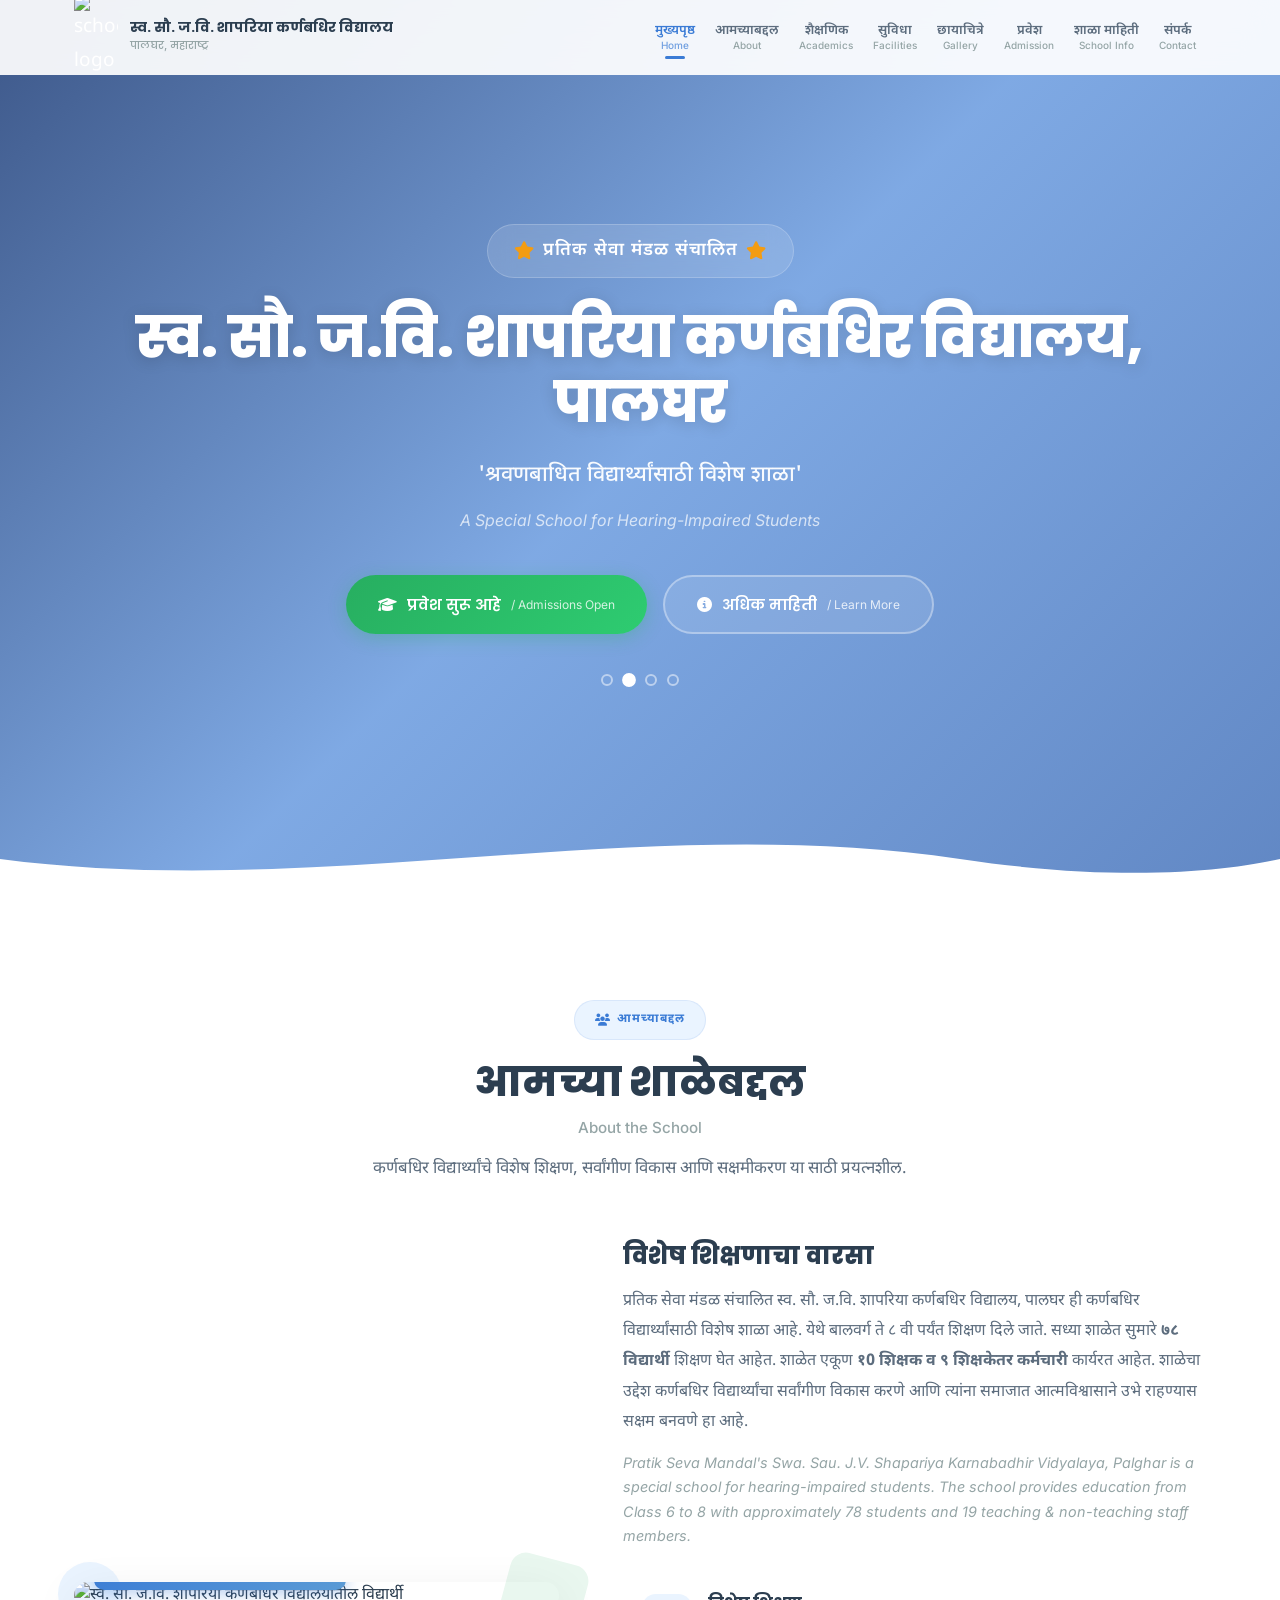
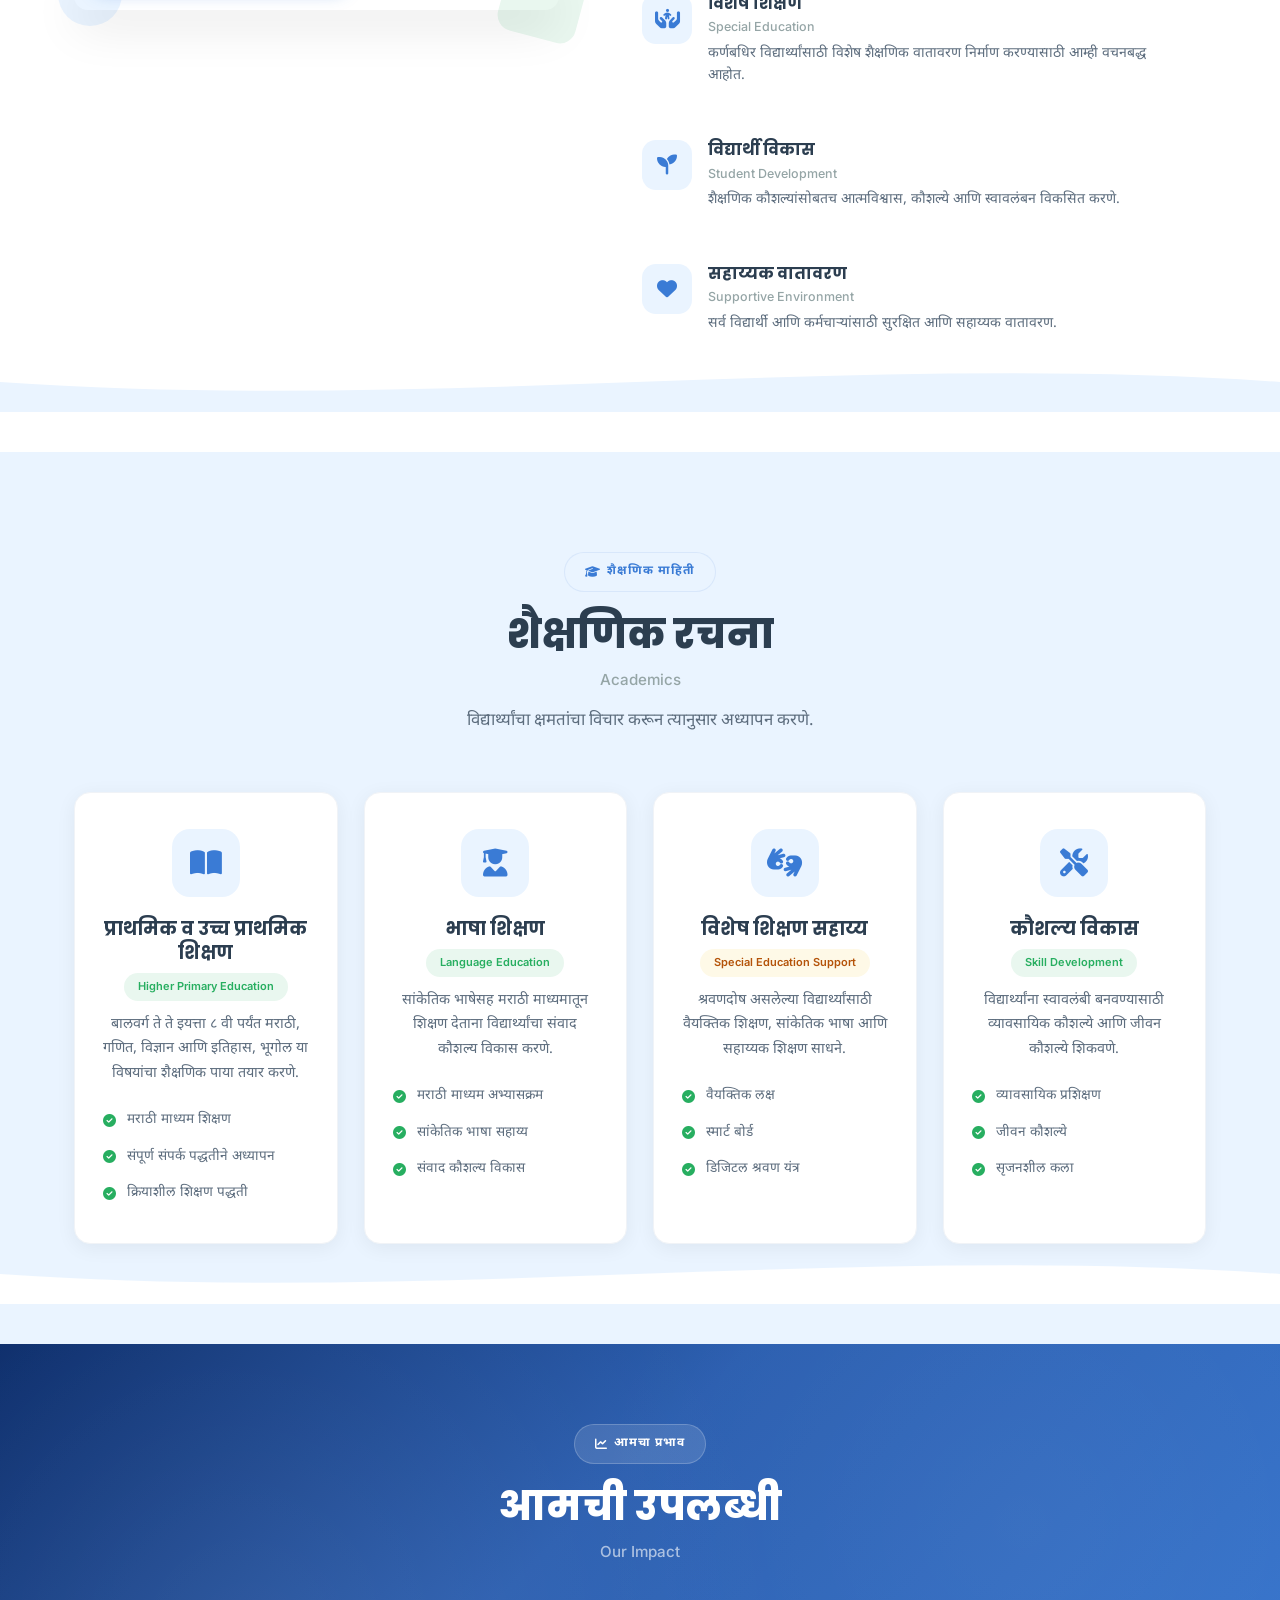
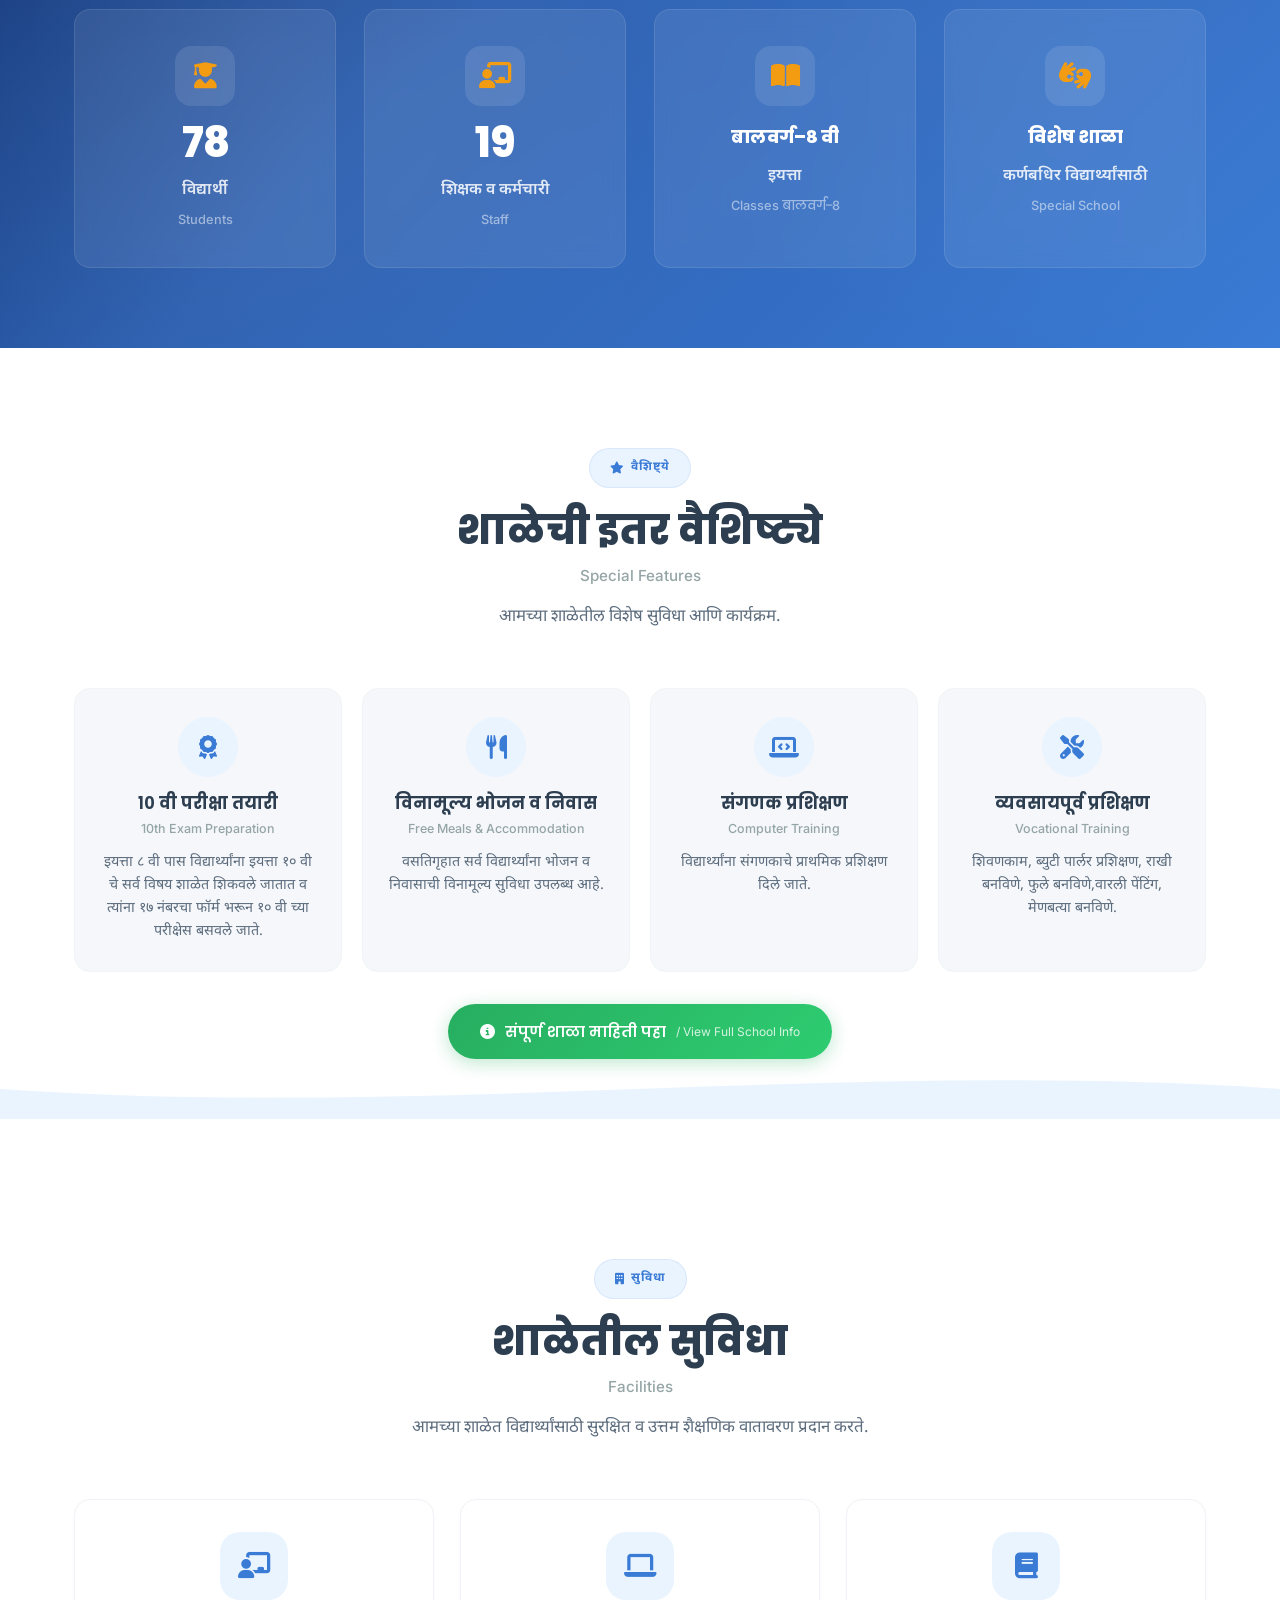
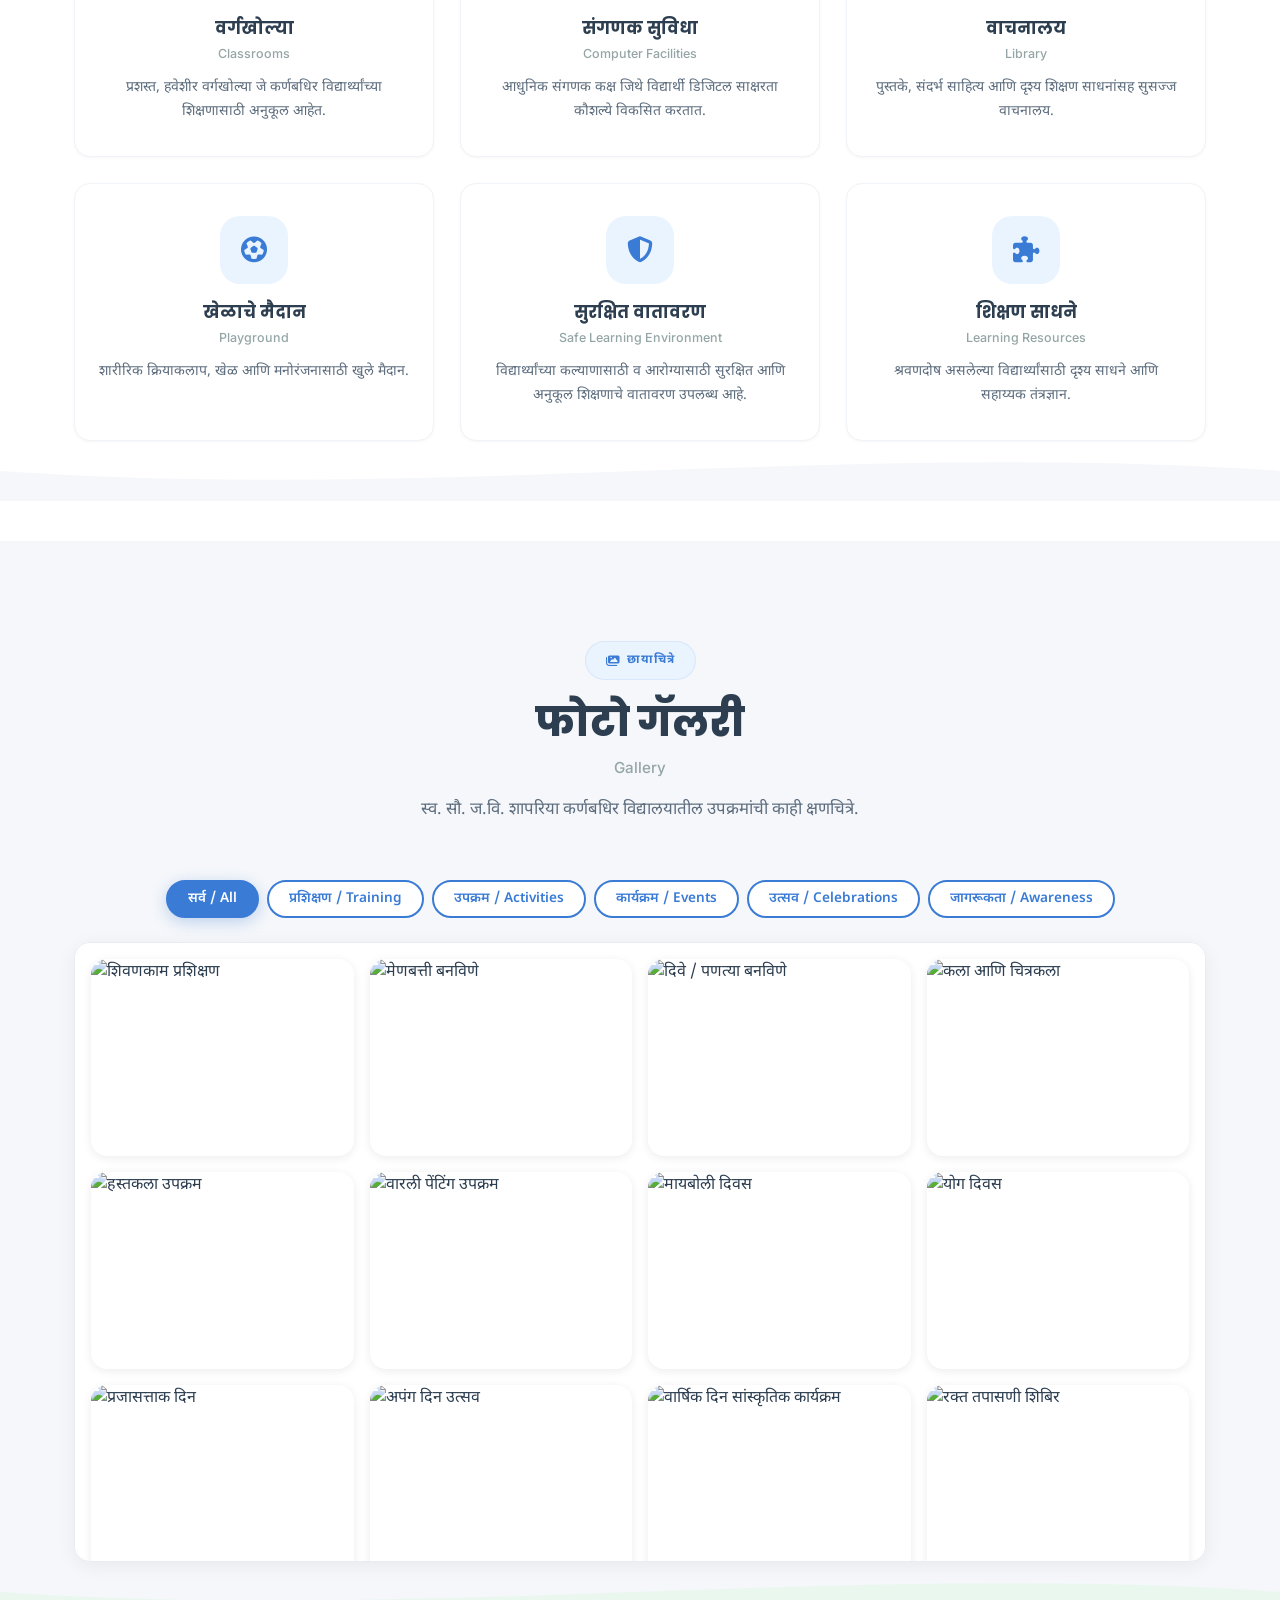
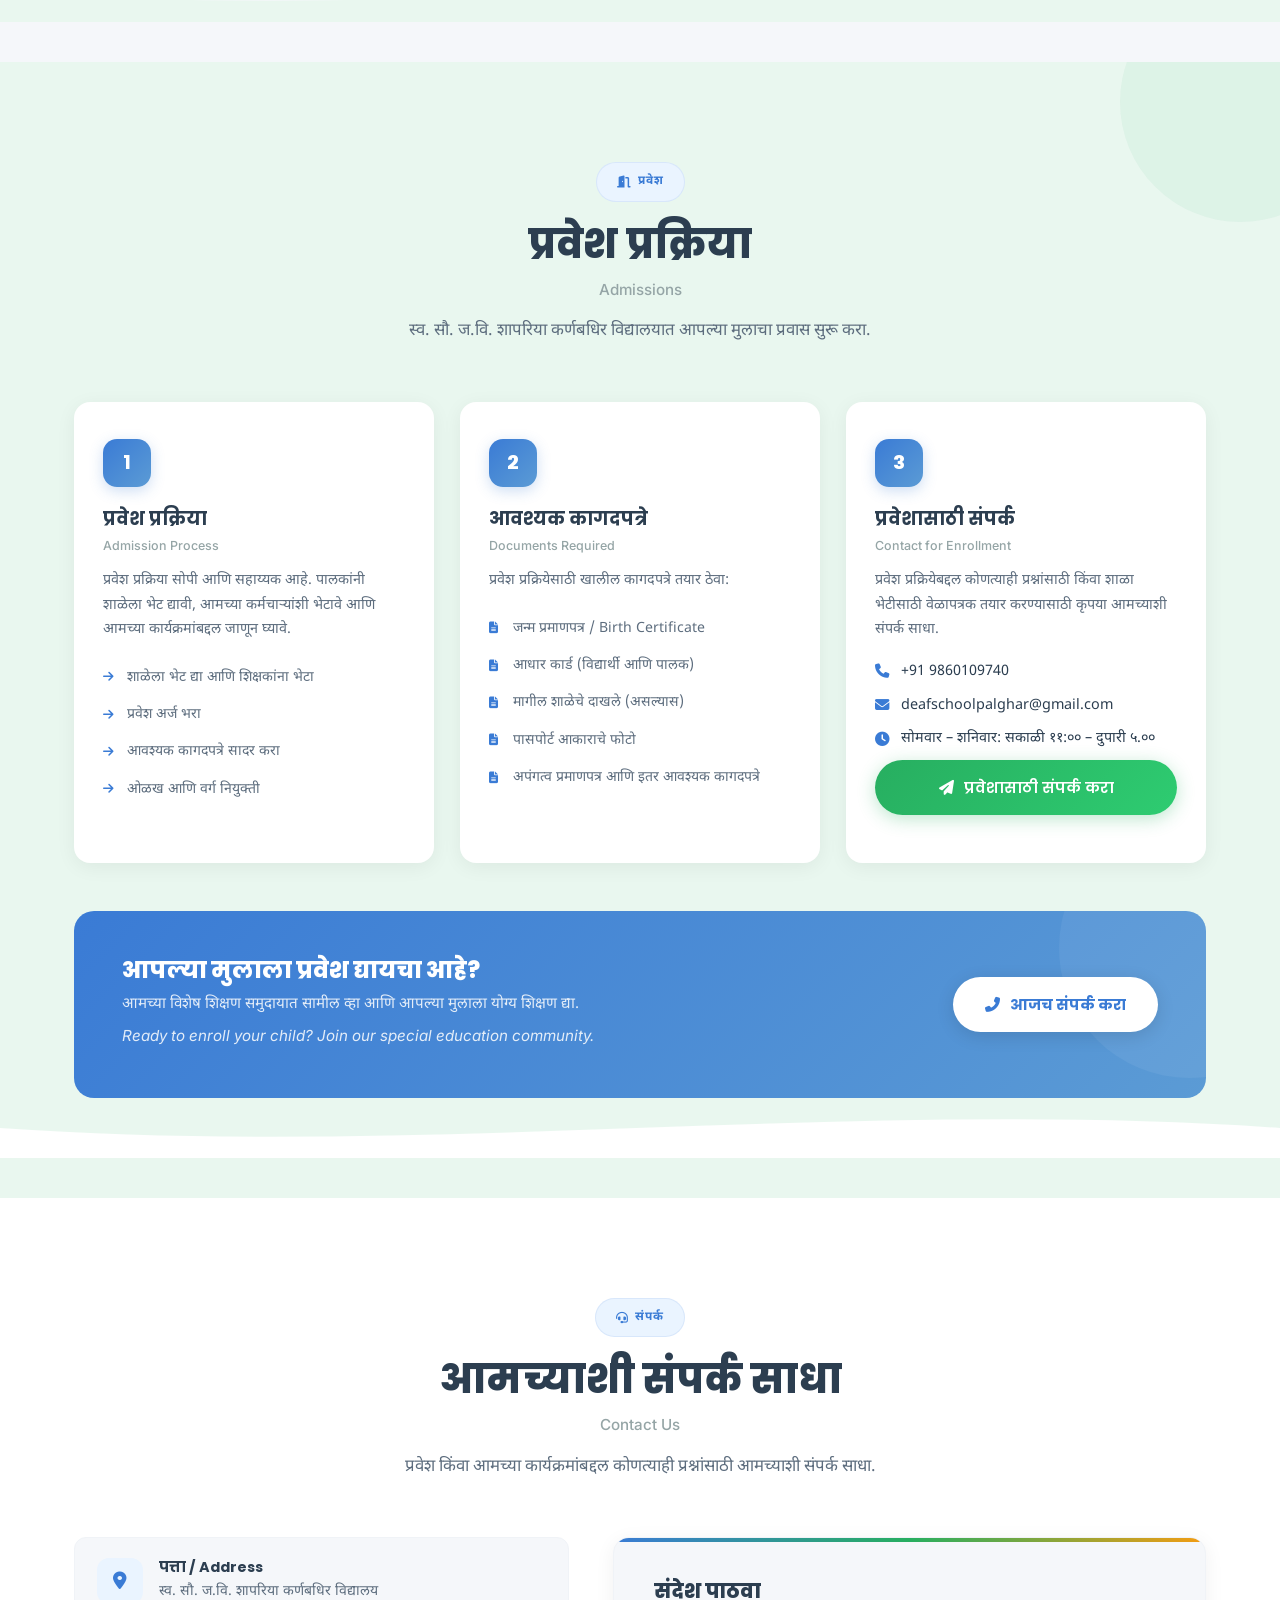
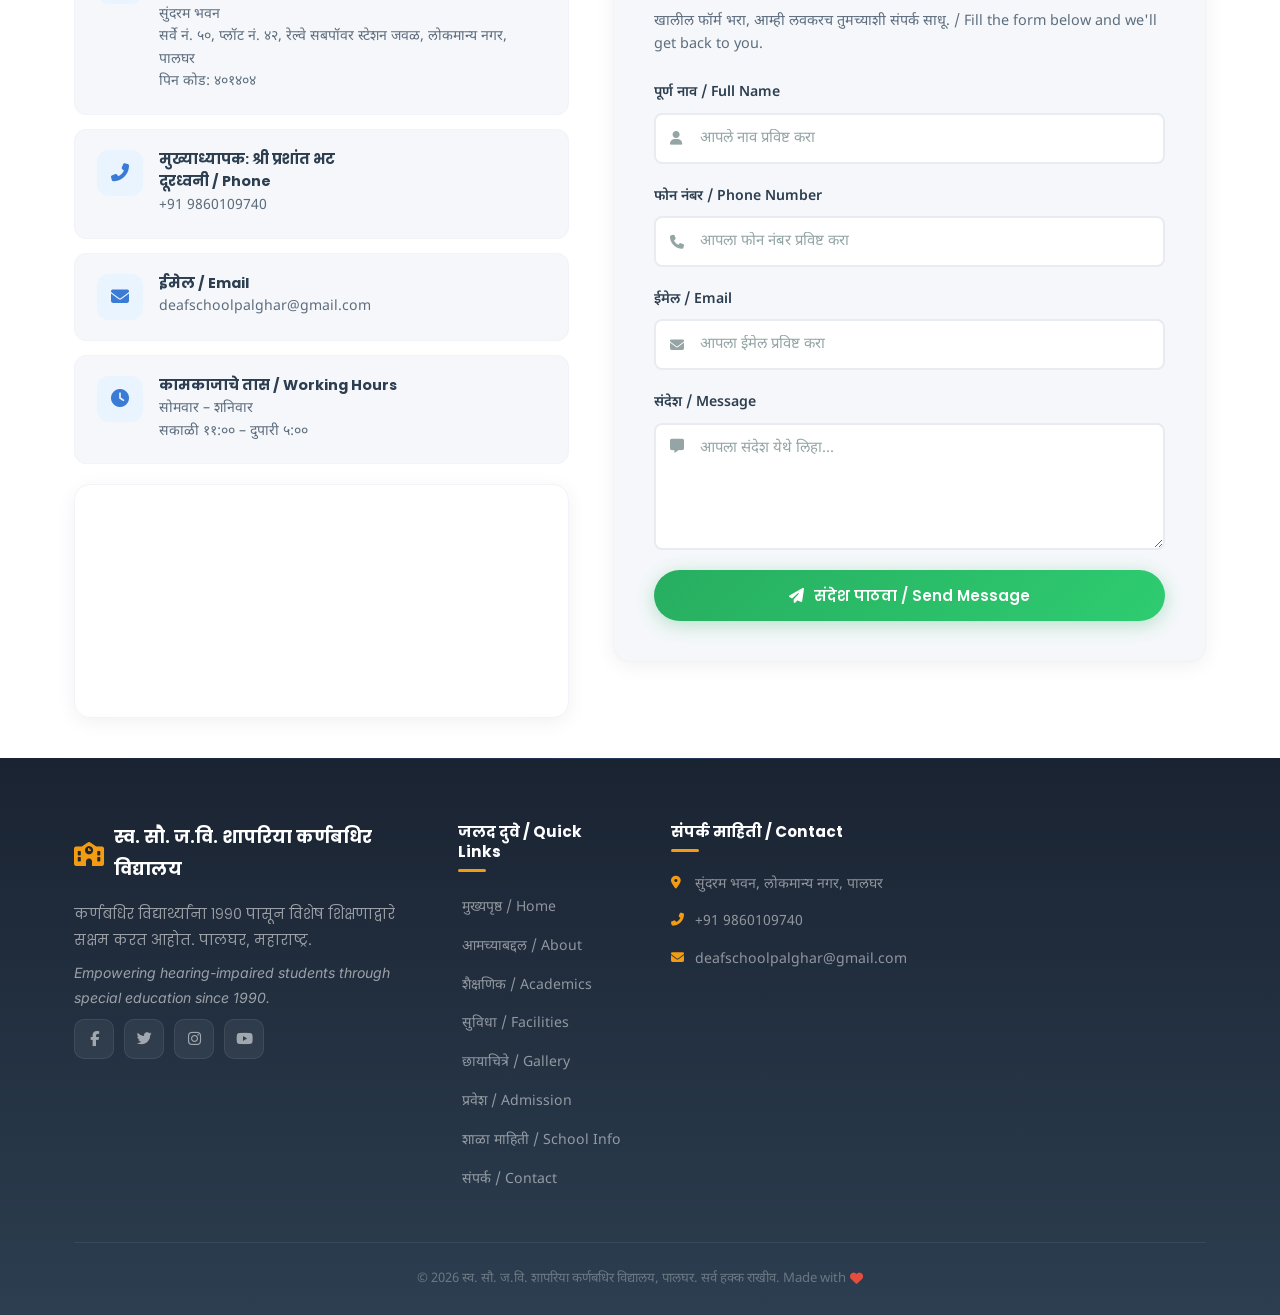
==== index.html @ 36a260b4 "photos updated" ====
<!DOCTYPE html>
<html lang="mr">
<head>
    <meta charset="UTF-8">
    <meta name="viewport" content="width=device-width, initial-scale=1.0">
    <meta name="description" content="प्रतिक सेवा मंडळ संचालित स्व. सौ. ज.वि. शापरिया कर्णबधिर विद्यालय, पालघर – श्रवणबधिर विद्यार्थ्यांसाठी विशेष शिक्षण. A special school for hearing-impaired students in Palghar since 1990.">
    <meta name="keywords" content="SSJVS Karnabadhir Vidyalaya, शापरिया कर्णबधिर विद्यालय, Palghar school, hearing impaired education, special education Maharashtra, deaf school Palghar">
    <meta name="author" content="Swa. Sau. J.V. Shapariya Karnabadhir Vidyalaya">
    <meta name="robots" content="index, follow">
    <meta property="og:title" content="स्व. सौ. ज.वि. शापरिया कर्णबधिर विद्यालय, पालघर">
    <meta property="og:description" content="श्रवणबधिर विद्यार्थ्यांसाठी विशेष शिक्षण. A special school for hearing-impaired students in Palghar since 1990.">
    <meta property="og:type" content="website">
    <title>स्व. सौ. ज.वि. शापरिया कर्णबधिर विद्यालय, पालघर | SSJVS Karnabadhir Vidyalaya</title>
    <link rel="preconnect" href="https://fonts.googleapis.com">
    <link rel="preconnect" href="https://fonts.gstatic.com" crossorigin>
    <link href="https://fonts.googleapis.com/css2?family=Inter:wght@300;400;500;600;700;800&family=Noto+Sans+Devanagari:wght@300;400;500;600;700;800;900&family=Poppins:wght@300;400;500;600;700;800&display=swap" rel="stylesheet">
    <link rel="stylesheet" href="https://cdnjs.cloudflare.com/ajax/libs/font-awesome/6.5.1/css/all.min.css" integrity="sha512-DTOQO9RWCH3ppGqcWaEA1BIZOC6xxalwEsw9c2QQeAIftl+Vegovlnee1c9QX4TctnWMn13TZye+giMm8e2LwA==" crossorigin="anonymous" referrerpolicy="no-referrer">
    <link rel="stylesheet" href="style.css">
</head>
<body>

    <!-- ========== NAVIGATION ========== -->
    <nav class="navbar" id="navbar" role="navigation" aria-label="Main navigation">
        <div class="container nav-container">
            <a href="#home" class="nav-logo" aria-label="स्व. सौ. ज.वि. शापरिया कर्णबधिर विद्यालय मुख्यपृष्ठ">
                <div class="logo-icon"><img src="https://cdn.phototourl.com/uploads/2026-03-07-4a843abe-8712-4425-b025-aacff829c2f0.png" alt="school logo"></div>
                <div class="logo-text">
                    <span class="logo-main">स्व. सौ. ज.वि. शापरिया कर्णबधिर विद्यालय</span>
                    <span class="logo-sub">पालघर, महाराष्ट्र</span>
                </div>
            </a>
            <button class="nav-toggle" id="navToggle" aria-label="Toggle navigation menu" aria-expanded="false">
                <span class="hamburger"></span>
            </button>
            <ul class="nav-menu" id="navMenu">
                <li><a href="#home" class="nav-link active"><span class="nav-mr">मुख्यपृष्ठ</span><span class="nav-en">Home</span></a></li>
                <li><a href="#about" class="nav-link"><span class="nav-mr">आमच्याबद्दल</span><span class="nav-en">About</span></a></li>
                <li><a href="#academics" class="nav-link"><span class="nav-mr">शैक्षणिक</span><span class="nav-en">Academics</span></a></li>
                <li><a href="#facilities" class="nav-link"><span class="nav-mr">सुविधा</span><span class="nav-en">Facilities</span></a></li>
                <li><a href="#gallery" class="nav-link"><span class="nav-mr">छायाचित्रे</span><span class="nav-en">Gallery</span></a></li>
                <li><a href="#admissions" class="nav-link"><span class="nav-mr">प्रवेश</span><span class="nav-en">Admission</span></a></li>
                <li><a href="school-info.html" class="nav-link"><span class="nav-mr">शाळा माहिती</span><span class="nav-en">School Info</span></a></li>
                <li><a href="#contact" class="nav-link"><span class="nav-mr">संपर्क</span><span class="nav-en">Contact</span></a></li>
            </ul>
        </div>
    </nav>

    <!-- ========== HERO SECTION ========== -->
    <header class="hero" id="home">
        <!-- Hero Slider -->
        <div class="hero-slider" id="heroSlider">
            <div class="slide active" style="background-image: url('https://cdn.phototourl.com/uploads/2026-03-07-deefe616-1c81-46a3-823a-adb2c102151e.jpg')"></div>
            <div class="slide" style="background-image: url('https://images.unsplash.com/photo-1503676260728-1c00da094a0b?w=1400&h=800&fit=crop')"></div>
            <div class="slide" style="background-image: url('https://images.unsplash.com/photo-1577896851231-70ef18881754?w=1400&h=800&fit=crop')"></div>
            <div class="slide" style="background-image: url('https://images.unsplash.com/photo-1509062522246-3755977927d7?w=1400&h=800&fit=crop')"></div>
        </div>
        <div class="hero-overlay"></div>
        <div class="container hero-content">
            <span class="hero-badge"><i class="fas fa-star"></i> प्रतिक सेवा मंडळ संचालित <i class="fas fa-star"></i></span>
            <h1 class="hero-title">स्व. सौ. ज.वि. शापरिया कर्णबधिर विद्यालय, पालघर</h1>
            <p class="hero-subtitle-mr">'श्रवणबाधित विद्यार्थ्यांसाठी विशेष शाळा'</p>
            <p class="hero-subtitle-en">A Special School for Hearing-Impaired Students</p>
            <div class="hero-buttons">
                <a href="#admissions" class="btn btn-primary">
                    <i class="fas fa-graduation-cap"></i> प्रवेश सुरू आहे <span class="btn-en">/ Admissions Open</span>
                </a>
                <a href="#about" class="btn btn-outline">
                    <i class="fas fa-info-circle"></i> अधिक माहिती <span class="btn-en">/ Learn More</span>
                </a>
            </div>
            <!-- Slider dots -->
            <div class="slider-dots" id="sliderDots">
                <button class="dot active" data-slide="0" aria-label="Slide 1"></button>
                <button class="dot" data-slide="1" aria-label="Slide 2"></button>
                <button class="dot" data-slide="2" aria-label="Slide 3"></button>
                <button class="dot" data-slide="3" aria-label="Slide 4"></button>
            </div>
        </div>
        <div class="hero-wave">
            <svg viewBox="0 0 1440 120" preserveAspectRatio="none" aria-hidden="true">
                <path d="M0,64 C360,120 720,0 1080,64 C1260,96 1380,80 1440,64 L1440,120 L0,120 Z" fill="#ffffff"/>
            </svg>
        </div>
    </header>

    <!-- ========== ABOUT SECTION ========== -->
    <section class="section about" id="about">
        <div class="container">
            <div class="section-header" data-aos>
                <span class="section-tag"><i class="fas fa-users"></i> आमच्याबद्दल</span>
                <h2 class="section-title">आमच्या शाळेबद्दल</h2>
                <p class="section-title-en">About the School</p>
                <p class="section-desc">कर्णबधिर विद्यार्थ्यांचे विशेष शिक्षण, सर्वांगीण विकास आणि सक्षमीकरण या साठी प्रयत्नशील.</p>
            </div>
            <div class="about-grid">
                <div class="about-image" data-aos>
                    <div class="about-img-wrapper">
                        <img src="https://cdn.phototourl.com/uploads/2026-03-07-deefe616-1c81-46a3-823a-adb2c102151e.jpg" alt="स्व. सौ. ज.वि. शापरिया कर्णबधिर विद्यालयातील विद्यार्थी" loading="lazy">
                        <div class="about-img-badge">
                            <span>स्थापना २ जुलै १९९० / Est. 2 July 1990</span>
                        </div>
                    </div>
                </div>
                <div class="about-content" data-aos>
                    <h3>विशेष शिक्षणाचा वारसा</h3>
                    <p class="about-mr">प्रतिक सेवा मंडळ संचालित स्व. सौ. ज.वि. शापरिया कर्णबधिर विद्यालय, पालघर ही कर्णबधिर विद्यार्थ्यांसाठी विशेष शाळा आहे. येथे बालवर्ग ते ८ वी पर्यंत शिक्षण दिले जाते. सध्या शाळेत सुमारे <strong>७८ विद्यार्थी</strong> शिक्षण घेत आहेत. शाळेत एकूण <strong>१0 शिक्षक व ९ शिक्षकेतर कर्मचारी</strong> कार्यरत आहेत. शाळेचा उद्देश कर्णबधिर विद्यार्थ्यांचा सर्वांगीण विकास करणे आणि त्यांना समाजात आत्मविश्वासाने उभे राहण्यास सक्षम बनवणे हा आहे.</p>
                    <p class="about-en">Pratik Seva Mandal's Swa. Sau. J.V. Shapariya Karnabadhir Vidyalaya, Palghar is a special school for hearing-impaired students. The school provides education from Class 6 to 8 with approximately 78 students and 19 teaching & non-teaching staff members.</p>
                    <div class="about-features">
                        <div class="about-feature">
                            <div class="feature-icon"><i class="fas fa-hands-holding-child"></i></div>
                            <div>
                                <h4>विशेष शिक्षण</h4>
                                <p class="feature-en">Special Education</p>
                                <p>कर्णबधिर विद्यार्थ्यांसाठी विशेष शैक्षणिक वातावरण निर्माण करण्यासाठी आम्ही वचनबद्ध आहोत.</p>
                            </div>
                        </div>
                        <div class="about-feature">
                            <div class="feature-icon"><i class="fas fa-seedling"></i></div>
                            <div>
                                <h4>विद्यार्थी विकास</h4>
                                <p class="feature-en">Student Development</p>
                                <p>शैक्षणिक कौशल्यांसोबतच आत्मविश्वास, कौशल्ये आणि स्वावलंबन विकसित करणे.</p>
                            </div>
                        </div>
                        <div class="about-feature">
                            <div class="feature-icon"><i class="fas fa-heart"></i></div>
                            <div>
                                <h4>सहाय्यक वातावरण</h4>
                                <p class="feature-en">Supportive Environment</p>
                                <p>सर्व विद्यार्थी आणि कर्मचाऱ्यांसाठी सुरक्षित आणि सहाय्यक वातावरण.</p>
                            </div>
                        </div>
                    </div>
                </div>
            </div>
        </div>
        <!-- Wave separator -->
        <div class="section-wave">
            <svg viewBox="0 0 1440 60" preserveAspectRatio="none" aria-hidden="true">
                <path d="M0,30 C480,60 960,0 1440,30 L1440,60 L0,60 Z" fill="#eaf4ff"/>
            </svg>
        </div>
    </section>

    <!-- ========== ACADEMICS SECTION ========== -->
    <section class="section academics" id="academics">
        <div class="container">
            <div class="section-header" data-aos>
                <span class="section-tag"><i class="fas fa-graduation-cap"></i> शैक्षणिक माहिती</span>
                <h2 class="section-title">शैक्षणिक रचना</h2>
                <p class="section-title-en">Academics</p>
                <p class="section-desc">विद्यार्थ्यांचा क्षमतांचा विचार करून त्यानुसार अध्यापन करणे.</p>
            </div>
            <div class="academics-grid">
                <div class="academic-card" data-aos>
                    <div class="academic-icon"><i class="fas fa-book-open"></i></div>
                    <h3>प्राथमिक व उच्च प्राथमिक शिक्षण</h3>
                    <span class="academic-badge">Higher Primary Education</span>
                    <p>बालवर्ग ते ते इयत्ता ८ वी पर्यंत मराठी, गणित, विज्ञान आणि इतिहास, भूगोल या विषयांचा शैक्षणिक पाया तयार करणे.</p>
                    <ul class="academic-list">
                        <li><i class="fas fa-check-circle"></i> मराठी माध्यम शिक्षण</li>
                        <li><i class="fas fa-check-circle"></i> संपूर्ण संपर्क पद्धतीने अध्यापन</li>
                        <li><i class="fas fa-check-circle"></i> क्रियाशील शिक्षण पद्धती</li>
                    </ul>
                </div>
                <div class="academic-card" data-aos>
                    <div class="academic-icon"><i class="fas fa-user-graduate"></i></div>
                    <h3>भाषा शिक्षण</h3>
                    <span class="academic-badge">Language Education</span>
                    <p>सांकेतिक भाषेसह मराठी माध्यमातून शिक्षण देताना विद्यार्थ्यांचा संवाद कौशल्य विकास करणे.</p>
                    <ul class="academic-list">
                        <li><i class="fas fa-check-circle"></i> मराठी माध्यम अभ्यासक्रम</li>
                        <li><i class="fas fa-check-circle"></i> सांकेतिक भाषा सहाय्य</li>
                        <li><i class="fas fa-check-circle"></i> संवाद कौशल्य विकास</li>
                    </ul>
                </div>
                <div class="academic-card" data-aos>
                    <div class="academic-icon"><i class="fas fa-hands-asl-interpreting"></i></div>
                    <h3>विशेष शिक्षण सहाय्य</h3>
                    <span class="academic-badge special">Special Education Support</span>
                    <p>श्रवणदोष असलेल्या विद्यार्थ्यांसाठी वैयक्तिक शिक्षण, सांकेतिक भाषा आणि सहाय्यक शिक्षण साधने.</p>
                    <ul class="academic-list">
                        <li><i class="fas fa-check-circle"></i> वैयक्तिक लक्ष</li>
                        <li><i class="fas fa-check-circle"></i> स्मार्ट बोर्ड</li>
                        <li><i class="fas fa-check-circle"></i> डिजिटल श्रवण यंत्र</li>
                    </ul>
                </div>
                <div class="academic-card" data-aos>
                    <div class="academic-icon"><i class="fas fa-tools"></i></div>
                    <h3>कौशल्य विकास</h3>
                    <span class="academic-badge">Skill Development</span>
                    <p>विद्यार्थ्यांना स्वावलंबी बनवण्यासाठी व्यावसायिक कौशल्ये आणि जीवन कौशल्ये शिकवणे.</p>
                    <ul class="academic-list">
                        <li><i class="fas fa-check-circle"></i> व्यावसायिक प्रशिक्षण</li>
                        <li><i class="fas fa-check-circle"></i> जीवन कौशल्ये</li>
                        <li><i class="fas fa-check-circle"></i> सृजनशील कला</li>
                    </ul>
                </div>
            </div>
        </div>
        <!-- Wave separator -->
        <div class="section-wave">
            <svg viewBox="0 0 1440 60" preserveAspectRatio="none" aria-hidden="true">
                <path d="M0,30 C480,60 960,0 1440,30 L1440,60 L0,60 Z" fill="#ffffff"/>
            </svg>
        </div>
    </section>

    <!-- ========== STATISTICS SECTION ========== -->
    <section class="stats-section">
        <div class="container">
            <div class="section-header" data-aos>
                <span class="section-tag"><i class="fas fa-chart-line"></i> आमचा प्रभाव</span>
                <h2 class="section-title">आमची उपलब्धी</h2>
                <p class="section-title-en">Our Impact</p>
            </div>
            <div class="stats-grid">
                <div class="stats-card" data-aos>
                    <div class="stats-card-icon"><i class="fas fa-user-graduate"></i></div>
                    <div class="stats-card-value">
                        <span class="stats-card-number" data-target="78">0</span>
                    </div>
                    <p class="stats-card-label-mr">विद्यार्थी</p>
                    <p class="stats-card-label-en">Students</p>
                </div>
                <div class="stats-card" data-aos>
                    <div class="stats-card-icon"><i class="fas fa-chalkboard-teacher"></i></div>
                    <div class="stats-card-value">
                        <span class="stats-card-number" data-target="19">0</span>
                    </div>
                    <p class="stats-card-label-mr">शिक्षक व कर्मचारी</p>
                    <p class="stats-card-label-en">Staff</p>
                </div>
                <div class="stats-card" data-aos>
                    <div class="stats-card-icon"><i class="fas fa-book-open"></i></div>
                    <div class="stats-card-value">
                        <span class="stats-card-label-mr" style="font-size:1.1rem;font-weight:800;color:#fff;font-family:var(--font-heading)">बालवर्ग–८ वी</span>
                    </div>
                    <p class="stats-card-label-mr">इयत्ता</p>
                    <p class="stats-card-label-en">Classes बालवर्ग–8</p>
                </div>
                <div class="stats-card" data-aos>
                    <div class="stats-card-icon"><i class="fas fa-hands-asl-interpreting"></i></div>
                    <div class="stats-card-value">
                        <span class="stats-card-label-mr" style="font-size:1.1rem;font-weight:800;color:#fff;font-family:var(--font-heading)">विशेष शाळा</span>
                    </div>
                    <p class="stats-card-label-mr">कर्णबधिर विद्यार्थ्यांसाठी</p>
                    <p class="stats-card-label-en">Special School</p>
                </div>
            </div>
        </div>
    </section>

    <!-- ========== SPECIAL FEATURES SECTION ========== -->
    <section class="section special-features-home" id="special-features">
        <div class="container">
            <div class="section-header" data-aos>
                <span class="section-tag"><i class="fas fa-star"></i> वैशिष्ट्ये</span>
                <h2 class="section-title">शाळेची इतर वैशिष्ट्ये</h2>
                <p class="section-title-en">Special Features</p>
                <p class="section-desc">आमच्या शाळेतील विशेष सुविधा आणि कार्यक्रम.</p>
            </div>
            <div class="special-features-home-grid">
                <div class="sf-home-card" data-aos>
                    <div class="sf-home-icon"><i class="fas fa-award"></i></div>
                    <h3>१० वी परीक्षा तयारी</h3>
                    <p class="sf-home-en">10th Exam Preparation</p>
                    <p>इयत्ता ८ वी पास विद्यार्थ्यांना इयत्ता १० वी चे सर्व विषय शाळेत शिकवले जातात व त्यांना १७ नंबरचा फॉर्म भरून १० वी च्या परीक्षेस बसवले जाते.</p>
                </div>
                <div class="sf-home-card" data-aos>
                    <div class="sf-home-icon"><i class="fas fa-utensils"></i></div>
                    <h3>विनामूल्य भोजन व निवास</h3>
                    <p class="sf-home-en">Free Meals &amp; Accommodation</p>
                    <p>वसतिगृहात सर्व विद्यार्थ्यांना भोजन व निवासाची विनामूल्य सुविधा उपलब्ध आहे.</p>
                </div>
                <div class="sf-home-card" data-aos>
                    <div class="sf-home-icon"><i class="fas fa-laptop-code"></i></div>
                    <h3>संगणक प्रशिक्षण</h3>
                    <p class="sf-home-en">Computer Training</p>
                    <p>विद्यार्थ्यांना संगणकाचे प्राथमिक प्रशिक्षण दिले जाते.</p>
                </div>
                <div class="sf-home-card" data-aos>
                    <div class="sf-home-icon"><i class="fas fa-tools"></i></div>
                    <h3>व्यवसायपूर्व प्रशिक्षण</h3>
                    <p class="sf-home-en">Vocational Training</p>
                    <p>शिवणकाम, ब्युटी पार्लर प्रशिक्षण, राखी बनविणे, फुले बनविणे,वारली पेंटिंग, मेणबत्या बनविणे.</p>
                </div>
            </div>
            <div class="sf-home-cta" data-aos>
                <a href="school-info.html" class="btn btn-primary">
                    <i class="fas fa-info-circle"></i> संपूर्ण शाळा माहिती पहा <span class="btn-en">/ View Full School Info</span>
                </a>
            </div>
        </div>
        <!-- Wave separator -->
        <div class="section-wave">
            <svg viewBox="0 0 1440 60" preserveAspectRatio="none" aria-hidden="true">
                <path d="M0,30 C480,60 960,0 1440,30 L1440,60 L0,60 Z" fill="#eaf4ff"/>
            </svg>
        </div>
    </section>

    <!-- ========== FACILITIES SECTION ========== -->
    <section class="section facilities" id="facilities">
        <div class="container">
            <div class="section-header" data-aos>
                <span class="section-tag"><i class="fas fa-building"></i> सुविधा</span>
                <h2 class="section-title">शाळेतील सुविधा</h2>
                <p class="section-title-en">Facilities</p>
                <p class="section-desc">आमच्या शाळेत विद्यार्थ्यांसाठी सुरक्षित व उत्तम शैक्षणिक वातावरण प्रदान करते.</p>
            </div>
            <div class="facilities-grid">
                <div class="facility-card" data-aos>
                    <div class="facility-icon"><i class="fas fa-chalkboard-teacher"></i></div>
                    <h3>वर्गखोल्या</h3>
                    <p class="facility-en">Classrooms</p>
                    <p>प्रशस्त, हवेशीर वर्गखोल्या जे कर्णबधिर विद्यार्थ्यांच्या शिक्षणासाठी अनुकूल आहेत.</p>
                </div>
                <div class="facility-card" data-aos>
                    <div class="facility-icon"><i class="fas fa-laptop"></i></div>
                    <h3>संगणक सुविधा</h3>
                    <p class="facility-en">Computer Facilities</p>
                    <p>आधुनिक संगणक कक्ष जिथे विद्यार्थी डिजिटल साक्षरता कौशल्ये विकसित करतात.</p>
                </div>
                <div class="facility-card" data-aos>
                    <div class="facility-icon"><i class="fas fa-book"></i></div>
                    <h3>वाचनालय</h3>
                    <p class="facility-en">Library</p>
                    <p>पुस्तके, संदर्भ साहित्य आणि दृश्य शिक्षण साधनांसह सुसज्ज वाचनालय.</p>
                </div>
                <div class="facility-card" data-aos>
                    <div class="facility-icon"><i class="fas fa-futbol"></i></div>
                    <h3>खेळाचे मैदान</h3>
                    <p class="facility-en">Playground</p>
                    <p>शारीरिक क्रियाकलाप, खेळ आणि मनोरंजनासाठी खुले मैदान.</p>
                </div>
                <div class="facility-card" data-aos>
                    <div class="facility-icon"><i class="fas fa-shield-alt"></i></div>
                    <h3>सुरक्षित वातावरण</h3>
                    <p class="facility-en">Safe Learning Environment</p>
                    <p>विद्यार्थ्यांच्या कल्याणासाठी व आरोग्यासाठी सुरक्षित आणि अनुकूल शिक्षणाचे वातावरण उपलब्ध आहे.</p>
                </div>
                <div class="facility-card" data-aos>
                    <div class="facility-icon"><i class="fas fa-puzzle-piece"></i></div>
                    <h3>शिक्षण साधने</h3>
                    <p class="facility-en">Learning Resources</p>
                    <p>श्रवणदोष असलेल्या विद्यार्थ्यांसाठी दृश्य साधने आणि सहाय्यक तंत्रज्ञान.</p>
                </div>
            </div>
        </div>
        <!-- Wave separator -->
        <div class="section-wave">
            <svg viewBox="0 0 1440 60" preserveAspectRatio="none" aria-hidden="true">
                <path d="M0,30 C480,60 960,0 1440,30 L1440,60 L0,60 Z" fill="#f5f7fa"/>
            </svg>
        </div>
    </section>

    <!-- ========== GALLERY SECTION ========== -->
    <section class="section gallery" id="gallery">
        <div class="container">
            <div class="section-header" data-aos>
                <span class="section-tag"><i class="fas fa-images"></i> छायाचित्रे</span>
                <h2 class="section-title">फोटो गॅलरी</h2>
                <p class="section-title-en">Gallery</p>
                <p class="section-desc">स्व. सौ. ज.वि. शापरिया कर्णबधिर विद्यालयातील उपक्रमांची काही क्षणचित्रे.</p>
            </div>
            <div class="gallery-filter">
                <button class="filter-btn active" data-filter="all">सर्व / All</button>
                <button class="filter-btn" data-filter="training">प्रशिक्षण / Training</button>
                <button class="filter-btn" data-filter="activities">उपक्रम / Activities</button>
                <button class="filter-btn" data-filter="events">कार्यक्रम / Events</button>
                <button class="filter-btn" data-filter="celebrations">उत्सव / Celebrations</button>
                <button class="filter-btn" data-filter="awareness">जागरूकता / Awareness</button>
            </div>
            <div class="gallery-scroll-container" id="galleryScrollContainer">
                <div class="gallery-grid">
                    <!-- Training -->
                    <div class="gallery-item" data-category="training" data-aos>
                        <img src="https://cdn.phototourl.com/uploads/2026-03-08-ab5344d2-2821-4c85-b76d-ea79074226d0.jpg" alt="शिवणकाम प्रशिक्षण" loading="lazy">
                        <div class="gallery-overlay">
                            <div class="gallery-zoom"><i class="fas fa-search-plus"></i></div>
                            <h4>शिवणकाम प्रशिक्षण</h4>
                            <p>Students participating in tailoring training</p>
                        </div>
                    </div>
                    <div class="gallery-item" data-category="training" data-aos>
                        <img src="https://images.unsplash.com/photo-1513364776144-60967b0f800f?w=400&h=300&fit=crop" alt="मेणबत्ती बनविणे" loading="lazy">
                        <div class="gallery-overlay">
                            <div class="gallery-zoom"><i class="fas fa-search-plus"></i></div>
                            <h4>मेणबत्ती बनविणे</h4>
                            <p>Candle making training session</p>
                        </div>
                    </div>
                    <div class="gallery-item" data-category="training" data-aos>
                        <img src="https://cdn.phototourl.com/uploads/2026-03-08-fa589d9d-7923-482c-a774-c483cb4a9dca.jpg" alt="दिवे / पणत्या बनविणे" loading="lazy">
                        <div class="gallery-overlay">
                            <div class="gallery-zoom"><i class="fas fa-search-plus"></i></div>
                            <h4>दिवे / पणत्या बनविणे</h4>
                            <p>Diya and Panti making by students</p>
                        </div>
                    </div>
                    <!-- Activities -->
                    <div class="gallery-item" data-category="activities" data-aos>
                        <img src="https://cdn.phototourl.com/uploads/2026-03-08-fdb452f9-97e7-4a24-a193-66de10134b3e.jpg" alt="कला आणि चित्रकला" loading="lazy">
                        <div class="gallery-overlay">
                            <div class="gallery-zoom"><i class="fas fa-search-plus"></i></div>
                            <h4>कला आणि चित्रकला</h4>
                            <p>Art and drawing activities by students</p>
                        </div>
                    </div>
                    <div class="gallery-item" data-category="activities" data-aos>
                        <img src="https://images.unsplash.com/photo-1571260899304-425eee4c7efc?w=400&h=300&fit=crop" alt="हस्तकला उपक्रम" loading="lazy">
                        <div class="gallery-overlay">
                            <div class="gallery-zoom"><i class="fas fa-search-plus"></i></div>
                            <h4>हस्तकला उपक्रम</h4>
                            <p>Craft activities conducted by students</p>
                        </div>
                    </div>
                    <div class="gallery-item" data-category="activities" data-aos>
                        <img src="https://cdn.phototourl.com/uploads/2026-03-08-594a82e4-0c9a-415b-b3b7-86ed7d1e7f89.jpg" alt="वारली पेंटिंग उपक्रम" loading="lazy">
                        <div class="gallery-overlay">
                            <div class="gallery-zoom"><i class="fas fa-search-plus"></i></div>
                            <h4>वारली पेंटिंग उपक्रम</h4>
                            <p>Warli painting activity by students</p>
                        </div>
                    </div>
                    <!-- Events -->
                    <div class="gallery-item" data-category="events" data-aos>
                        <img src="https://cdn.phototourl.com/uploads/2026-03-08-aa2f7783-2f34-4f65-a42d-29e87a43042c.jpg" alt="मायबोली दिवस" loading="lazy">
                        <div class="gallery-overlay">
                            <div class="gallery-zoom"><i class="fas fa-search-plus"></i></div>
                            <h4>मायबोली दिवस</h4>
                            <p>Mayboli Divas celebration at school</p>
                        </div>
                    </div>
                    <div class="gallery-item" data-category="events" data-aos>
                        <img src="https://cdn.phototourl.com/uploads/2026-03-08-61fab401-6978-474c-8709-1f026a1f58be.jpg" alt="योग दिवस" loading="lazy">
                        <div class="gallery-overlay">
                            <div class="gallery-zoom"><i class="fas fa-search-plus"></i></div>
                            <h4>योग दिवस</h4>
                            <p>Yoga Day celebrated with students</p>
                        </div>
                    </div>
                    <!-- Celebrations -->
                    <div class="gallery-item" data-category="celebrations" data-aos>
                        <img src="https://cdn.phototourl.com/uploads/2026-03-08-d47dce78-70d7-49e4-baed-fcdb01b8fe6e.jpg" alt="प्रजासत्ताक दिन" loading="lazy">
                        <div class="gallery-overlay">
                            <div class="gallery-zoom"><i class="fas fa-search-plus"></i></div>
                            <h4>प्रजासत्ताक दिन</h4>
                            <p>Republic Day celebration at the school</p>
                        </div>
                    </div>
                    <div class="gallery-item" data-category="celebrations" data-aos>
                        <img src="https://cdn.phototourl.com/uploads/2026-03-08-3377903d-acee-430b-adec-acc31a11a072.jpg" alt="अपंग दिन उत्सव" loading="lazy">
                        <div class="gallery-overlay">
                            <div class="gallery-zoom"><i class="fas fa-search-plus"></i></div>
                            <h4>अपंग दिन उत्सव</h4>
                            <p>Handicapped Day celebration with students</p>
                        </div>
                    </div>
                    <div class="gallery-item" data-category="celebrations" data-aos>
                        <img src="https://images.unsplash.com/photo-1516979187457-637abb4f9353?w=400&h=300&fit=crop" alt="वार्षिक दिन सांस्कृतिक कार्यक्रम" loading="lazy">
                        <div class="gallery-overlay">
                            <div class="gallery-zoom"><i class="fas fa-search-plus"></i></div>
                            <h4>वार्षिक दिन सांस्कृतिक कार्यक्रम</h4>
                            <p>Annual Day cultural program</p>
                        </div>
                    </div>
                    <!-- Awareness -->
                    <div class="gallery-item" data-category="awareness" data-aos>
                        <img src="https://cdn.phototourl.com/uploads/2026-03-08-b0d8a75c-2d6a-4119-a18a-64cdb92da498.jpg" alt="रक्त तपासणी शिबिर" loading="lazy">
                        <div class="gallery-overlay">
                            <div class="gallery-zoom"><i class="fas fa-search-plus"></i></div>
                            <h4>रक्त तपासणी शिबिर</h4>
                            <p>Blood checkup camp organized for students</p>
                        </div>
                    </div>
                    <div class="gallery-item" data-category="awareness" data-aos>
                        <img src="https://cdn.phototourl.com/uploads/2026-03-08-e7b3a839-8afc-4b36-b978-1feeb3caf4d6.jpg" alt="नशा मुक्ती अभियान जागरूकता" loading="lazy">
                        <div class="gallery-overlay">
                            <div class="gallery-zoom"><i class="fas fa-search-plus"></i></div>
                            <h4>नशा मुक्ती अभियान</h4>
                            <p>Nasha Mukta Abhiyan awareness program</p>
                        </div>
                    </div>
                    <div class="gallery-item" data-category="awareness" data-aos>
                        <img src="https://cdn.phototourl.com/uploads/2026-03-08-ba7e16da-2a3d-402b-8d78-869b7b9b11a0.jpg" alt="आरोग्य जागरूकता कार्यक्रम" loading="lazy">
                        <div class="gallery-overlay">
                            <div class="gallery-zoom"><i class="fas fa-search-plus"></i></div>
                            <h4>आरोग्य जागरूकता</h4>
                            <p>Health awareness program for students</p>
                        </div>
                    </div>
                </div>
            </div>
        </div>

        <!-- Lightbox Modal -->
        <div class="lightbox" id="lightbox" role="dialog" aria-modal="true" aria-label="Image lightbox">
            <button class="lightbox-close" aria-label="बंद करा"><i class="fas fa-times"></i></button>
            <button class="lightbox-nav lightbox-prev" aria-label="मागील"><i class="fas fa-chevron-left"></i></button>
            <button class="lightbox-nav lightbox-next" aria-label="पुढील"><i class="fas fa-chevron-right"></i></button>
            <div class="lightbox-content">
                <img src="" alt="गॅलरी फोटो">
                <p class="lightbox-caption"></p>
            </div>
        </div>

        <!-- Wave separator -->
        <div class="section-wave">
            <svg viewBox="0 0 1440 60" preserveAspectRatio="none" aria-hidden="true">
                <path d="M0,30 C480,60 960,0 1440,30 L1440,60 L0,60 Z" fill="#e9f7ef"/>
            </svg>
        </div>
    </section>

    <!-- ========== ADMISSIONS SECTION ========== -->
    <section class="section admissions" id="admissions">
        <div class="container">
            <div class="section-header" data-aos>
                <span class="section-tag"><i class="fas fa-door-open"></i> प्रवेश</span>
                <h2 class="section-title">प्रवेश प्रक्रिया</h2>
                <p class="section-title-en">Admissions</p>
                <p class="section-desc">स्व. सौ. ज.वि. शापरिया कर्णबधिर विद्यालयात आपल्या मुलाचा प्रवास सुरू करा.</p>
            </div>
            <div class="admissions-grid">
                <div class="admission-card" data-aos>
                    <div class="admission-step">१</div>
                    <h3>प्रवेश प्रक्रिया</h3>
                    <p class="admission-en">Admission Process</p>
                    <p>प्रवेश प्रक्रिया सोपी आणि सहाय्यक आहे. पालकांनी शाळेला भेट द्यावी, आमच्या कर्मचाऱ्यांशी भेटावे आणि आमच्या कार्यक्रमांबद्दल जाणून घ्यावे.</p>
                    <ul>
                        <li><i class="fas fa-arrow-right"></i> शाळेला भेट द्या आणि शिक्षकांना भेटा</li>
                        <li><i class="fas fa-arrow-right"></i> प्रवेश अर्ज भरा</li>
                        <li><i class="fas fa-arrow-right"></i> आवश्यक कागदपत्रे सादर करा</li>
                        <li><i class="fas fa-arrow-right"></i> ओळख आणि वर्ग नियुक्ती</li>
                    </ul>
                </div>
                <div class="admission-card" data-aos>
                    <div class="admission-step">२</div>
                    <h3>आवश्यक कागदपत्रे</h3>
                    <p class="admission-en">Documents Required</p>
                    <p>प्रवेश प्रक्रियेसाठी खालील कागदपत्रे तयार ठेवा:</p>
                    <ul>
                        <li><i class="fas fa-file-alt"></i> जन्म प्रमाणपत्र / Birth Certificate</li>
                        <li><i class="fas fa-file-alt"></i> आधार कार्ड (विद्यार्थी आणि पालक)</li>
                        <li><i class="fas fa-file-alt"></i> मागील शाळेचे दाखले (असल्यास)</li>
                        <li><i class="fas fa-file-alt"></i> पासपोर्ट आकाराचे फोटो</li>
                        <li><i class="fas fa-file-alt"></i> अपंगत्व प्रमाणपत्र आणि इतर आवश्यक कागदपत्रे</li>
                    </ul>
                </div>
                <div class="admission-card" data-aos>
                    <div class="admission-step">३</div>
                    <h3>प्रवेशासाठी संपर्क</h3>
                    <p class="admission-en">Contact for Enrollment</p>
                    <p>प्रवेश प्रक्रियेबद्दल कोणत्याही प्रश्नांसाठी किंवा शाळा भेटीसाठी वेळापत्रक तयार करण्यासाठी कृपया आमच्याशी संपर्क साधा.</p>
                    <div class="admission-contact">
                        <p><i class="fas fa-phone"></i> +91 9860109740</p>
                        <p><i class="fas fa-envelope"></i> deafschoolpalghar@gmail.com</p>
                        <p><i class="fas fa-clock"></i> सोमवार – शनिवार: सकाळी ११:०० – दुपारी ५.०० </p>
                    </div>
                    <a href="#contact" class="btn btn-primary btn-full">
                        <i class="fas fa-paper-plane"></i> प्रवेशासाठी संपर्क करा
                    </a>
                </div>
            </div>

            <!-- Admission CTA Banner -->
            <div class="admission-cta-banner" data-aos>
                <div class="admission-cta-content">
                    <h3>आपल्या मुलाला प्रवेश द्यायचा आहे?</h3>
                    <p>आमच्या विशेष शिक्षण समुदायात सामील व्हा आणि आपल्या मुलाला योग्य शिक्षण द्या.</p>
                    <p class="cta-en">Ready to enroll your child? Join our special education community.</p>
                </div>
                <a href="#contact" class="btn">
                    <i class="fas fa-phone-alt"></i> आजच संपर्क करा
                </a>
            </div>
        </div>
        <!-- Wave separator -->
        <div class="section-wave">
            <svg viewBox="0 0 1440 60" preserveAspectRatio="none" aria-hidden="true">
                <path d="M0,30 C480,60 960,0 1440,30 L1440,60 L0,60 Z" fill="#ffffff"/>
            </svg>
        </div>
    </section>

    <!-- ========== CONTACT SECTION ========== -->
    <section class="section contact" id="contact">
        <div class="container">
            <div class="section-header" data-aos>
                <span class="section-tag"><i class="fas fa-headset"></i> संपर्क</span>
                <h2 class="section-title">आमच्याशी संपर्क साधा</h2>
                <p class="section-title-en">Contact Us</p>
                <p class="section-desc">प्रवेश किंवा आमच्या कार्यक्रमांबद्दल कोणत्याही प्रश्नांसाठी आमच्याशी संपर्क साधा.</p>
            </div>
            <div class="contact-grid">
                <div class="contact-info">
                    <div class="contact-card" data-aos>
                        <div class="contact-icon"><i class="fas fa-map-marker-alt"></i></div>
                        <div>
                            <h4>पत्ता / Address</h4>
                            <p>स्व. सौ. ज.वि. शापरिया कर्णबधिर विद्यालय<br>सुंदरम भवन<br>सर्वे नं. ५०, प्लॉट नं. ४२, रेल्वे सबपॉवर स्टेशन जवळ, लोकमान्य नगर, पालघर<br>पिन कोड: ४०१४०४</p>
                        </div>
                    </div>
                    <div class="contact-card" data-aos>
                        <div class="contact-icon"><i class="fas fa-phone-alt"></i></div>
                        <div>
                            <h4>मुख्याध्यापक: श्री प्रशांत भट</h4>
                            <h4>दूरध्वनी / Phone</h4>
                            <p>+91 9860109740</p>
                        </div>
                    </div>
                    <div class="contact-card" data-aos>
                        <div class="contact-icon"><i class="fas fa-envelope"></i></div>
                        <div>
                            <h4>ईमेल / Email</h4>
                            <p>deafschoolpalghar@gmail.com</p>
                        </div>
                    </div>
                    <div class="contact-card" data-aos>
                        <div class="contact-icon"><i class="fas fa-clock"></i></div>
                        <div>
                            <h4>कामकाजाचे तास / Working Hours</h4>
                            <p>सोमवार – शनिवार<br>सकाळी ११:०० – दुपारी ५:००</p>
                        </div>
                    </div>
                    <div class="contact-map" data-aos>
                        <iframe
                            title="स्व. सौ. ज.वि. शापरिया कर्णबधिर विद्यालय स्थान"
                            src="https://www.google.com/maps/embed?pb=!1m18!1m12!1m3!1d60108.54043073498!2d72.71973!3d19.6967!2m3!1f0!2f0!3f0!3m2!1i1024!2i768!4f13.1!3m3!1m2!1s0x3be71c08b16fb7d5%3A0x68ef13a7b0fe3655!2sPalghar%2C%20Maharashtra!5e0!3m2!1sen!2sin!4v1700000000000!5m2!1sen!2sin"
                            width="100%" height="220" style="border:0; border-radius: 12px;" allowfullscreen="" loading="lazy"
                            referrerpolicy="no-referrer-when-downgrade">
                        </iframe>
                    </div>
                </div>
                <div class="contact-form-wrapper" data-aos>
                    <h3>संदेश पाठवा</h3>
                    <p class="contact-form-subtitle">खालील फॉर्म भरा, आम्ही लवकरच तुमच्याशी संपर्क साधू. / Fill the form below and we'll get back to you.</p>
                    <form class="contact-form" id="contactForm" name="contact" method="POST" data-netlify="true">
                        <input type="hidden" name="form-name" value="contact">
                        <div class="form-group">
                            <label for="name">पूर्ण नाव / Full Name</label>
                            <div class="input-wrapper">
                                <i class="fas fa-user"></i>
                                <input type="text" id="name" name="name" placeholder="आपले नाव प्रविष्ट करा" required autocomplete="name" maxlength="100">
                            </div>
                        </div>
                        <div class="form-group">
                            <label for="phone">फोन नंबर / Phone Number</label>
                            <div class="input-wrapper">
                                <i class="fas fa-phone"></i>
                                <input type="tel" name="phone" placeholder="आपला फोन नंबर प्रविष्ट करा" required>
                            </div>
                        </div>
                        <div class="form-group">
                            <label for="email">ईमेल / Email</label>
                            <div class="input-wrapper">
                                <i class="fas fa-envelope"></i>
                                <input type="email" id="email" name="email" placeholder="आपला ईमेल प्रविष्ट करा" required autocomplete="email" maxlength="200">
                            </div>
                        </div>
                        <div class="form-group">
                            <label for="message">संदेश / Message</label>
                            <div class="input-wrapper textarea-wrapper">
                                <i class="fas fa-comment-alt"></i>
                                <textarea id="message" name="message" rows="5" placeholder="आपला संदेश येथे लिहा..." required maxlength="2000"></textarea>
                            </div>
                        </div>
                        <button type="submit" class="btn btn-primary btn-full">
                            <i class="fas fa-paper-plane"></i> संदेश पाठवा / Send Message
                        </button>
                    </form>
                </div>
            </div>
        </div>
    </section>

    <!-- ========== FOOTER ========== -->
    <footer class="footer">
        <div class="container">
            <div class="footer-grid">
                <div class="footer-about">
                    <div class="footer-logo">
                        <i class="fas fa-school"></i>
                        <span>स्व. सौ. ज.वि. शापरिया कर्णबधिर विद्यालय</span>
                    </div>
                    <p class="footer-mrtxt">कर्णबधिर विद्यार्थ्यांना १९९० पासून विशेष शिक्षणाद्वारे सक्षम करत आहोत. पालघर, महाराष्ट्र.</p>
                    <p class="footer-en">Empowering hearing-impaired students through special education since 1990.</p>
                    <div class="footer-social">
                        <a href="#" aria-label="Facebook" class="social-link"><i class="fab fa-facebook-f"></i></a>
                        <a href="#" aria-label="Twitter" class="social-link"><i class="fab fa-twitter"></i></a>
                        <a href="#" aria-label="Instagram" class="social-link"><i class="fab fa-instagram"></i></a>
                        <a href="#" aria-label="YouTube" class="social-link"><i class="fab fa-youtube"></i></a>
                    </div>
                </div>
                <div class="footer-links">
                    <h4>जलद दुवे / Quick Links</h4>
                    <ul>
                        <li><a href="#home">मुख्यपृष्ठ / Home</a></li>
                        <li><a href="#about">आमच्याबद्दल / About</a></li>
                        <li><a href="#academics">शैक्षणिक / Academics</a></li>
                        <li><a href="#facilities">सुविधा / Facilities</a></li>
                        <li><a href="#gallery">छायाचित्रे / Gallery</a></li>
                        <li><a href="#admissions">प्रवेश / Admission</a></li>
                        <li><a href="school-info.html">शाळा माहिती / School Info</a></li>
                        <li><a href="#contact">संपर्क / Contact</a></li>
                    </ul>
                </div>
                <div class="footer-contact">
                    <h4>संपर्क माहिती / Contact</h4>
                    <ul>
                        <li><i class="fas fa-map-marker-alt"></i>सुंदरम भवन, लोकमान्य नगर, पालघर</li>
                        <li><i class="fas fa-phone-alt"></i> +91 9860109740</li>
                        <li><i class="fas fa-envelope"></i> deafschoolpalghar@gmail.com</li>
                    </ul>
                </div>
            </div>
            <div class="footer-bottom">
                <p>&copy; 2026 स्व. सौ. ज.वि. शापरिया कर्णबधिर विद्यालय, पालघर. सर्व हक्क राखीव. Made with <i class="fas fa-heart heart"></i></p>
            </div>
        </div>
    </footer>

    <!-- Back to Top -->
    <button class="back-to-top" id="backToTop" aria-label="वर जा">
        <i class="fas fa-arrow-up"></i>
    </button>

    <!-- Success Toast Popup -->
    <div class="toast-popup" id="toastPopup">
        <div class="toast-icon"><i class="fas fa-check-circle"></i></div>
        <div class="toast-text">
            <p class="toast-mr">धन्यवाद! तुमचा संदेश यशस्वीरित्या पाठवला गेला आहे.</p>
            <p class="toast-en">Thank you! Your message has been sent successfully.</p>
        </div>
    </div>

    <script src="script.js"></script>
</body>
</html>
---- style.css ----
/* ========== CSS RESET & BASE ========== */
*,
*::before,
*::after {
    margin: 0;
    padding: 0;
    box-sizing: border-box;
}

:root {
    --primary: #3a7bd5;
    --primary-dark: #2c5fb0;
    --primary-light: #eaf4ff;
    --secondary: #27ae60;
    --secondary-light: #e9f7ef;
    --accent: #f39c12;
    --accent-light: #fef9e7;
    --text: #2c3e50;
    --text-secondary: #5d6d7e;
    --text-light: #95a5a6;
    --bg: #ffffff;
    --bg-alt: #f5f7fa;
    --bg-blue: #eaf4ff;
    --bg-green: #e9f7ef;
    --border: #e8ecf1;
    --border-light: #f0f3f7;
    --shadow-xs: 0 1px 3px rgba(0, 0, 0, 0.04);
    --shadow: 0 4px 20px rgba(0, 0, 0, 0.06);
    --shadow-md: 0 8px 30px rgba(0, 0, 0, 0.08);
    --shadow-lg: 0 16px 48px rgba(0, 0, 0, 0.1);
    --radius: 16px;
    --radius-md: 12px;
    --radius-sm: 8px;
    --transition: 0.3s ease;
    --transition-slow: 0.5s ease;
    --font-heading: 'Poppins', 'Noto Sans Devanagari', sans-serif;
    --font-body: 'Noto Sans Devanagari', 'Inter', sans-serif;
    --font-en: 'Inter', 'Poppins', sans-serif;
}

html {
    scroll-behavior: smooth;
    scroll-padding-top: 80px;
}

body {
    font-family: var(--font-body);
    font-size: 16px;
    line-height: 1.8;
    color: var(--text);
    background: var(--bg);
    overflow-x: hidden;
    -webkit-font-smoothing: antialiased;
}

h1, h2, h3, h4, h5, h6 {
    font-family: var(--font-heading);
    line-height: 1.3;
}

img {
    max-width: 100%;
    height: auto;
    display: block;
}

a {
    text-decoration: none;
    color: inherit;
}

ul {
    list-style: none;
}

.container {
    max-width: 1180px;
    margin: 0 auto;
    padding: 0 24px;
}

/* ========== NAVBAR ========== */
.navbar {
    position: fixed;
    top: 0;
    left: 0;
    width: 100%;
    z-index: 1000;
    background: rgba(255, 255, 255, 0.92);
    backdrop-filter: blur(16px);
    -webkit-backdrop-filter: blur(16px);
    border-bottom: 1px solid transparent;
    transition: all 0.35s ease;
}

.navbar.scrolled {
    background: rgba(255, 255, 255, 0.97);
    border-bottom-color: var(--border);
    box-shadow: 0 2px 20px rgba(0, 0, 0, 0.06);
}

.nav-container {
    display: flex;
    align-items: center;
    justify-content: space-between;
    height: 74px;
}

.nav-logo {
    display: flex;
    align-items: center;
    gap: 12px;
    z-index: 1001;
}

.logo-icon {
    width: 44px;
    height: 44px;
    border-radius: 12px;
    display: flex;
    align-items: center;
    justify-content: center;
    color: #fff;
    font-size: 19px;
    transition: var(--transition);
}

.nav-logo:hover .logo-icon {
    transform: rotate(-360deg) scale(1.05);
}

.logo-text {
    display: flex;
    flex-direction: column;
}

.logo-main {
    font-family: var(--font-heading);
    font-size: 14px;
    font-weight: 700;
    color: var(--text);
    line-height: 1.2;
}

.logo-sub {
    font-size: 11px;
    color: var(--text-light);
    font-weight: 500;
    font-family: "Roboto", var(--font-en), sans-serif;
}

.nav-menu {
    display: flex;
    align-items: center;
    gap: 0;
}

.nav-link {
    padding: 8px 10px;
    font-size: 13px;
    font-weight: 600;
    color: var(--text-secondary);
    border-radius: var(--radius-sm);
    transition: var(--transition);
    position: relative;
    display: flex;
    flex-direction: column;
    align-items: center;
    gap: 0;
    line-height: 1.2;
}

.nav-mr {
    font-family: var(--font-body);
    font-size: 13px;
}

.nav-en {
    font-family: var(--font-en);
    font-size: 10px;
    color: var(--text-light);
    font-weight: 500;
}

.nav-link::after {
    content: '';
    position: absolute;
    bottom: 0;
    left: 50%;
    transform: translateX(-50%) scaleX(0);
    width: 20px;
    height: 2.5px;
    background: var(--primary);
    border-radius: 2px;
    transition: transform 0.3s ease;
}

.nav-link:hover,
.nav-link.active {
    color: var(--primary);
}

.nav-link:hover .nav-en,
.nav-link.active .nav-en {
    color: var(--primary);
    opacity: 0.7;
}

.nav-link:hover::after,
.nav-link.active::after {
    transform: translateX(-50%) scaleX(1);
}

.nav-toggle {
    display: none;
    background: none;
    border: none;
    cursor: pointer;
    width: 44px;
    height: 44px;
    position: relative;
    z-index: 1001;
    border-radius: var(--radius-sm);
    transition: var(--transition);
}

.nav-toggle:hover {
    background: var(--bg-alt);
}

.hamburger,
.hamburger::before,
.hamburger::after {
    width: 22px;
    height: 2px;
    background: var(--text);
    border-radius: 2px;
    transition: all 0.3s ease;
    display: block;
}

.hamburger::before,
.hamburger::after {
    content: '';
    position: absolute;
}

.hamburger::before { top: calc(50% - 7px); left: 11px; }
.hamburger::after { top: calc(50% + 5px); left: 11px; }

.nav-toggle.active .hamburger { background: transparent; }
.nav-toggle.active .hamburger::before { top: 50%; transform: translateY(-50%) rotate(45deg); }
.nav-toggle.active .hamburger::after { top: 50%; transform: translateY(-50%) rotate(-45deg); }

/* ========== HERO SECTION ========== */
.hero {
    position: relative;
    min-height: 100vh;
    display: flex;
    align-items: center;
    justify-content: center;
    overflow: hidden;
}

.hero-slider {
    position: absolute;
    inset: 0;
    z-index: 0;
}

.hero-slider .slide {
    position: absolute;
    inset: 0;
    background-size: cover;
    background-position: center;
    opacity: 0;
    transition: opacity 1.2s ease;
}

.hero-slider .slide.active {
    opacity: 1;
}

.hero-overlay {
    position: absolute;
    inset: 0;
    background: linear-gradient(135deg, rgba(12, 45, 107, 0.8) 0%, rgba(58, 123, 213, 0.65) 50%, rgba(44, 95, 176, 0.75) 100%);
    z-index: 1;
}

.hero-content {
    position: relative;
    text-align: center;
    color: #fff;
    padding: 130px 0 120px;
    z-index: 2;
}

.hero-badge {
    display: inline-flex;
    align-items: center;
    gap: 8px;
    background: rgba(255, 255, 255, 0.12);
    backdrop-filter: blur(12px);
    border: 1px solid rgba(255, 255, 255, 0.2);
    padding: 10px 26px;
    border-radius: 50px;
    font-size: 18px;
    font-weight: 600;
    margin-bottom: 28px;
    letter-spacing: 1px;
    opacity: 0;
    animation: fadeInUp 0.8s ease forwards;
}

.hero-badge i {
    font-size: 18px;
    color: var(--accent);
}

.hero-title {
    font-size: clamp(2rem, 5vw, 3.5rem);
    font-weight: 800;
    line-height: 1.15;
    margin-bottom: 22px;
    text-shadow: 0 3px 16px rgba(0, 0, 0, 0.15);
    letter-spacing: -0.5px;
    opacity: 0;
    animation: fadeInUp 0.8s ease 0.15s forwards;
}

.hero-subtitle-mr {
    font-size: clamp(1rem, 2.2vw, 1.35rem);
    font-weight: 500;
    margin-bottom: 10px;
    max-width: 700px;
    margin-left: auto;
    margin-right: auto;
    color: rgba(255, 255, 255, 0.95);
    opacity: 0;
    animation: fadeInUp 0.8s ease 0.3s forwards;
}

.hero-subtitle-en {
    font-family: var(--font-en);
    font-size: clamp(0.85rem, 1.5vw, 1rem);
    font-weight: 400;
    margin-bottom: 40px;
    max-width: 600px;
    margin-left: auto;
    margin-right: auto;
    color: rgba(255, 255, 255, 0.7);
    font-style: italic;
    opacity: 0;
    animation: fadeInUp 0.8s ease 0.4s forwards;
}

.hero-buttons {
    display: flex;
    gap: 16px;
    justify-content: center;
    flex-wrap: wrap;
    margin-bottom: 40px;
    opacity: 0;
    animation: fadeInUp 0.8s ease 0.5s forwards;
}

/* Slider dots */
.slider-dots {
    display: flex;
    gap: 10px;
    justify-content: center;
    opacity: 0;
    animation: fadeInUp 0.8s ease 0.6s forwards;
}

.dot {
    width: 12px;
    height: 12px;
    border-radius: 50%;
    border: 2px solid rgba(255, 255, 255, 0.5);
    background: transparent;
    cursor: pointer;
    transition: var(--transition);
    padding: 0;
}

.dot.active {
    background: #fff;
    border-color: #fff;
    transform: scale(1.15);
}

.dot:hover {
    border-color: #fff;
}

@keyframes fadeInUp {
    from { opacity: 0; transform: translateY(28px); }
    to { opacity: 1; transform: translateY(0); }
}

.hero-wave {
    position: absolute;
    bottom: -1px;
    left: 0;
    width: 100%;
    line-height: 0;
    z-index: 3;
}

.hero-wave svg {
    width: 100%;
    height: 90px;
}

/* ========== BUTTONS ========== */
.btn {
    display: inline-flex;
    align-items: center;
    gap: 10px;
    padding: 14px 32px;
    border-radius: 50px;
    font-family: var(--font-heading);
    font-size: 15px;
    font-weight: 600;
    cursor: pointer;
    border: none;
    transition: all 0.3s ease;
    position: relative;
    overflow: hidden;
}

.btn-en {
    font-family: var(--font-en);
    font-size: 12px;
    font-weight: 400;
    opacity: 0.8;
}

.btn-primary {
    background: linear-gradient(135deg, var(--secondary) 0%, #2ecc71 100%);
    color: #fff;
    box-shadow: 0 4px 18px rgba(39, 174, 96, 0.3);
}

.btn-primary:hover {
    transform: translateY(-2px);
    box-shadow: 0 8px 28px rgba(39, 174, 96, 0.4);
}

.btn-secondary {
    background: linear-gradient(135deg, var(--primary) 0%, #5b9bd5 100%);
    color: #fff;
    box-shadow: 0 4px 18px rgba(58, 123, 213, 0.3);
}

.btn-secondary:hover {
    transform: translateY(-2px);
    box-shadow: 0 8px 28px rgba(58, 123, 213, 0.4);
}

.btn-outline {
    background: rgba(255, 255, 255, 0.1);
    color: #fff;
    border: 2px solid rgba(255, 255, 255, 0.35);
    backdrop-filter: blur(8px);
}

.btn-outline:hover {
    background: rgba(255, 255, 255, 0.2);
    border-color: rgba(255, 255, 255, 0.6);
    transform: translateY(-2px);
}

.btn-full {
    width: 100%;
    justify-content: center;
}

.btn i {
    font-size: 15px;
    transition: transform 0.3s ease;
}

.btn:hover i { transform: translateX(2px); }

/* ========== SECTION STYLES ========== */
.section-wave {
    line-height: 0;
    overflow: hidden;
}

.section-wave svg {
    width: 100%;
    height: 60px;
    display: block;
}

.section {
    padding: 100px 0 40px;
    position: relative;
}

.section-header {
    text-align: center;
    margin-bottom: 56px;
}

.section-tag {
    display: inline-flex;
    align-items: center;
    gap: 6px;
    background: var(--primary-light);
    color: var(--primary);
    padding: 8px 20px;
    border-radius: 50px;
    font-size: 12px;
    font-weight: 700;
    letter-spacing: 1px;
    margin-bottom: 16px;
    border: 1px solid rgba(58, 123, 213, 0.1);
}

.section-tag i { font-size: 12px; }

.section-title {
    font-size: clamp(1.7rem, 3.2vw, 2.5rem);
    font-weight: 800;
    color: var(--text);
    margin-bottom: 6px;
    letter-spacing: -0.3px;
}

.section-title-en {
    font-family: var(--font-en);
    font-size: 0.95rem;
    color: var(--text-light);
    font-weight: 500;
    margin-bottom: 14px;
}

.section-desc {
    font-size: 1.05rem;
    color: var(--text-secondary);
    max-width: 600px;
    margin: 0 auto;
    line-height: 1.7;
}

/* ========== ABOUT ========== */
.about {
    background: var(--bg);
    overflow: hidden;
}

.about-grid {
    display: grid;
    grid-template-columns: 1fr 1.2fr;
    gap: 64px;
    align-items: center;
}

.about-image { position: relative; }

.about-img-wrapper {
    position: relative;
    border-radius: 20px;
    overflow: hidden;
    box-shadow: var(--shadow-lg);
}

.about-img-wrapper img {
    width: 100%;
    height: 100%;
    object-fit: cover;
    transition: transform 0.6s ease;
}

.about-img-wrapper:hover img { transform: scale(1.03); }

.about-img-badge {
    position: absolute;
    bottom: 20px;
    left: 20px;
    background: linear-gradient(135deg, var(--primary) 0%, #5b9bd5 100%);
    color: #fff;
    padding: 10px 24px;
    border-radius: 10px;
    font-weight: 700;
    font-size: 13px;
    box-shadow: 0 4px 16px rgba(58, 123, 213, 0.35);
}

.about-image::before {
    content: '';
    position: absolute;
    top: -24px;
    right: -24px;
    width: 80px;
    height: 80px;
    border-radius: 16px;
    background: var(--secondary-light);
    transform: rotate(15deg);
    z-index: -1;
}

.about-image::after {
    content: '';
    position: absolute;
    bottom: -16px;
    left: -16px;
    width: 64px;
    height: 64px;
    border-radius: 50%;
    background: var(--primary-light);
    z-index: -1;
}

.about-content h3 {
    font-size: 1.5rem;
    font-weight: 800;
    margin-bottom: 16px;
    color: var(--text);
}

.about-mr {
    font-size: 1rem;
    color: var(--text-secondary);
    margin-bottom: 12px;
    line-height: 1.9;
}

.about-en {
    font-family: var(--font-en);
    font-size: 0.9rem;
    color: var(--text-light);
    margin-bottom: 16px;
    font-style: italic;
    line-height: 1.7;
}

.about-features {
    margin-top: 28px;
    display: flex;
    flex-direction: column;
    gap: 18px;
}

.about-feature {
    display: flex;
    gap: 16px;
    align-items: flex-start;
    padding: 16px 18px;
    border-radius: var(--radius-md);
    transition: var(--transition);
    border: 1px solid transparent;
}

.about-feature:hover {
    background: var(--bg-alt);
    border-color: var(--border);
}

.feature-icon {
    width: 50px;
    height: 50px;
    min-width: 50px;
    background: var(--primary-light);
    color: var(--primary);
    border-radius: 14px;
    display: flex;
    align-items: center;
    justify-content: center;
    font-size: 20px;
    transition: var(--transition);
}

.about-feature:hover .feature-icon {
    background: var(--primary);
    color: #fff;
    transform: scale(1.05);
}

.about-feature h4 {
    font-size: 1rem;
    font-weight: 700;
    margin-bottom: 2px;
    color: var(--text);
}

.feature-en {
    font-family: var(--font-en);
    font-size: 0.78rem;
    color: var(--text-light);
    margin-bottom: 4px;
    font-weight: 500;
}

.about-feature > div > p:last-child {
    font-size: 0.88rem;
    color: var(--text-secondary);
    line-height: 1.6;
}

/* ========== ACADEMICS ========== */
.academics {
    background: var(--bg-blue);
}

.academics-grid {
    display: grid;
    grid-template-columns: repeat(auto-fit, minmax(260px, 1fr));
    gap: 26px;
}

.academic-card {
    background: var(--bg);
    border-radius: var(--radius);
    padding: 36px 28px 32px;
    text-align: center;
    box-shadow: var(--shadow);
    transition: all 0.35s ease;
    border: 1px solid var(--border-light);
    position: relative;
    overflow: hidden;
}

.academic-card::before {
    content: '';
    position: absolute;
    top: 0;
    left: 0;
    right: 0;
    height: 4px;
    background: linear-gradient(90deg, var(--primary), var(--secondary));
    transform: scaleX(0);
    transform-origin: left;
    transition: transform 0.5s ease;
}

.academic-card:hover {
    transform: translateY(-6px);
    box-shadow: var(--shadow-lg);
}

.academic-card:hover::before { transform: scaleX(1); }

.academic-icon {
    width: 68px;
    height: 68px;
    margin: 0 auto 20px;
    background: var(--primary-light);
    color: var(--primary);
    border-radius: 18px;
    display: flex;
    align-items: center;
    justify-content: center;
    font-size: 28px;
    transition: var(--transition);
}

.academic-card:hover .academic-icon {
    transform: scale(1.08) rotate(-3deg);
}

.academic-card h3 {
    font-size: 1.15rem;
    font-weight: 700;
    margin-bottom: 8px;
    color: var(--text);
}

.academic-badge {
    display: inline-block;
    background: var(--secondary-light);
    color: var(--secondary);
    padding: 4px 14px;
    border-radius: 50px;
    font-family: var(--font-en);
    font-size: 11px;
    font-weight: 600;
    margin-bottom: 12px;
}

.academic-badge.special {
    background: var(--accent-light);
    color: #b45309;
}

.academic-card > p {
    font-size: 0.9rem;
    color: var(--text-secondary);
    margin-bottom: 16px;
    line-height: 1.7;
}

.academic-list {
    text-align: left;
}

.academic-list li {
    font-size: 0.85rem;
    color: var(--text-secondary);
    padding: 6px 0;
    display: flex;
    align-items: center;
    gap: 10px;
}

.academic-list li i {
    color: var(--secondary);
    font-size: 13px;
    min-width: 14px;
}

/* ========== STATISTICS ========== */
.stats-section {
    background: linear-gradient(135deg, #0c2d6b 0%, #2c5fb0 40%, #3a7bd5 100%);
    padding: 80px 0;
    position: relative;
    overflow: hidden;
}

.stats-section::before {
    content: '';
    position: absolute;
    inset: 0;
    background-image: radial-gradient(circle at 20% 50%, rgba(255,255,255,0.06) 0%, transparent 50%),
        radial-gradient(circle at 80% 30%, rgba(255,255,255,0.04) 0%, transparent 40%);
}

.stats-section .section-header { margin-bottom: 44px; }

.stats-section .section-tag {
    background: rgba(255, 255, 255, 0.12);
    color: #fff;
    border-color: rgba(255, 255, 255, 0.2);
}

.stats-section .section-title { color: #fff; }
.stats-section .section-title-en { color: rgba(255, 255, 255, 0.6); }

.stats-grid {
    display: grid;
    grid-template-columns: repeat(4, 1fr);
    gap: 28px;
    position: relative;
    z-index: 1;
}

.stats-card {
    text-align: center;
    padding: 36px 20px;
    background: rgba(255, 255, 255, 0.08);
    backdrop-filter: blur(10px);
    border: 1px solid rgba(255, 255, 255, 0.1);
    border-radius: var(--radius);
    transition: all 0.35s ease;
}

.stats-card:hover {
    background: rgba(255, 255, 255, 0.14);
    transform: translateY(-4px);
}

.stats-card-icon {
    width: 60px;
    height: 60px;
    margin: 0 auto 16px;
    background: rgba(255, 255, 255, 0.1);
    border-radius: 16px;
    display: flex;
    align-items: center;
    justify-content: center;
    font-size: 26px;
    color: var(--accent);
    transition: var(--transition);
}

.stats-card:hover .stats-card-icon {
    transform: scale(1.08) rotate(-5deg);
}

.stats-card-value {
    margin-bottom: 8px;
}

.stats-card-number {
    font-family: var(--font-heading);
    font-size: 2.6rem;
    font-weight: 800;
    color: #fff;
    line-height: 1;
    letter-spacing: -1px;
}

.stats-card-suffix {
    font-family: var(--font-heading);
    font-size: 1.8rem;
    font-weight: 700;
    color: var(--accent);
}

.stats-card-label-mr {
    font-size: 1rem;
    color: rgba(255, 255, 255, 0.85);
    font-weight: 600;
    margin-bottom: 2px;
}

.stats-card-label-en {
    font-family: var(--font-en);
    font-size: 0.8rem;
    color: rgba(255, 255, 255, 0.5);
    font-weight: 500;
}

/* ========== FACILITIES ========== */
.facilities {
    background: var(--bg);
}

.facilities-grid {
    display: grid;
    grid-template-columns: repeat(3, 1fr);
    gap: 26px;
}

.facility-card {
    background: var(--bg);
    border: 1px solid var(--border-light);
    border-radius: var(--radius);
    padding: 32px 24px;
    text-align: center;
    transition: all 0.35s ease;
    box-shadow: var(--shadow-xs);
}

.facility-card::before {
    content: '';
    position: absolute;
    bottom: 0;
    left: 0;
    right: 0;
    height: 3px;
    background: linear-gradient(90deg, var(--primary), var(--secondary));
    transform: scaleX(0);
    transition: transform 0.4s ease;
}

.facility-card {
    position: relative;
    overflow: hidden;
}

.facility-card:hover {
    transform: translateY(-6px);
    box-shadow: var(--shadow-md);
    border-color: rgba(58, 123, 213, 0.15);
}

.facility-card:hover::before { transform: scaleX(1); }

.facility-icon {
    width: 68px;
    height: 68px;
    margin: 0 auto 18px;
    background: var(--primary-light);
    color: var(--primary);
    border-radius: 20px;
    display: flex;
    align-items: center;
    justify-content: center;
    font-size: 26px;
    transition: all 0.35s ease;
}

.facility-card:hover .facility-icon {
    background: var(--primary);
    color: #fff;
    transform: scale(1.08) rotate(-5deg);
    box-shadow: 0 6px 20px rgba(58, 123, 213, 0.3);
}

.facility-card h3 {
    font-size: 1.05rem;
    font-weight: 700;
    margin-bottom: 4px;
    color: var(--text);
}

.facility-en {
    font-family: var(--font-en);
    font-size: 0.78rem;
    color: var(--text-light);
    font-weight: 500;
    margin-bottom: 10px;
}

.facility-card > p:last-child {
    font-size: 0.88rem;
    color: var(--text-secondary);
    line-height: 1.7;
}

/* ========== GALLERY ========== */
.gallery {
    background: var(--bg-alt);
}

.gallery-filter {
    display: flex;
    justify-content: center;
    gap: 0.5rem;
    margin-bottom: 1.5rem;
    flex-wrap: wrap;
    padding: 0 1rem;
}

.filter-btn {
    background: var(--bg);
    border: 2px solid var(--primary);
    padding: 0.5rem 1.25rem;
    border-radius: 50px;
    font-family: var(--font-body);
    font-size: 0.85rem;
    font-weight: 600;
    color: var(--primary);
    cursor: pointer;
    transition: all 0.3s ease;
    white-space: nowrap;
}

.filter-btn:hover {
    background: var(--primary);
    color: #fff;
    transform: translateY(-2px);
    box-shadow: 0 4px 15px rgba(58, 123, 213, 0.3);
}

.filter-btn.active {
    background: var(--primary);
    color: #fff;
    border-color: var(--primary);
    box-shadow: 0 4px 15px rgba(58, 123, 213, 0.3);
}

/* Scrollable Gallery Container */
.gallery-scroll-container {
    max-height: 620px;
    overflow-y: auto;
    overflow-x: hidden;
    scroll-behavior: smooth;
    border-radius: var(--radius);
    padding: 0.5rem;
    background: var(--bg);
    box-shadow: var(--shadow);
    border: 1px solid var(--border);
}

.gallery-scroll-container::-webkit-scrollbar {
    width: 8px;
}

.gallery-scroll-container::-webkit-scrollbar-track {
    background: #f0f0f0;
    border-radius: 10px;
}

.gallery-scroll-container::-webkit-scrollbar-thumb {
    background: var(--primary);
    border-radius: 10px;
    border: 2px solid #f0f0f0;
}

.gallery-scroll-container::-webkit-scrollbar-thumb:hover {
    background: var(--secondary);
}

.gallery-grid {
    display: grid;
    grid-template-columns: repeat(4, 1fr);
    gap: 1rem;
    padding: 0.5rem;
}

.gallery-item {
    position: relative;
    border-radius: var(--radius);
    overflow: hidden;
    cursor: pointer;
    aspect-ratio: 4 / 3;
    box-shadow: 0 2px 10px rgba(0, 0, 0, 0.08);
    transition: all 0.4s cubic-bezier(0.25, 0.46, 0.45, 0.94);
}

.gallery-item.gallery-hidden { display: none; }

.gallery-item.gallery-visible {
    display: block;
    animation: galleryFadeIn 0.4s ease forwards;
}

@keyframes galleryFadeIn {
    from { opacity: 0; transform: scale(0.9) translateY(10px); }
    to { opacity: 1; transform: scale(1) translateY(0); }
}

.gallery-item img {
    width: 100%;
    height: 100%;
    object-fit: cover;
    transition: transform 0.5s cubic-bezier(0.25, 0.46, 0.45, 0.94);
}

.gallery-item:hover {
    box-shadow: 0 8px 30px rgba(0, 0, 0, 0.18);
    transform: translateY(-4px);
}

.gallery-item:hover img { transform: scale(1.1); }

.gallery-overlay {
    position: absolute;
    inset: 0;
    background: linear-gradient(to top, rgba(0, 0, 0, 0.85) 0%, rgba(0, 0, 0, 0.4) 50%, rgba(0, 0, 0, 0.05) 100%);
    display: flex;
    flex-direction: column;
    justify-content: flex-end;
    align-items: center;
    padding: 1rem 0.75rem;
    opacity: 0;
    transition: opacity 0.4s ease;
}

.gallery-item:hover .gallery-overlay { opacity: 1; }

.gallery-overlay h4 {
    color: #fff;
    font-size: 0.95rem;
    font-weight: 700;
    margin-bottom: 0.2rem;
    text-align: center;
    text-shadow: 0 1px 3px rgba(0, 0, 0, 0.4);
}

.gallery-overlay > p {
    font-family: var(--font-en);
    color: rgba(255, 255, 255, 0.85);
    font-size: 0.78rem;
    text-align: center;
    line-height: 1.3;
}

.gallery-zoom {
    position: absolute;
    top: 50%;
    left: 50%;
    transform: translate(-50%, -50%) scale(0.5);
    width: 48px;
    height: 48px;
    background: rgba(255, 255, 255, 0.95);
    border-radius: 50%;
    display: flex;
    align-items: center;
    justify-content: center;
    color: var(--primary);
    font-size: 1.1rem;
    opacity: 0;
    transition: all 0.3s ease;
    box-shadow: 0 4px 15px rgba(0, 0, 0, 0.2);
}

.gallery-item:hover .gallery-zoom {
    opacity: 1;
    transform: translate(-50%, -50%) scale(1);
}

/* ========== LIGHTBOX ========== */
.lightbox {
    position: fixed;
    inset: 0;
    z-index: 9999;
    background: rgba(0, 0, 0, 0.92);
    backdrop-filter: blur(8px);
    -webkit-backdrop-filter: blur(8px);
    display: none;
    align-items: center;
    justify-content: center;
    cursor: zoom-out;
}

.lightbox.active {
    display: flex;
}

.lightbox-content {
    text-align: center;
    max-width: 85vw;
    max-height: 85vh;
}

.lightbox-content img {
    max-width: 100%;
    max-height: 75vh;
    object-fit: contain;
    border-radius: var(--radius);
    box-shadow: 0 10px 40px rgba(0, 0, 0, 0.5);
}

.lightbox-caption {
    color: #fff;
    margin-top: 1rem;
    font-size: 1rem;
    font-weight: 500;
    text-shadow: 0 1px 3px rgba(0, 0, 0, 0.5);
    padding: 0.5rem 1.5rem;
    background: rgba(255, 255, 255, 0.1);
    border-radius: 8px;
    display: inline-block;
}

.lightbox-close {
    position: absolute;
    top: 1.25rem;
    right: 1.5rem;
    width: 48px;
    height: 48px;
    background: rgba(255, 255, 255, 0.15);
    border: none;
    border-radius: 50%;
    color: #fff;
    font-size: 1.5rem;
    cursor: pointer;
    display: flex;
    align-items: center;
    justify-content: center;
    transition: all 0.3s ease;
    z-index: 10000;
}

.lightbox-close:hover {
    background: rgba(255, 255, 255, 0.3);
    transform: rotate(90deg);
}

.lightbox-nav {
    position: absolute;
    top: 50%;
    transform: translateY(-50%);
    width: 48px;
    height: 48px;
    background: rgba(255, 255, 255, 0.15);
    border: none;
    border-radius: 50%;
    color: #fff;
    font-size: 1.3rem;
    cursor: pointer;
    display: flex;
    align-items: center;
    justify-content: center;
    transition: all 0.3s ease;
    z-index: 10000;
}

.lightbox-nav:hover { background: rgba(255, 255, 255, 0.3); }

.lightbox-prev { left: 1.25rem; }
.lightbox-next { right: 1.25rem; }

/* ========== ADMISSIONS ========== */
.admissions {
    background: var(--bg-green);
    position: relative;
    overflow: hidden;
}

.admissions::before {
    content: '';
    position: absolute;
    top: -80px;
    right: -80px;
    width: 240px;
    height: 240px;
    border-radius: 50%;
    background: rgba(39, 174, 96, 0.06);
}

.admissions-grid {
    display: grid;
    grid-template-columns: repeat(3, 1fr);
    gap: 26px;
    position: relative;
    z-index: 1;
}

.admission-card {
    background: var(--bg);
    border: 1px solid rgba(255, 255, 255, 0.8);
    border-radius: var(--radius);
    padding: 36px 28px;
    box-shadow: var(--shadow);
    transition: all 0.35s ease;
    position: relative;
    overflow: hidden;
}

.admission-card::after {
    content: '';
    position: absolute;
    top: 0;
    left: 0;
    right: 0;
    height: 4px;
    background: linear-gradient(90deg, var(--primary), var(--secondary));
    opacity: 0;
    transition: opacity 0.3s ease;
}

.admission-card:hover {
    transform: translateY(-6px);
    box-shadow: var(--shadow-lg);
}

.admission-card:hover::after { opacity: 1; }

.admission-step {
    width: 48px;
    height: 48px;
    background: linear-gradient(135deg, var(--primary), #5b9bd5);
    color: #fff;
    border-radius: 14px;
    display: flex;
    align-items: center;
    justify-content: center;
    font-family: var(--font-heading);
    font-size: 1.2rem;
    font-weight: 800;
    margin-bottom: 20px;
    box-shadow: 0 4px 14px rgba(58, 123, 213, 0.25);
    transition: var(--transition);
}

.admission-card:hover .admission-step {
    transform: rotate(-5deg) scale(1.05);
}

.admission-card h3 {
    font-size: 1.15rem;
    font-weight: 700;
    margin-bottom: 4px;
    color: var(--text);
}

.admission-en {
    font-family: var(--font-en);
    font-size: 0.78rem;
    color: var(--text-light);
    font-weight: 500;
    margin-bottom: 12px;
}

.admission-card > p:not(.admission-en) {
    font-size: 0.9rem;
    color: var(--text-secondary);
    margin-bottom: 16px;
    line-height: 1.7;
}

.admission-card ul { margin-bottom: 18px; }

.admission-card ul li {
    font-size: 0.88rem;
    color: var(--text-secondary);
    padding: 6px 0;
    display: flex;
    align-items: center;
    gap: 10px;
}

.admission-card ul li i {
    color: var(--primary);
    font-size: 12px;
    min-width: 14px;
}

.admission-contact p {
    display: flex;
    align-items: center;
    gap: 10px;
    margin-bottom: 8px;
    font-size: 0.9rem;
}

.admission-contact i {
    color: var(--primary);
    min-width: 16px;
}

/* Admission CTA Banner */
.admission-cta-banner {
    margin-top: 48px;
    background: linear-gradient(135deg, var(--primary) 0%, #5b9bd5 100%);
    border-radius: 20px;
    padding: 44px 48px;
    display: flex;
    align-items: center;
    justify-content: space-between;
    gap: 28px;
    color: #fff;
    position: relative;
    overflow: hidden;
    z-index: 1;
}

.admission-cta-banner::before {
    content: '';
    position: absolute;
    top: -50%;
    right: -10%;
    width: 260px;
    height: 260px;
    border-radius: 50%;
    background: rgba(255, 255, 255, 0.06);
}

.admission-cta-content { position: relative; z-index: 1; }

.admission-cta-content h3 {
    font-size: 1.45rem;
    font-weight: 800;
    margin-bottom: 6px;
}

.admission-cta-content p {
    font-size: 0.95rem;
    opacity: 0.85;
    margin: 0 0 4px;
}

.cta-en {
    font-family: var(--font-en);
    font-size: 0.82rem;
    opacity: 0.65;
    font-style: italic;
}

.admission-cta-banner > .btn {
    white-space: nowrap;
    position: relative;
    z-index: 1;
    background: #fff;
    color: var(--primary);
    font-weight: 700;
    box-shadow: 0 4px 18px rgba(0, 0, 0, 0.12);
}

.admission-cta-banner > .btn:hover {
    transform: translateY(-2px);
    box-shadow: 0 8px 28px rgba(0, 0, 0, 0.18);
}

/* ========== CONTACT ========== */
.contact {
    background: var(--bg);
}

.contact-grid {
    display: grid;
    grid-template-columns: 1fr 1.2fr;
    gap: 44px;
    align-items: start;
}

.contact-info {
    display: flex;
    flex-direction: column;
    gap: 14px;
}

.contact-card {
    display: flex;
    gap: 16px;
    align-items: flex-start;
    padding: 20px 22px;
    background: var(--bg-alt);
    border-radius: var(--radius-md);
    border: 1px solid var(--border-light);
    transition: var(--transition);
}

.contact-card:hover {
    border-color: rgba(58, 123, 213, 0.15);
    box-shadow: var(--shadow);
    transform: translateX(4px);
}

.contact-icon {
    width: 46px;
    height: 46px;
    min-width: 46px;
    background: var(--primary-light);
    color: var(--primary);
    border-radius: 12px;
    display: flex;
    align-items: center;
    justify-content: center;
    font-size: 18px;
    transition: var(--transition);
}

.contact-card:hover .contact-icon {
    background: var(--primary);
    color: #fff;
}

.contact-card h4 {
    font-size: 0.9rem;
    font-weight: 700;
    margin-bottom: 4px;
    color: var(--text);
}

.contact-card p {
    font-size: 0.88rem;
    color: var(--text-secondary);
    line-height: 1.6;
}

.contact-map {
    margin-top: 6px;
    border-radius: var(--radius);
    overflow: hidden;
    box-shadow: var(--shadow);
    border: 1px solid var(--border-light);
}

.contact-form-wrapper {
    background: var(--bg-alt);
    padding: 40px;
    border-radius: var(--radius);
    box-shadow: var(--shadow);
    border: 1px solid var(--border-light);
    position: relative;
    overflow: hidden;
}

.contact-form-wrapper::before {
    content: '';
    position: absolute;
    top: 0;
    left: 0;
    right: 0;
    height: 4px;
    background: linear-gradient(90deg, var(--primary), var(--secondary), var(--accent));
}

.contact-form-wrapper h3 {
    font-size: 1.25rem;
    font-weight: 800;
    margin-bottom: 6px;
    color: var(--text);
}

.contact-form-subtitle {
    color: var(--text-secondary);
    font-size: 0.9rem;
    margin-bottom: 24px;
    line-height: 1.6;
}

.form-group { margin-bottom: 20px; }

.form-group label {
    display: block;
    font-size: 0.88rem;
    font-weight: 600;
    margin-bottom: 7px;
    color: var(--text);
}

.input-wrapper {
    position: relative;
    display: flex;
    align-items: center;
}

.input-wrapper i {
    position: absolute;
    left: 16px;
    color: var(--text-light);
    font-size: 14px;
    z-index: 1;
    transition: color 0.3s ease;
}

.input-wrapper input,
.input-wrapper textarea {
    width: 100%;
    padding: 14px 16px 14px 44px;
    border: 2px solid var(--border);
    border-radius: var(--radius-sm);
    font-family: var(--font-body);
    font-size: 0.93rem;
    color: var(--text);
    background: var(--bg);
    transition: all 0.3s ease;
    outline: none;
}

.input-wrapper input::placeholder,
.input-wrapper textarea::placeholder { color: var(--text-light); }

.input-wrapper input:focus,
.input-wrapper textarea:focus {
    border-color: var(--primary);
    box-shadow: 0 0 0 4px rgba(58, 123, 213, 0.1);
}

.input-wrapper:focus-within i { color: var(--primary); }

.textarea-wrapper { align-items: flex-start; }
.textarea-wrapper i { top: 16px; }

.textarea-wrapper textarea {
    resize: vertical;
    min-height: 120px;
}

/* ========== FOOTER ========== */
.footer {
    background: linear-gradient(180deg, #1a2332 0%, #2c3e50 100%);
    color: rgba(255, 255, 255, 0.8);
    padding: 64px 0 0;
    position: relative;
}

.footer::before {
    content: '';
    position: absolute;
    top: 0;
    left: 0;
    right: 0;
    height: 1px;
    background: linear-gradient(90deg, transparent, rgba(58, 123, 213, 0.25), transparent);
}

.footer-grid {
    display: grid;
    grid-template-columns: 2fr 1fr 1fr 1.5fr;
    gap: 44px;
    padding-bottom: 40px;
    border-bottom: 1px solid rgba(255, 255, 255, 0.08);
}

.footer-logo {
    display: flex;
    align-items: center;
    gap: 10px;
    margin-bottom: 16px;
    font-family: var(--font-heading);
    font-size: 1.1rem;
    font-weight: 700;
    color: #fff;
}

.footer-logo i {
    font-size: 24px;
    color: var(--accent);
}

.footer-about p {
    font-size: 0.88rem;
    line-height: 1.8;
    margin-bottom: 8px;
    color: rgba(255, 255, 255, 0.55);
}

.footer-en {
    font-family: var(--font-en);
    font-size: 0.8rem;
    color: rgba(255, 255, 255, 0.4);
    font-style: italic;
    margin-bottom: 20px;
}

.footer-social {
    display: flex;
    gap: 10px;
}

.social-link {
    width: 40px;
    height: 40px;
    background: rgba(255, 255, 255, 0.06);
    border: 1px solid rgba(255, 255, 255, 0.08);
    border-radius: 10px;
    display: flex;
    align-items: center;
    justify-content: center;
    font-size: 15px;
    color: rgba(255, 255, 255, 0.55);
    transition: var(--transition);
}

.social-link:hover {
    background: var(--primary);
    border-color: var(--primary);
    color: #fff;
    transform: translateY(-2px);
}

.footer-links h4,
.footer-contact h4 {
    color: #fff;
    font-size: 0.95rem;
    font-weight: 700;
    margin-bottom: 20px;
    position: relative;
    padding-bottom: 10px;
}

.footer-links h4::after,
.footer-contact h4::after {
    content: '';
    position: absolute;
    bottom: 0;
    left: 0;
    width: 28px;
    height: 2.5px;
    background: var(--accent);
    border-radius: 2px;
}

.footer-links ul li { margin-bottom: 10px; }

.footer-links ul li a {
    font-size: 0.88rem;
    color: rgba(255, 255, 255, 0.5);
    transition: var(--transition);
    display: inline-flex;
    align-items: center;
    gap: 4px;
}

.footer-links ul li a::before {
    content: '';
    width: 0;
    height: 2px;
    background: var(--accent);
    transition: width 0.3s ease;
    border-radius: 1px;
}

.footer-links ul li a:hover { color: var(--accent); }
.footer-links ul li a:hover::before { width: 10px; }

.footer-contact ul li {
    display: flex;
    gap: 10px;
    align-items: flex-start;
    margin-bottom: 12px;
    font-size: 0.88rem;
    color: rgba(255, 255, 255, 0.5);
}

.footer-contact ul li i {
    color: var(--accent);
    margin-top: 4px;
    min-width: 14px;
    font-size: 13px;
}

.footer-bottom {
    text-align: center;
    padding: 24px 0;
    font-size: 0.82rem;
    color: rgba(255, 255, 255, 0.3);
}

.footer-bottom p {
    display: flex;
    align-items: center;
    justify-content: center;
    gap: 4px;
    flex-wrap: wrap;
}

.heart {
    color: #e74c3c;
    animation: heartbeat 1.5s ease infinite;
}

@keyframes heartbeat {
    0%, 100% { transform: scale(1); }
    50% { transform: scale(1.15); }
}

/* ========== BACK TO TOP ========== */
.back-to-top {
    position: fixed;
    bottom: 28px;
    right: 28px;
    width: 48px;
    height: 48px;
    background: linear-gradient(135deg, var(--primary), #5b9bd5);
    color: #fff;
    border: none;
    border-radius: 14px;
    font-size: 17px;
    cursor: pointer;
    box-shadow: 0 6px 20px rgba(58, 123, 213, 0.3);
    transition: all 0.35s ease;
    opacity: 0;
    visibility: hidden;
    transform: translateY(16px);
    z-index: 999;
}

.back-to-top.visible {
    opacity: 1;
    visibility: visible;
    transform: translateY(0);
}

.back-to-top:hover {
    transform: translateY(-3px);
    box-shadow: 0 10px 28px rgba(58, 123, 213, 0.4);
}

/* ========== SCROLL ANIMATIONS (AOS) ========== */
[data-aos] {
    opacity: 0;
    transform: translateY(30px);
    transition: opacity 0.6s ease, transform 0.6s ease;
}

[data-aos].animated {
    opacity: 1;
    transform: translateY(0);
}

/* ========== SPECIAL FEATURES HOME SECTION ========== */
.special-features-home {
    background: var(--bg);
}

.special-features-home-grid {
    display: grid;
    grid-template-columns: repeat(4, 1fr);
    gap: 20px;
}

.sf-home-card {
    background: var(--bg-alt);
    border: 1px solid var(--border-light);
    border-radius: var(--radius);
    padding: 28px 24px;
    text-align: center;
    transition: var(--transition);
}

.sf-home-card:hover {
    transform: translateY(-4px);
    box-shadow: var(--shadow-md);
    border-color: var(--primary);
}

.sf-home-icon {
    width: 60px;
    height: 60px;
    background: var(--primary-light);
    color: var(--primary);
    border-radius: 50%;
    display: flex;
    align-items: center;
    justify-content: center;
    font-size: 24px;
    margin: 0 auto 16px;
    transition: var(--transition);
}

.sf-home-card:hover .sf-home-icon {
    background: var(--primary);
    color: #fff;
}

.sf-home-card h3 {
    font-size: 1.05rem;
    font-weight: 700;
    margin-bottom: 4px;
    color: var(--text);
}

.sf-home-en {
    font-family: var(--font-en);
    font-size: 0.78rem;
    color: var(--text-light);
    font-weight: 500;
    margin-bottom: 10px;
}

.sf-home-card > p:last-child {
    font-size: 0.9rem;
    color: var(--text-secondary);
    line-height: 1.6;
}

.sf-home-cta {
    text-align: center;
    margin-top: 32px;
}

/* ========== RESPONSIVE ========== */

@media (max-width: 1024px) {
    .nav-link { padding: 8px 6px; }
    .nav-mr { font-size: 12px; }
    .nav-en { font-size: 9px; }

    .about-grid {
        grid-template-columns: 1fr;
        gap: 40px;
    }

    .about-img-wrapper img { max-height: 360px; }

    .gallery-grid {
        grid-template-columns: repeat(3, 1fr);
    }

    .gallery-scroll-container {
        max-height: 550px;
    }

    .contact-grid { grid-template-columns: 1fr; }

    .footer-grid {
        grid-template-columns: 1fr 1fr;
        gap: 32px;
    }

    .stats-grid { grid-template-columns: repeat(2, 1fr); }

    .facilities-grid { grid-template-columns: repeat(2, 1fr); }

    .admissions-grid { grid-template-columns: 1fr; }

    .admission-cta-banner {
        flex-direction: column;
        text-align: center;
        padding: 36px 28px;
    }

    .special-features-home-grid { grid-template-columns: repeat(2, 1fr); }
}

@media (max-width: 768px) {
    .nav-toggle {
        display: flex;
        align-items: center;
        justify-content: center;
    }

    .nav-menu {
        position: fixed;
        top: 0;
        right: -100%;
        width: 280px;
        height: 100vh;
        height: 100dvh;
        background: var(--bg);
        flex-direction: column;
        align-items: flex-start;
        padding: 90px 24px 28px;
        gap: 0;
        box-shadow: -12px 0 40px rgba(0, 0, 0, 0.08);
        transition: right 0.35s ease;
        overflow-y: auto;
    }

    .nav-menu.open { right: 0; }

    .nav-link {
        width: 100%;
        padding: 14px 16px;
        flex-direction: row;
        gap: 8px;
        border-bottom: 1px solid var(--border-light);
        border-radius: 0;
    }

    .nav-link::after { display: none; }

    .nav-link.active,
    .nav-link:hover { background: var(--primary-light); }

    .gallery-grid {
        grid-template-columns: repeat(2, 1fr);
        gap: 0.75rem;
    }

    .gallery-scroll-container {
        max-height: 500px;
        border-radius: 12px;
    }

    .gallery-filter {
        gap: 0.4rem;
    }

    .filter-btn {
        padding: 0.4rem 0.9rem;
        font-size: 0.75rem;
    }

    .section { padding: 72px 0 32px; }

    .section-header { margin-bottom: 40px; }

    .hero-content { padding: 100px 0 80px; }

    .facilities-grid { grid-template-columns: 1fr; }

    .special-features-home-grid { grid-template-columns: 1fr 1fr; }

    .footer-grid {
        grid-template-columns: 1fr;
        gap: 28px;
    }

    .contact-form-wrapper { padding: 24px; }

    .stats-grid { gap: 18px; }

    .stats-card { padding: 28px 16px; }

    .stats-card-number { font-size: 2rem; }

    .lightbox-content {
        max-width: 92vw;
    }

    .lightbox-content img {
        max-height: 65vh;
    }

    .lightbox-nav { width: 40px; height: 40px; font-size: 15px; }
    .lightbox-prev { left: 0.5rem; }
    .lightbox-next { right: 0.5rem; }

    .lightbox-close {
        top: 0.75rem;
        right: 0.75rem;
        width: 40px;
        height: 40px;
        font-size: 1.2rem;
    }

    .lightbox-caption {
        font-size: 0.85rem;
        padding: 0.4rem 1rem;
    }
}

@media (max-width: 480px) {
    .container { padding: 0 16px; }

    .nav-container { height: 66px; }

    .logo-main { font-size: 12px; }
    .logo-sub { font-size: 10px; }
    .logo-icon { width: 38px; height: 38px; font-size: 16px; }

    .hero-content { padding: 90px 0 70px; }

    .hero-buttons {
        flex-direction: column;
        align-items: center;
    }

    .btn {
        width: 100%;
        justify-content: center;
        padding: 13px 24px;
    }

    .academics-grid { grid-template-columns: 1fr; }

    .gallery-grid {
        grid-template-columns: repeat(2, 1fr);
        gap: 0.5rem;
        padding: 0.25rem;
    }

    .gallery-scroll-container {
        max-height: 450px;
        padding: 0.25rem;
    }

    .gallery-overlay h4 {
        font-size: 0.8rem;
    }

    .gallery-overlay > p {
        font-size: 0.68rem;
    }

    .gallery-zoom {
        width: 36px;
        height: 36px;
        font-size: 0.9rem;
    }

    .filter-btn { padding: 0.35rem 0.7rem; font-size: 0.7rem; }

    .stats-grid { grid-template-columns: 1fr 1fr; gap: 12px; }
    .stats-card { padding: 22px 12px; }
    .stats-card-number { font-size: 1.7rem; }
    .stats-card-icon { width: 48px; height: 48px; font-size: 20px; }

    .special-features-home-grid { grid-template-columns: 1fr; }

    .back-to-top {
        bottom: 18px;
        right: 18px;
        width: 42px;
        height: 42px;
        border-radius: 12px;
    }

    .section { padding: 56px 0 24px; }

    .admission-cta-banner { padding: 28px 20px; }
    .admission-cta-content h3 { font-size: 1.2rem; }
}

/* ========== ACCESSIBILITY ========== */

@media (prefers-reduced-motion: reduce) {
    *,
    *::before,
    *::after {
        animation-duration: 0.01ms !important;
        animation-iteration-count: 1 !important;
        transition-duration: 0.01ms !important;
    }
    html { scroll-behavior: auto; }
    .hero-slider .slide { transition: none; }
}

:focus-visible {
    outline: 3px solid var(--primary);
    outline-offset: 3px;
    border-radius: 4px;
}

/* ========== TOAST POPUP ========== */
.toast-popup {
    position: fixed;
    bottom: 32px;
    right: 32px;
    display: flex;
    align-items: center;
    gap: 16px;
    background: #fff;
    padding: 20px 28px;
    border-radius: var(--radius);
    box-shadow: 0 12px 40px rgba(0, 0, 0, 0.15);
    border-left: 5px solid var(--secondary);
    z-index: 10000;
    opacity: 0;
    visibility: hidden;
    transform: translateY(20px) scale(0.96);
    transition: opacity 0.4s ease, transform 0.4s ease, visibility 0.4s ease;
    max-width: 420px;
}

.toast-popup.show {
    opacity: 1;
    visibility: visible;
    transform: translateY(0) scale(1);
}

.toast-icon {
    width: 48px;
    height: 48px;
    min-width: 48px;
    background: var(--secondary-light);
    color: var(--secondary);
    border-radius: 50%;
    display: flex;
    align-items: center;
    justify-content: center;
    font-size: 22px;
}

.toast-mr {
    font-family: var(--font-body);
    font-size: 0.95rem;
    font-weight: 600;
    color: var(--text);
    margin-bottom: 3px;
}

.toast-en {
    font-family: var(--font-en);
    font-size: 0.82rem;
    color: var(--text-light);
    font-weight: 500;
}

@media (max-width: 480px) {
    .toast-popup {
        left: 16px;
        right: 16px;
        bottom: 18px;
        max-width: none;
        padding: 16px 20px;
    }
}

/* ========== SCHOOL INFO PAGE ========== */

.info-page-header {
    background: linear-gradient(135deg, var(--primary) 0%, var(--primary-dark) 100%);
    color: #fff;
    padding: 120px 0 48px;
}

.breadcrumb {
    display: flex;
    align-items: center;
    gap: 8px;
    font-size: 0.88rem;
    margin-bottom: 16px;
    opacity: 0.85;
}

.breadcrumb a {
    color: #fff;
    transition: opacity var(--transition);
}

.breadcrumb a:hover { opacity: 0.7; }

.breadcrumb-sep { font-size: 0.7rem; opacity: 0.5; }

.breadcrumb-current { font-weight: 600; }

.info-page-title {
    font-size: 2.2rem;
    font-weight: 800;
    margin-bottom: 4px;
    display: flex;
    align-items: center;
    gap: 12px;
}

.info-page-title i { font-size: 1.6rem; opacity: 0.8; }

.info-page-subtitle {
    font-family: var(--font-en);
    font-size: 1rem;
    opacity: 0.7;
    font-weight: 500;
}

.info-section {
    padding: 48px 0;
}

.info-section.alt-bg {
    background: var(--bg-alt);
}

.info-card {
    background: var(--bg);
    border-radius: var(--radius);
    box-shadow: var(--shadow);
    overflow: hidden;
    border: 1px solid var(--border-light);
}

.info-card-header {
    display: flex;
    align-items: center;
    gap: 16px;
    padding: 28px 32px;
    border-bottom: 1px solid var(--border-light);
    background: var(--bg);
}

.info-card-icon {
    width: 52px;
    height: 52px;
    min-width: 52px;
    background: var(--primary-light);
    color: var(--primary);
    border-radius: var(--radius-md);
    display: flex;
    align-items: center;
    justify-content: center;
    font-size: 22px;
}

.info-card-icon.star {
    background: var(--accent-light);
    color: var(--accent);
}

.info-card-header h2 {
    font-size: 1.35rem;
    font-weight: 700;
    color: var(--text);
    margin: 0;
    line-height: 1.3;
}

.info-card-subtitle {
    font-family: var(--font-en);
    font-size: 0.82rem;
    color: var(--text-light);
    font-weight: 500;
    margin-top: 2px;
}

.info-card-body {
    padding: 28px 32px;
}

/* Detail grid */
.info-detail-grid {
    display: grid;
    gap: 20px;
}

.info-detail {
    display: flex;
    flex-direction: column;
    gap: 4px;
    padding: 16px 20px;
    background: var(--bg-alt);
    border-radius: var(--radius-sm);
    border-left: 4px solid var(--primary);
}

.info-label {
    font-size: 0.82rem;
    font-weight: 600;
    color: var(--text-light);
    text-transform: uppercase;
    letter-spacing: 0.03em;
    display: flex;
    align-items: center;
    gap: 6px;
}

.info-label i {
    color: var(--primary);
    font-size: 0.85rem;
}

.info-value {
    font-size: 1.05rem;
    font-weight: 600;
    color: var(--text);
}

.info-value.highlight {
    color: var(--primary);
    font-size: 1.1rem;
    font-weight: 700;
}

/* Recognition table */
.recognition-table {
    overflow-x: auto;
}

.recognition-table table {
    width: 100%;
    border-collapse: collapse;
    font-size: 0.95rem;
}

.recognition-table th,
.recognition-table td {
    padding: 14px 18px;
    text-align: left;
    border-bottom: 1px solid var(--border-light);
}

.recognition-table th {
    background: var(--primary-light);
    color: var(--primary-dark);
    font-weight: 700;
    font-size: 0.88rem;
    white-space: nowrap;
}

.recognition-table tr:last-child td {
    border-bottom: none;
}

.recognition-table tr:hover td {
    background: var(--bg-alt);
}

.recognition-table td:first-child {
    font-weight: 700;
    color: var(--primary);
    text-align: center;
    width: 60px;
}

/* Info stats row */
.info-stats-row {
    display: grid;
    grid-template-columns: repeat(3, 1fr);
    gap: 20px;
}

.info-stat-box {
    text-align: center;
    padding: 28px 20px;
    background: var(--bg-alt);
    border-radius: var(--radius-md);
    border: 1px solid var(--border-light);
    transition: var(--transition);
}

.info-stat-box:hover {
    transform: translateY(-3px);
    box-shadow: var(--shadow-md);
}

.info-stat-box.accent {
    background: var(--primary-light);
    border-color: var(--primary);
}

.info-stat-icon {
    width: 52px;
    height: 52px;
    background: var(--primary-light);
    color: var(--primary);
    border-radius: 50%;
    display: flex;
    align-items: center;
    justify-content: center;
    font-size: 20px;
    margin: 0 auto 12px;
}

.info-stat-box.accent .info-stat-icon {
    background: var(--primary);
    color: #fff;
}

.info-stat-number {
    font-family: var(--font-heading);
    font-size: 1.8rem;
    font-weight: 800;
    color: var(--primary);
    margin-bottom: 4px;
}

.info-stat-label {
    font-size: 0.88rem;
    color: var(--text-secondary);
    font-weight: 500;
    line-height: 1.4;
}

.info-stat-label small {
    font-family: var(--font-en);
    font-size: 0.76rem;
    color: var(--text-light);
}

/* Staff grid */
.staff-grid {
    display: grid;
    grid-template-columns: repeat(3, 1fr);
    gap: 20px;
}

.staff-block {
    padding: 24px;
    background: var(--bg-alt);
    border-radius: var(--radius-md);
    border: 1px solid var(--border-light);
}

.staff-block.filled {
    background: var(--secondary-light);
    border-color: var(--secondary);
}

.staff-block.vacant {
    background: var(--accent-light);
    border-color: var(--accent);
}

.staff-block h3 {
    font-size: 1rem;
    font-weight: 700;
    margin-bottom: 16px;
    display: flex;
    align-items: center;
    gap: 8px;
    color: var(--text);
}

.staff-block h3 i { color: var(--primary); font-size: 0.95rem; }
.staff-block.filled h3 i { color: var(--secondary); }
.staff-block.vacant h3 i { color: var(--accent); }

.staff-detail-list {
    display: flex;
    flex-direction: column;
    gap: 10px;
}

.staff-detail-item {
    display: flex;
    justify-content: space-between;
    align-items: center;
    padding: 10px 14px;
    background: rgba(255, 255, 255, 0.7);
    border-radius: var(--radius-sm);
    font-size: 0.92rem;
}

.staff-detail-item i {
    color: var(--text-light);
    margin-right: 6px;
    font-size: 0.85rem;
}

.staff-count {
    font-weight: 800;
    font-size: 1.15rem;
    color: var(--primary);
    font-family: var(--font-heading);
}

.staff-count.highlight {
    color: var(--secondary);
    font-size: 1.3rem;
}

/* Facilities info grid */
.facilities-info-grid {
    display: grid;
    grid-template-columns: repeat(3, 1fr);
    gap: 16px;
}

.facility-info-item {
    display: flex;
    align-items: center;
    gap: 14px;
    padding: 18px 20px;
    background: var(--bg-alt);
    border-radius: var(--radius-sm);
    border: 1px solid var(--border-light);
    font-size: 0.95rem;
    font-weight: 500;
    transition: var(--transition);
}

.facility-info-item:hover {
    background: var(--primary-light);
    border-color: var(--primary);
    transform: translateY(-2px);
}

.facility-info-icon {
    width: 42px;
    height: 42px;
    min-width: 42px;
    background: var(--primary-light);
    color: var(--primary);
    border-radius: 10px;
    display: flex;
    align-items: center;
    justify-content: center;
    font-size: 16px;
}

/* Special features list */
.special-features-list {
    list-style: none;
    counter-reset: none;
    display: flex;
    flex-direction: column;
    gap: 20px;
}

.special-features-list > li {
    display: flex;
    gap: 16px;
    padding: 20px 24px;
    background: var(--bg-alt);
    border-radius: var(--radius-md);
    border: 1px solid var(--border-light);
    align-items: flex-start;
}

.feature-number {
    width: 40px;
    height: 40px;
    min-width: 40px;
    background: var(--accent);
    color: #fff;
    font-family: var(--font-heading);
    font-weight: 800;
    font-size: 1.1rem;
    border-radius: 50%;
    display: flex;
    align-items: center;
    justify-content: center;
}

.special-features-list p {
    font-size: 1rem;
    line-height: 1.7;
    color: var(--text);
}

.sub-list {
    margin-top: 10px;
    display: flex;
    flex-wrap: wrap;
    gap: 8px 20px;
}

.sub-list li {
    display: flex;
    align-items: center;
    gap: 6px;
    font-size: 0.92rem;
    color: var(--text-secondary);
}

.sub-list li i {
    color: var(--secondary);
    font-size: 0.8rem;
}

/* Contact info grid */
.contact-info-grid {
    display: grid;
    grid-template-columns: repeat(3, 1fr);
    gap: 20px;
    margin-bottom: 24px;
}

.contact-info-item {
    display: flex;
    align-items: flex-start;
    gap: 14px;
    padding: 24px;
    background: var(--bg-alt);
    border-radius: var(--radius-md);
    border: 1px solid var(--border-light);
}

.contact-info-icon {
    width: 48px;
    height: 48px;
    min-width: 48px;
    background: var(--primary-light);
    color: var(--primary);
    border-radius: 50%;
    display: flex;
    align-items: center;
    justify-content: center;
    font-size: 18px;
}

.contact-info-item h4 {
    font-size: 0.88rem;
    font-weight: 700;
    color: var(--text);
    margin-bottom: 4px;
}

.contact-info-item p {
    font-size: 0.95rem;
    color: var(--text-secondary);
}

.contact-info-item a {
    color: var(--primary);
    font-weight: 600;
    transition: color var(--transition);
}

.contact-info-item a:hover { color: var(--primary-dark); }

.contact-info-cta {
    text-align: center;
    padding-top: 8px;
}

/* Special card (highlighted) */
.info-card.special-card {
    border: 2px solid var(--accent);
}

.info-card.special-card .info-card-header {
    background: var(--accent-light);
}

.footer-mrtxt{
    font-family: var(--font-en);
    font-size: 0.78rem;
    color: rgba(255, 255, 255, 0.4);
}

/* ========== SCHOOL INFO PAGE RESPONSIVE ========== */

@media (max-width: 1024px) {
    .info-stats-row { grid-template-columns: repeat(3, 1fr); }
    .staff-grid { grid-template-columns: 1fr; }
    .facilities-info-grid { grid-template-columns: repeat(2, 1fr); }
    .contact-info-grid { grid-template-columns: 1fr; }
}

@media (max-width: 768px) {
    .info-page-header { padding: 100px 0 36px; }
    .info-page-title { font-size: 1.6rem; }
    .info-section { padding: 32px 0; }
    .info-card-header { padding: 20px 20px; }
    .info-card-body { padding: 20px 20px; }
    .info-stats-row { grid-template-columns: 1fr; }
    .facilities-info-grid { grid-template-columns: 1fr; }
    .recognition-table th,
    .recognition-table td { padding: 10px 12px; font-size: 0.85rem; }
}

@media (max-width: 480px) {
    .info-page-header { padding: 90px 0 28px; }
    .info-page-title { font-size: 1.3rem; gap: 8px; }
    .info-page-title i { font-size: 1.1rem; }
    .info-card-header { flex-direction: column; align-items: flex-start; gap: 10px; padding: 16px; }
    .info-card-body { padding: 16px; }
    .info-card-icon { width: 42px; height: 42px; font-size: 18px; }
    .info-card-header h2 { font-size: 1.1rem; }
    .special-features-list > li { flex-direction: column; gap: 10px; padding: 16px; }
    .feature-number { width: 34px; height: 34px; min-width: 34px; font-size: 0.95rem; }
    .staff-detail-item { flex-direction: column; align-items: flex-start; gap: 4px; }
    .staff-count { align-self: flex-end; }
}
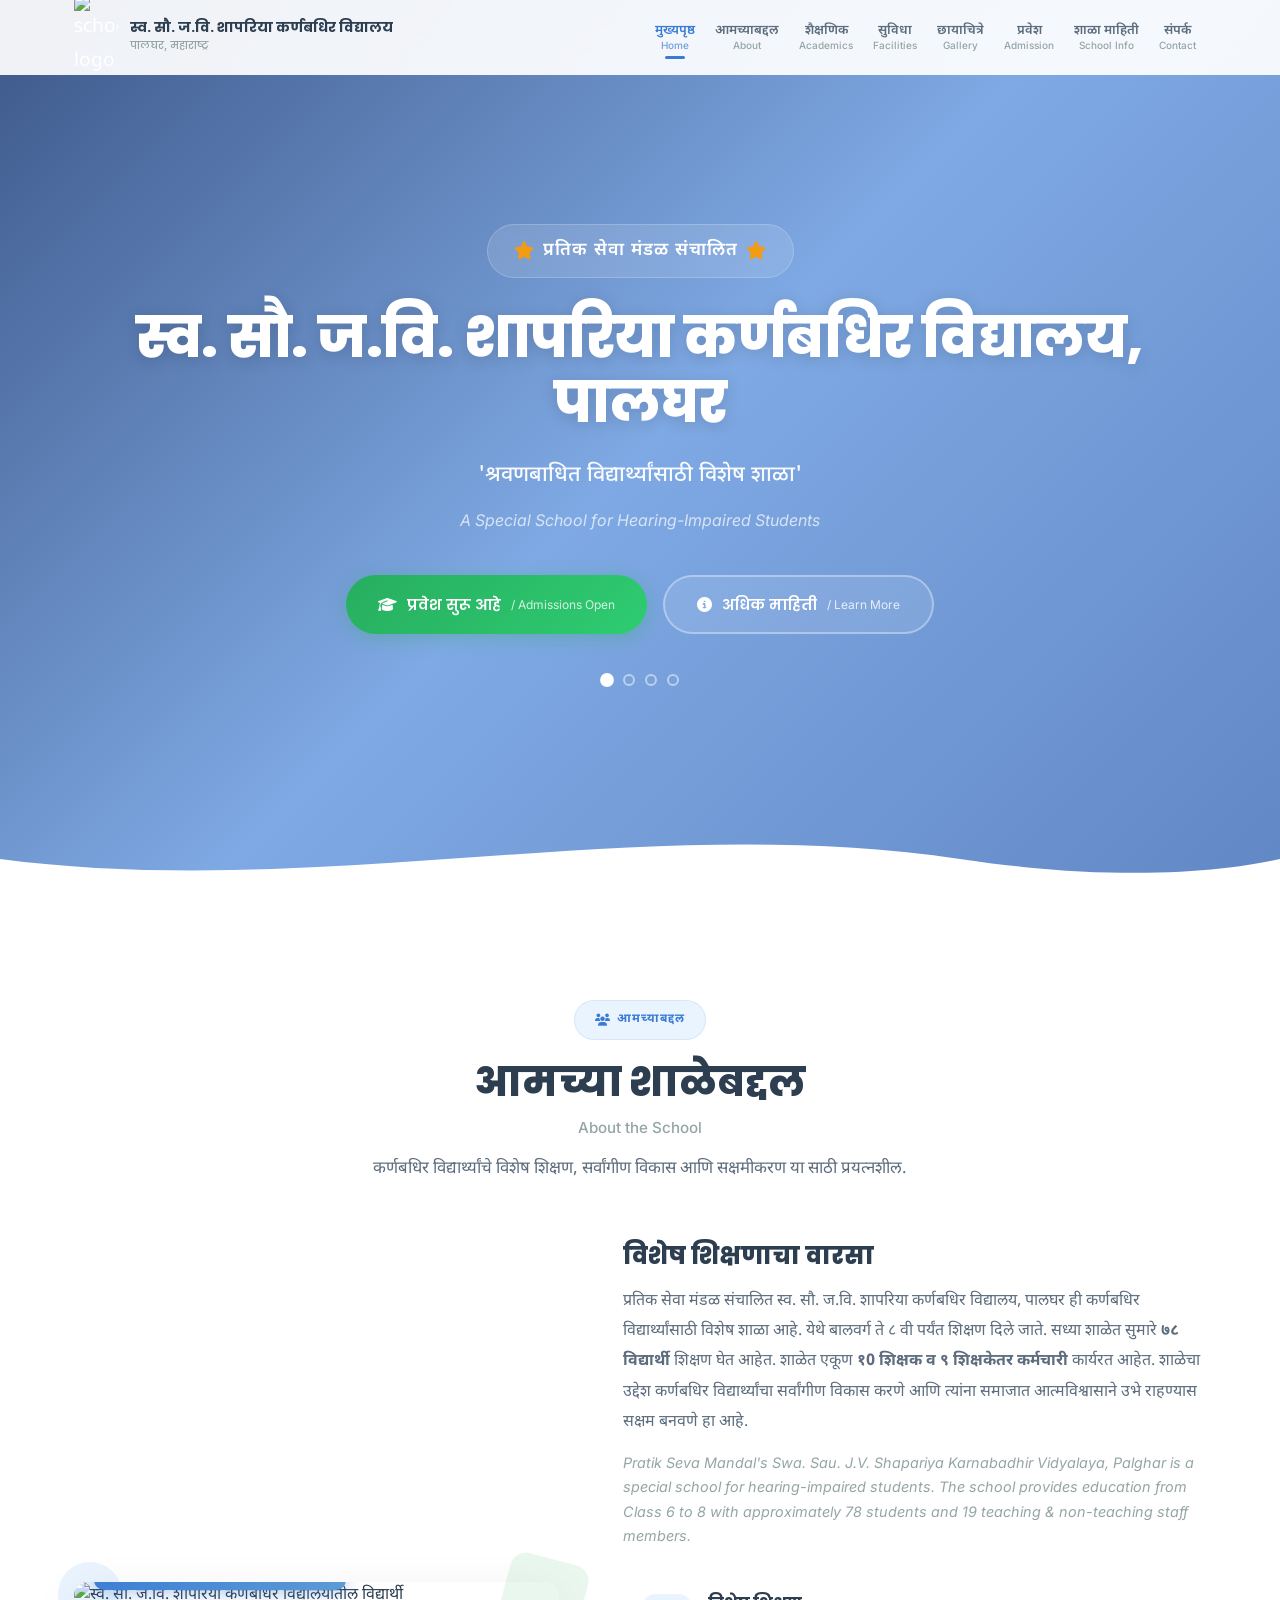
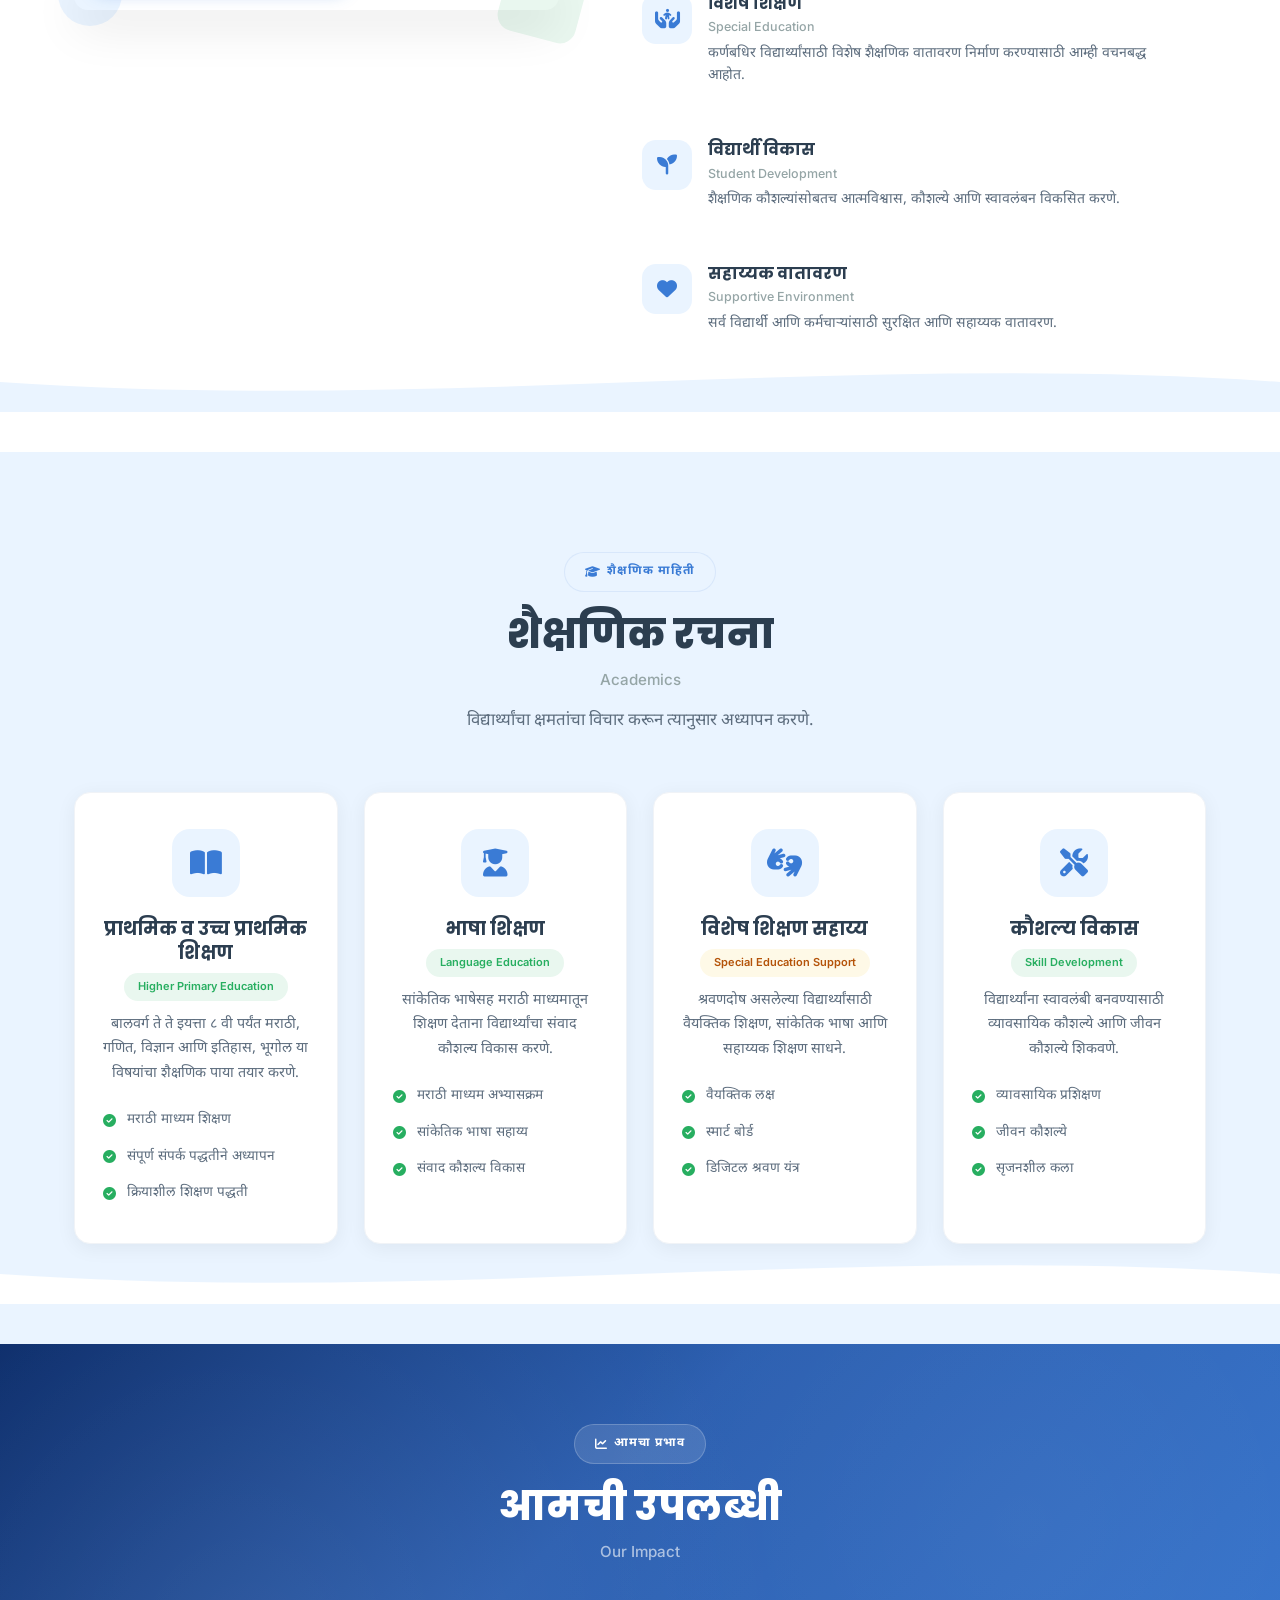
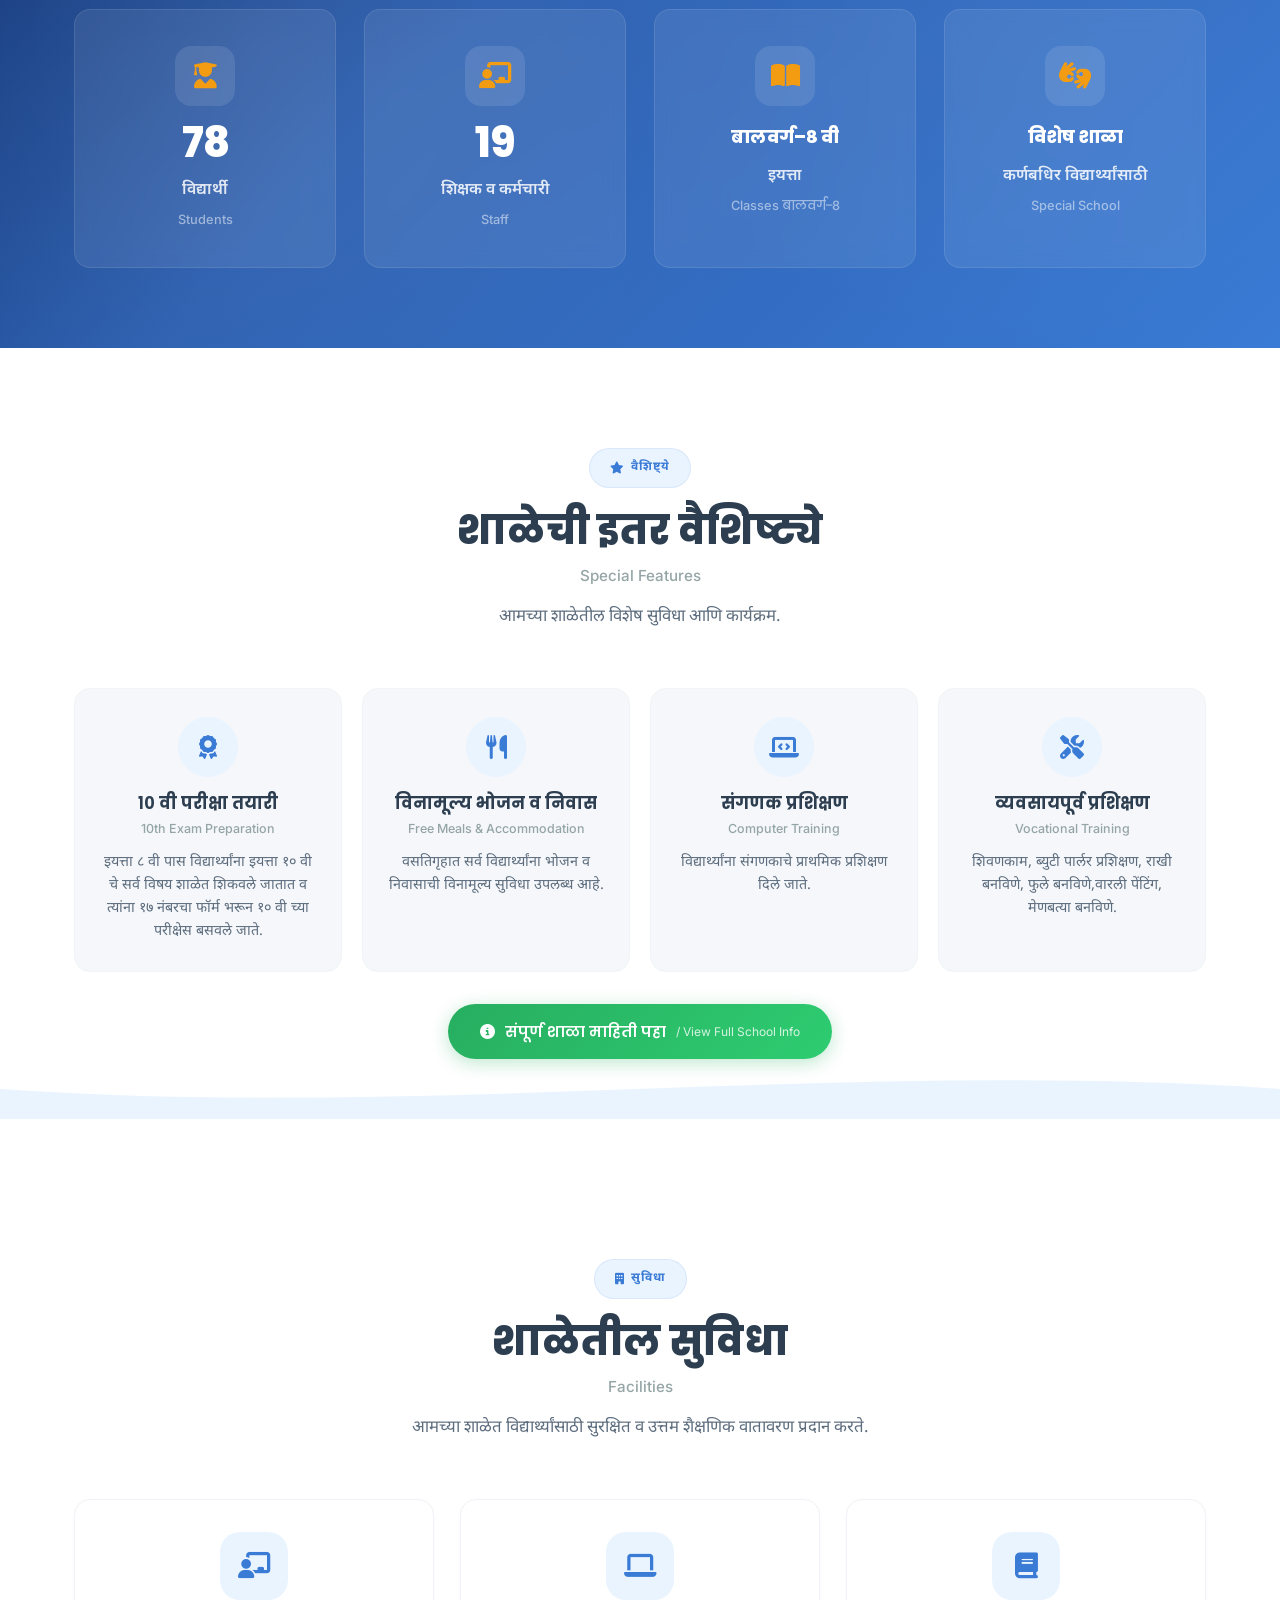
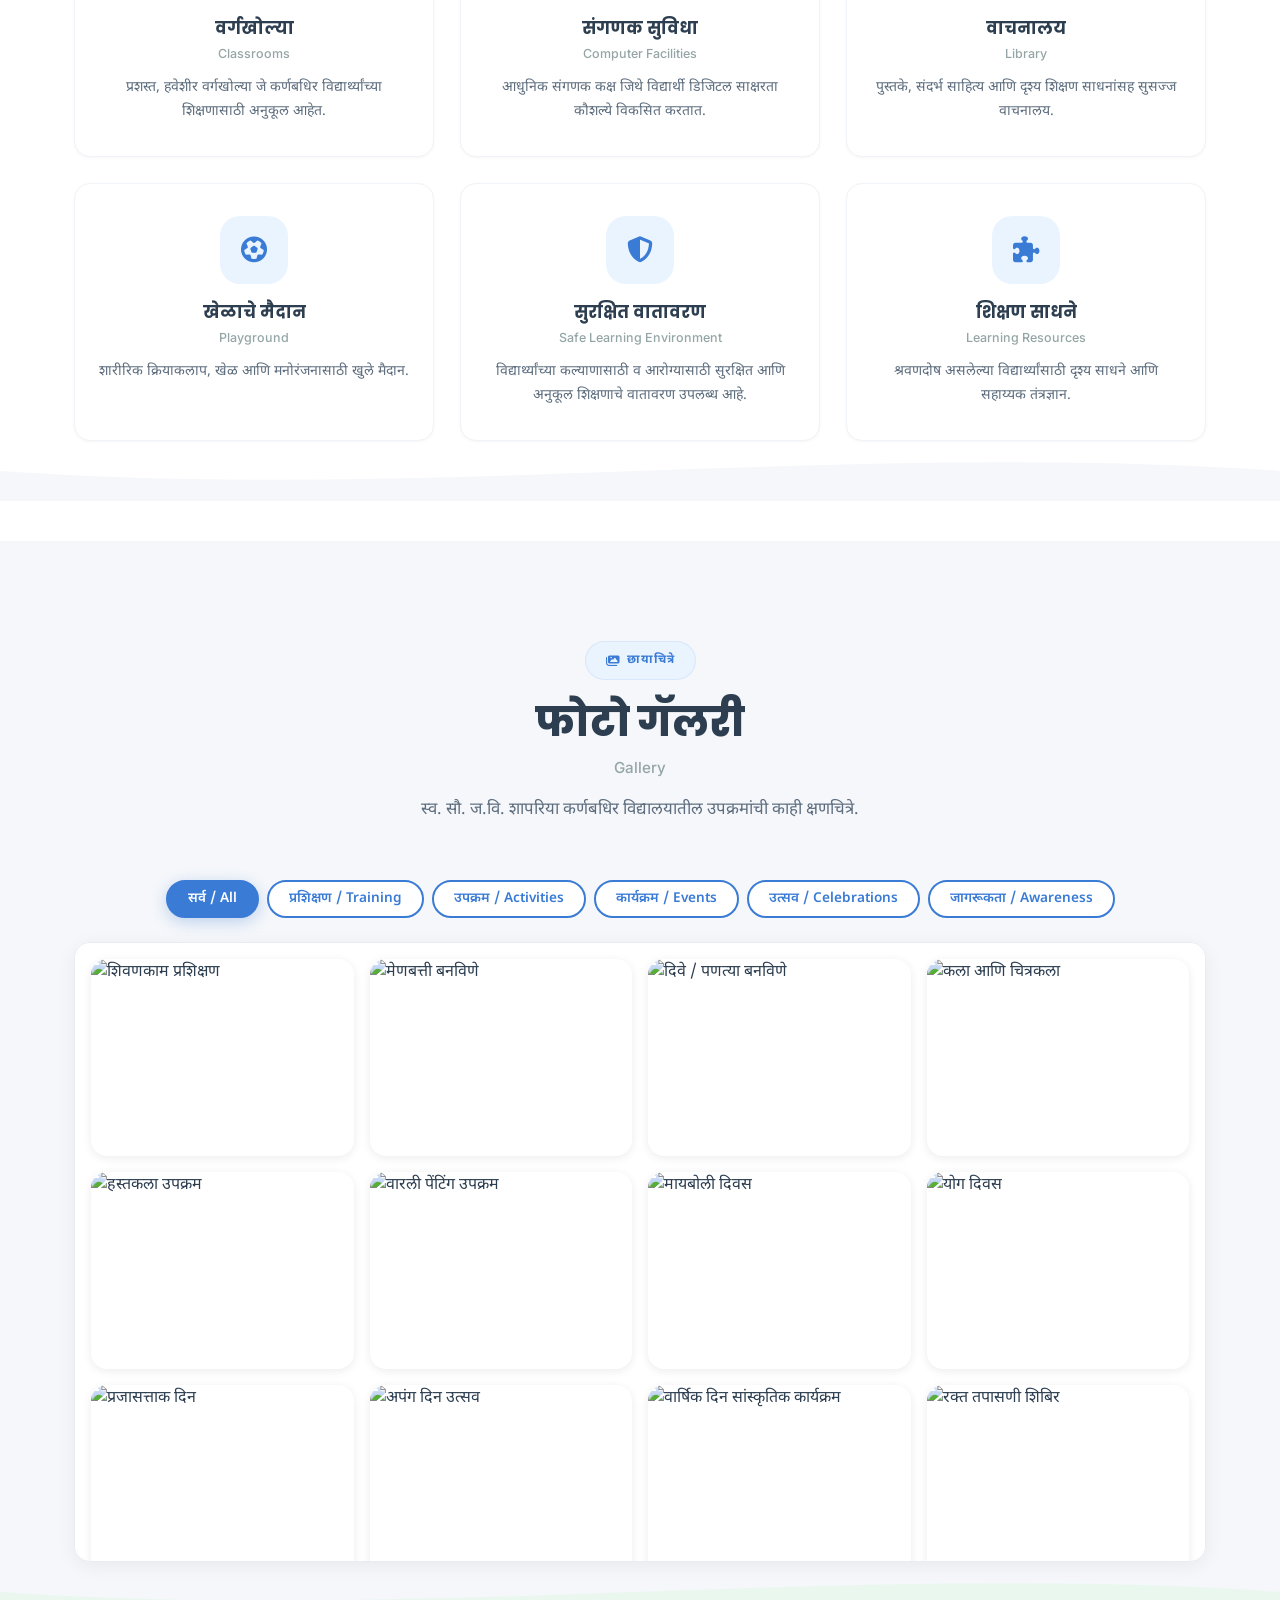
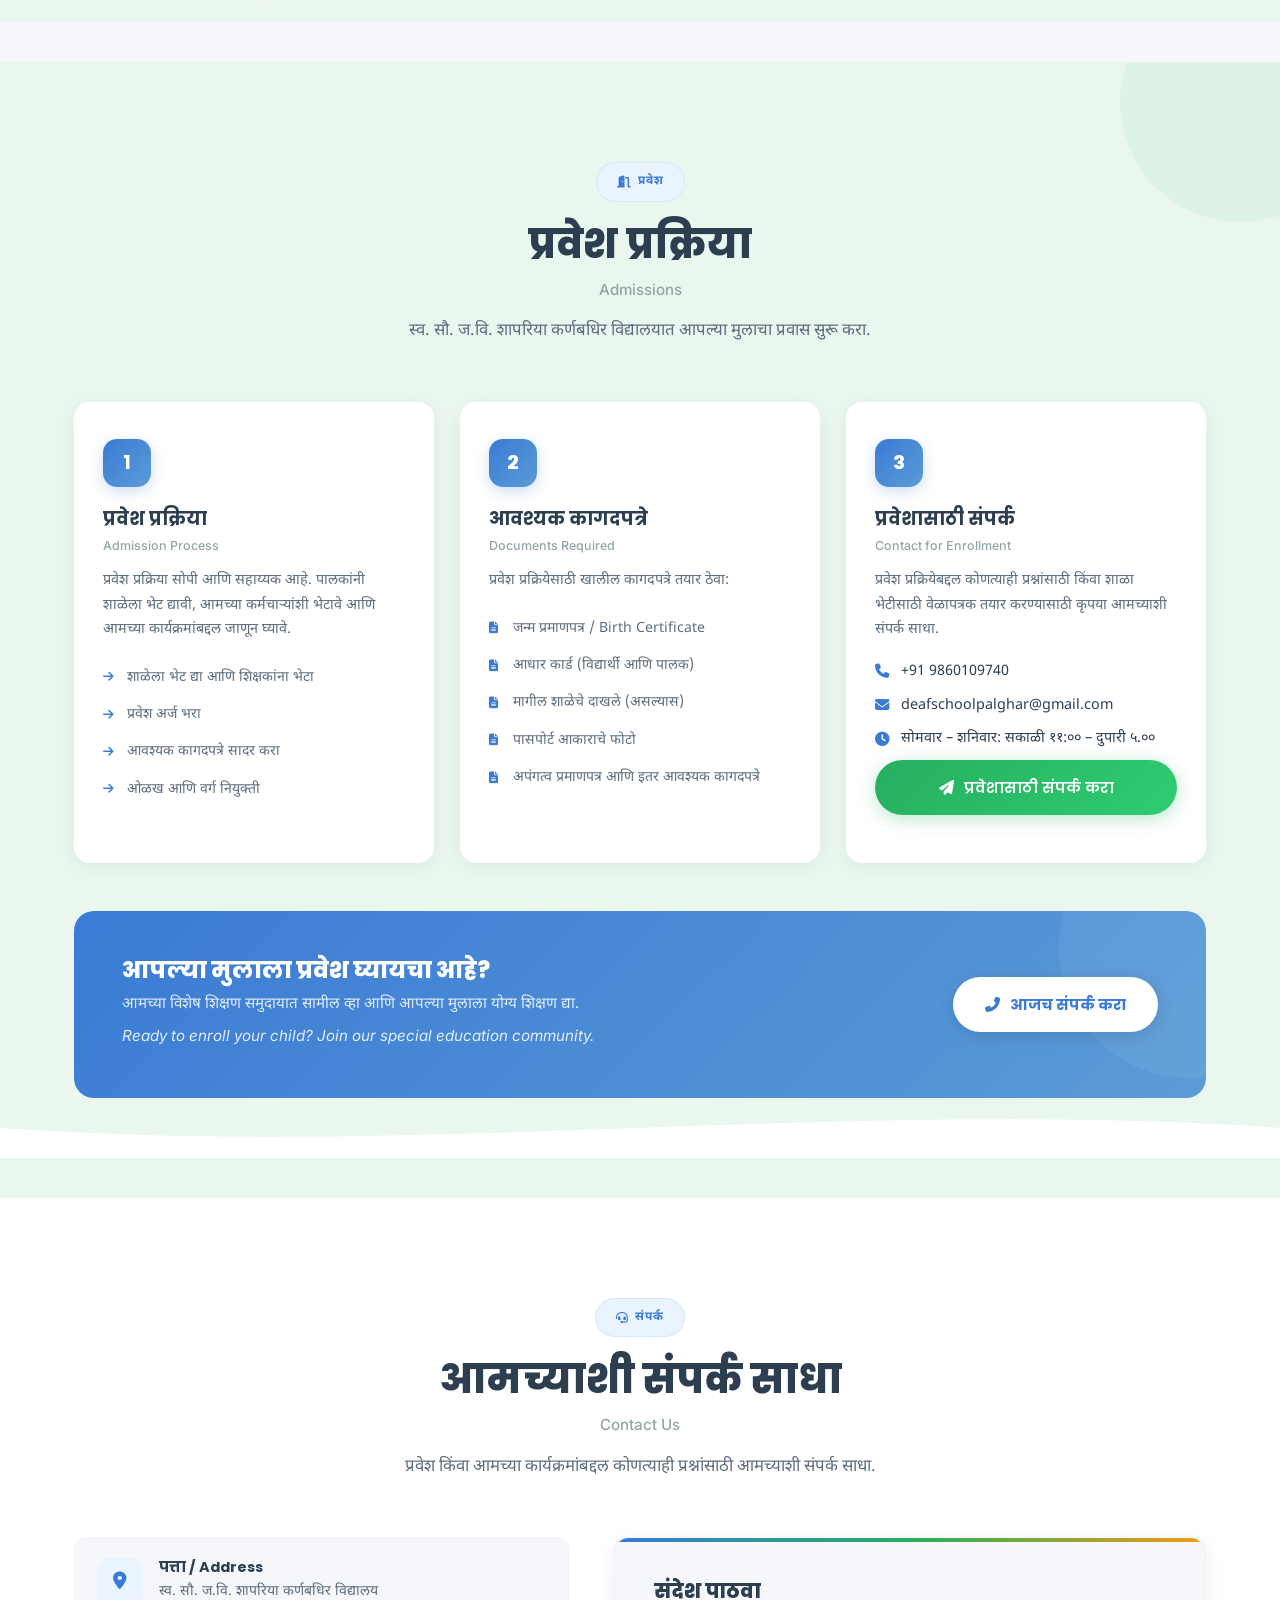
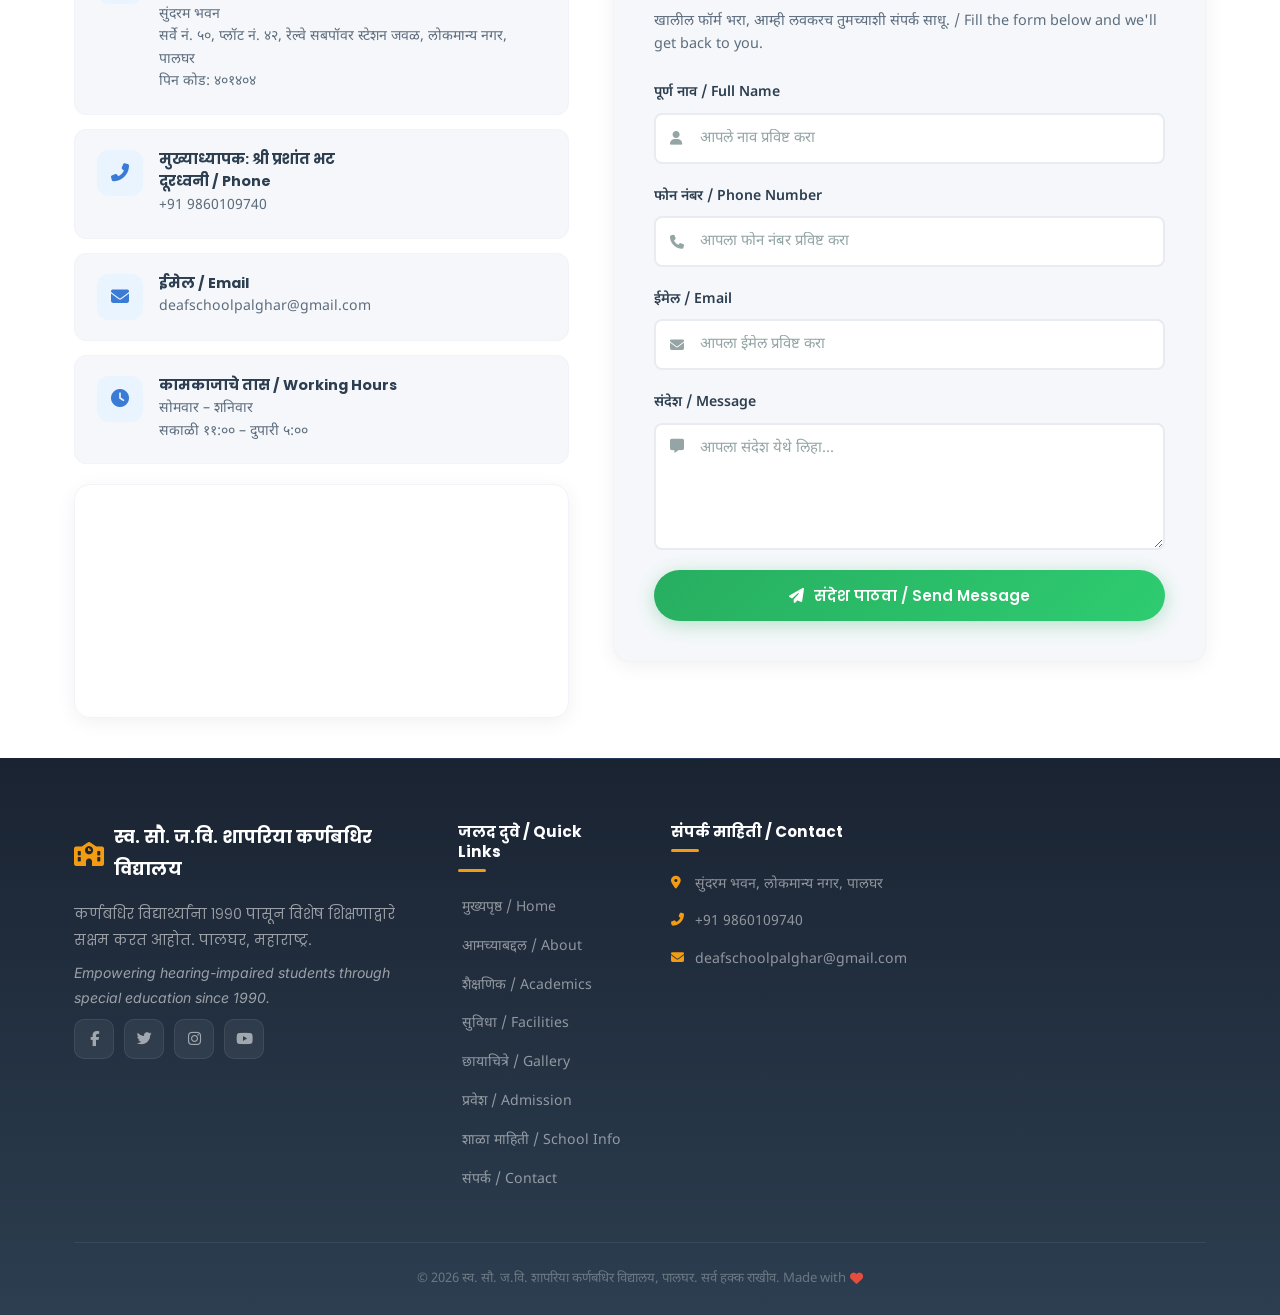
==== commit 11ce6925: "immage added" ====
--- a/index.html
+++ b/index.html
@@ -50,9 +50,9 @@
         <!-- Hero Slider -->
         <div class="hero-slider" id="heroSlider">
             <div class="slide active" style="background-image: url('https://cdn.phototourl.com/uploads/2026-03-07-deefe616-1c81-46a3-823a-adb2c102151e.jpg')"></div>
-            <div class="slide" style="background-image: url('https://images.unsplash.com/photo-1503676260728-1c00da094a0b?w=1400&h=800&fit=crop')"></div>
-            <div class="slide" style="background-image: url('https://images.unsplash.com/photo-1577896851231-70ef18881754?w=1400&h=800&fit=crop')"></div>
-            <div class="slide" style="background-image: url('https://images.unsplash.com/photo-1509062522246-3755977927d7?w=1400&h=800&fit=crop')"></div>
+            <div class="slide" style="background-image: url('https://makeitfable.com/wp-content/uploads/2022/02/2022-02-17-Sign-Language.png')"></div>
+            <div class="slide" style="background-image: url('https://cdn.phototourl.com/uploads/2026-03-08-61fab401-6978-474c-8709-1f026a1f58be.jpg')"></div>
+            <div class="slide" style="background-image: url('https://cdn.phototourl.com/uploads/2026-03-08-3377903d-acee-430b-adec-acc31a11a072.jpg')"></div>
         </div>
         <div class="hero-overlay"></div>
         <div class="container hero-content">
@@ -569,7 +569,7 @@
             <!-- Admission CTA Banner -->
             <div class="admission-cta-banner" data-aos>
                 <div class="admission-cta-content">
-                    <h3>आपल्या मुलाला प्रवेश द्यायचा आहे?</h3>
+                    <h3>आपल्या मुलाला प्रवेश घ्यायचा आहे?</h3>
                     <p>आमच्या विशेष शिक्षण समुदायात सामील व्हा आणि आपल्या मुलाला योग्य शिक्षण द्या.</p>
                     <p class="cta-en">Ready to enroll your child? Join our special education community.</p>
                 </div>
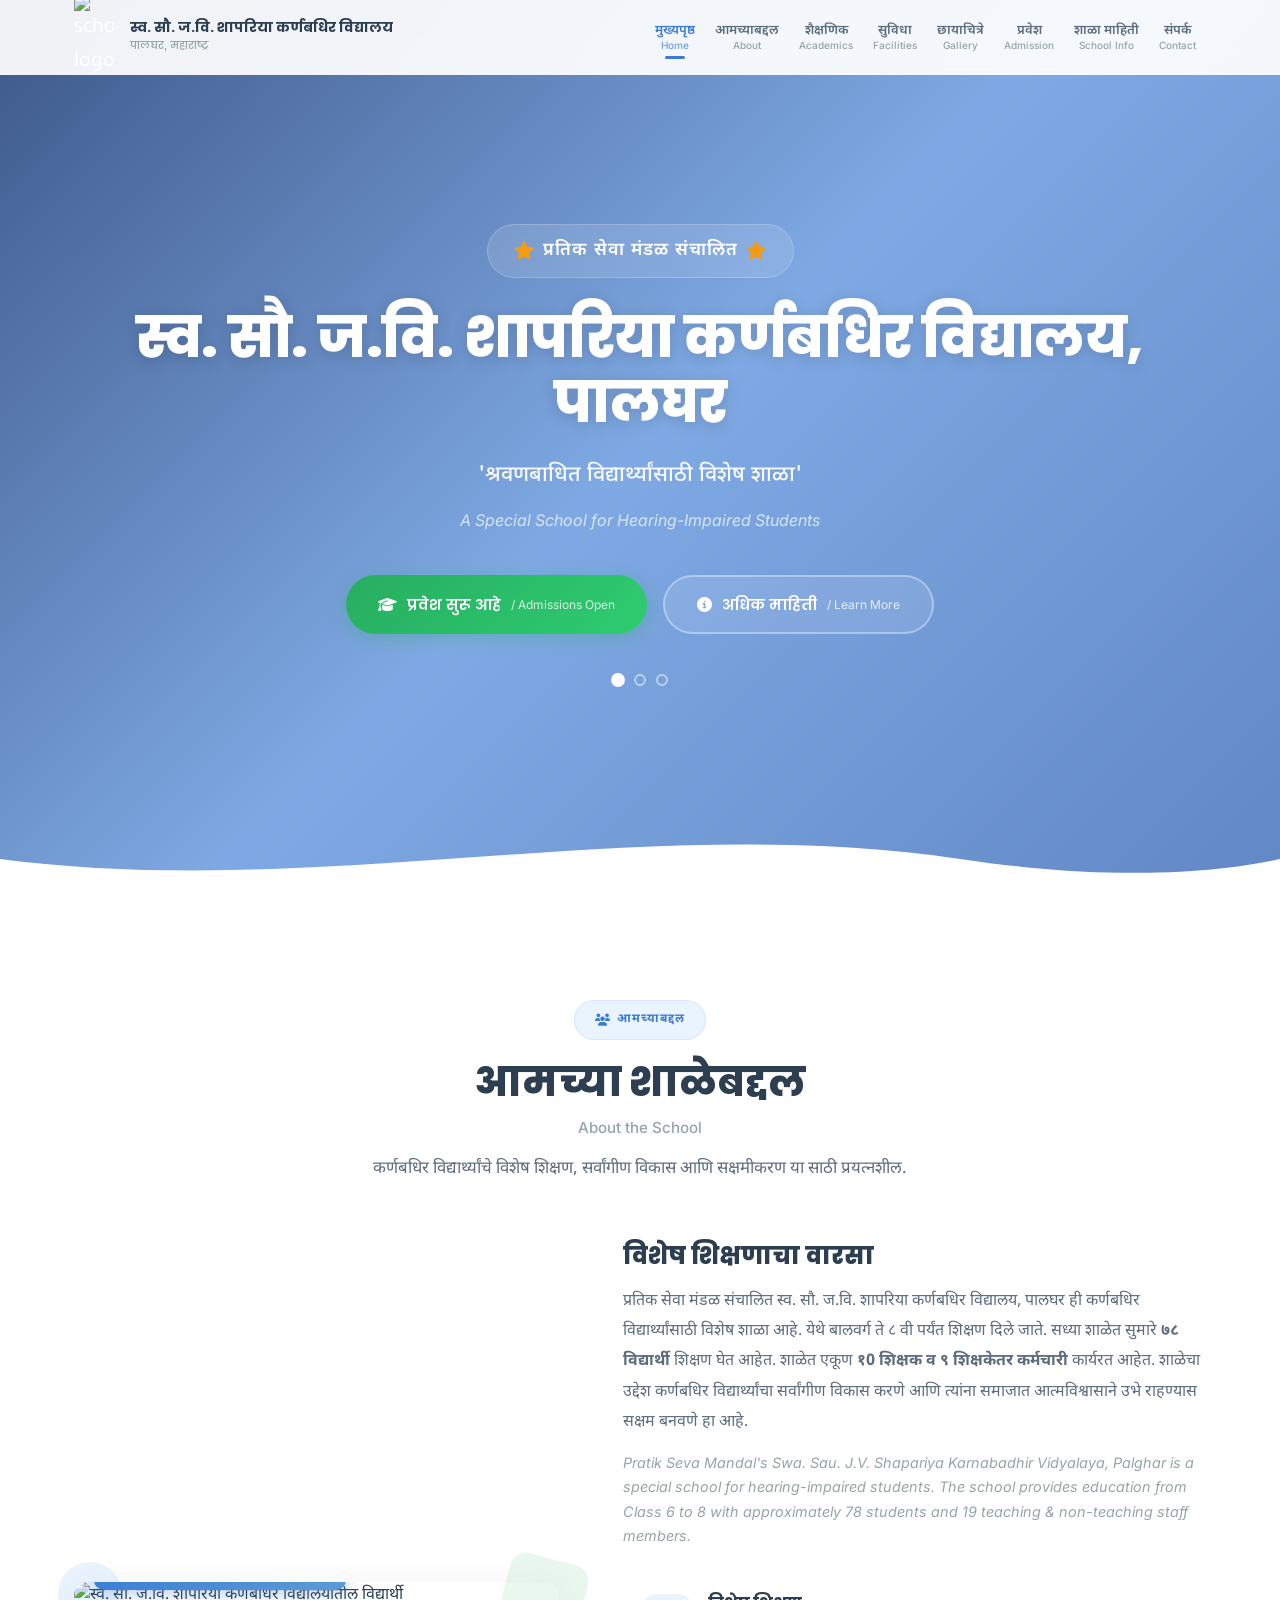
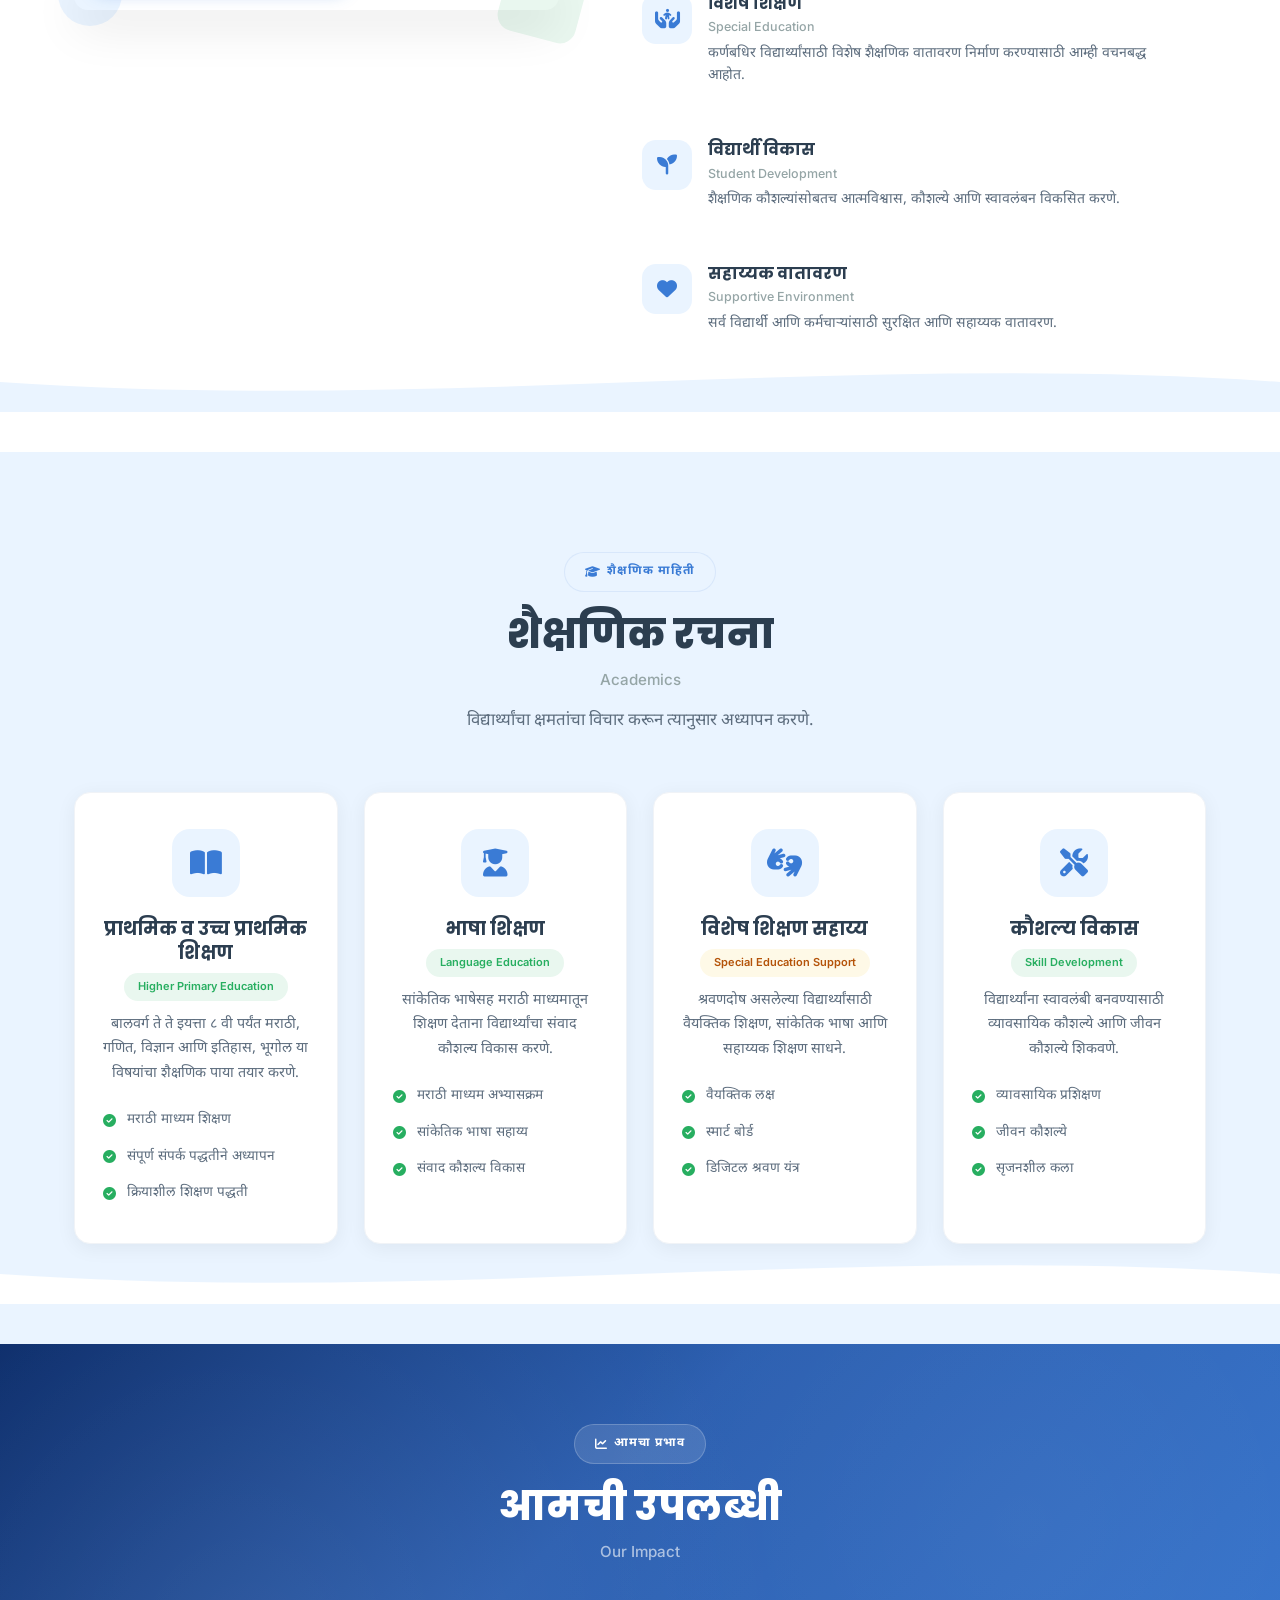
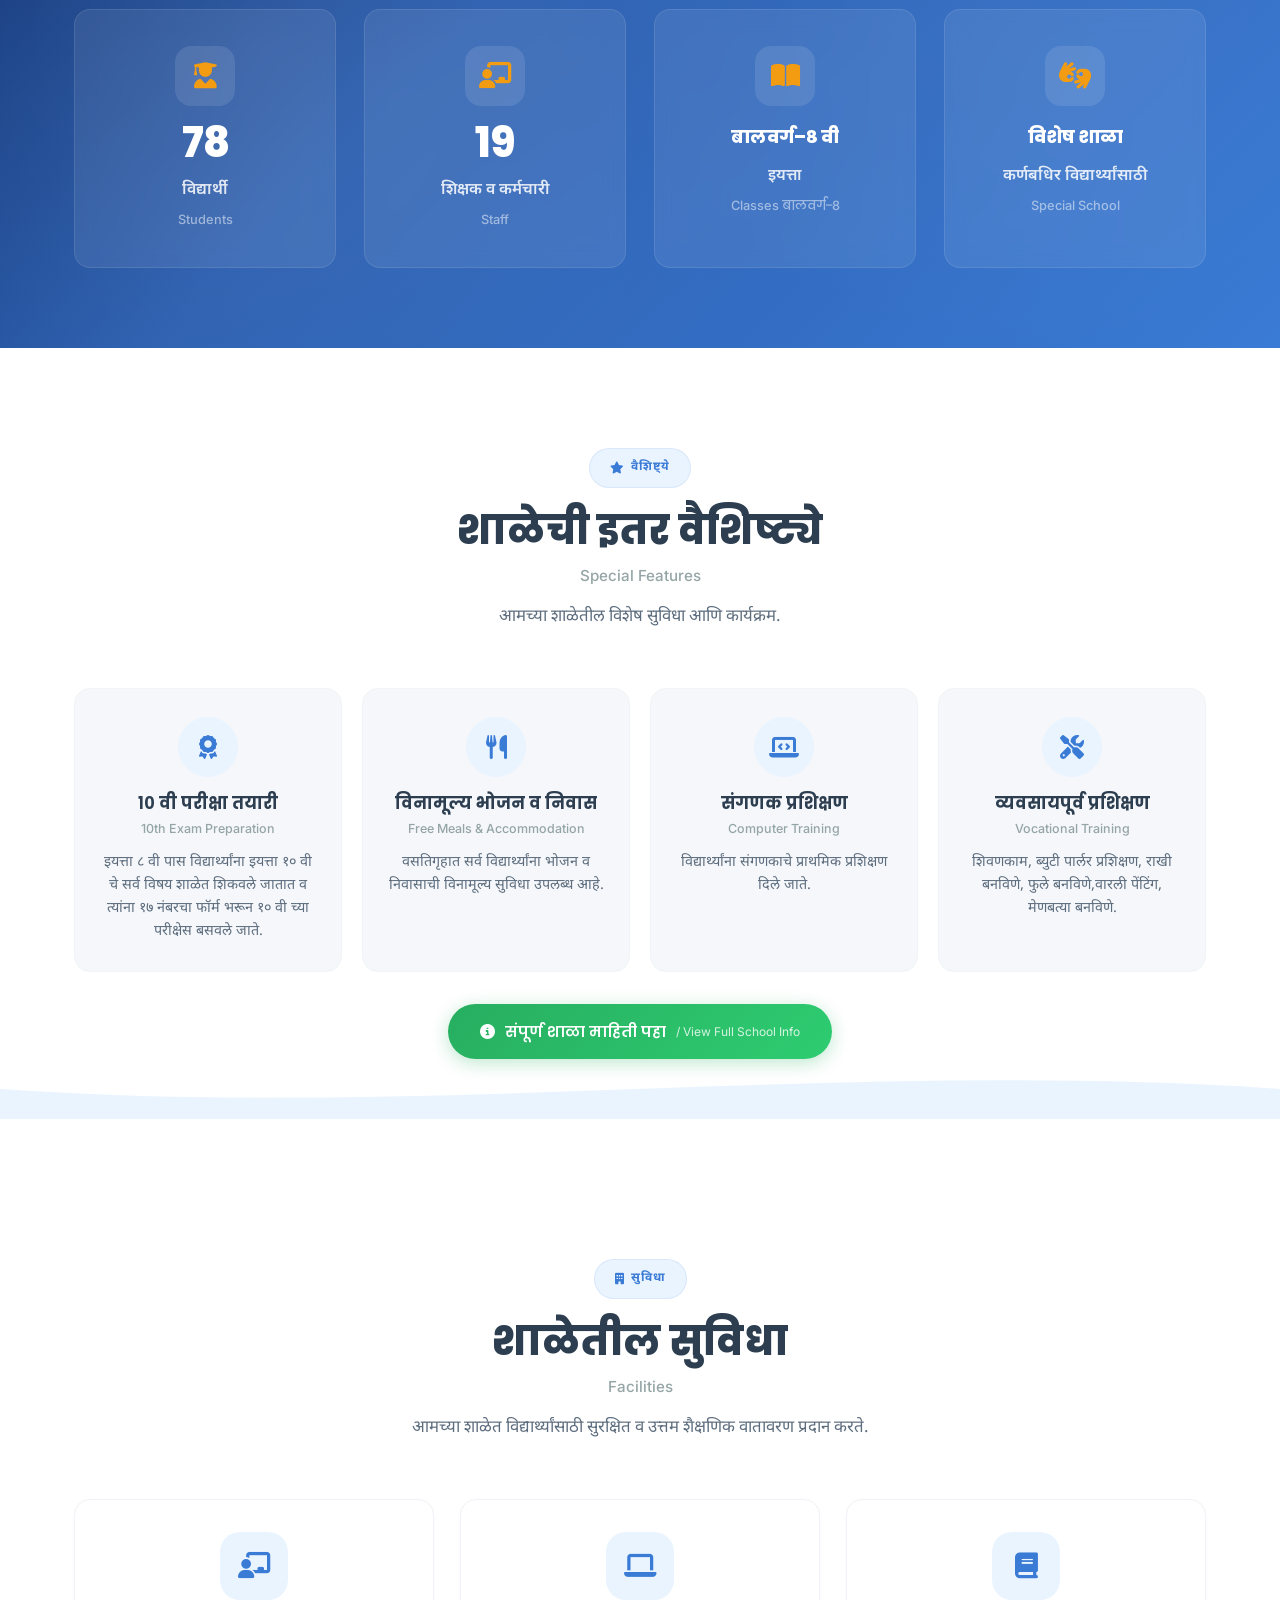
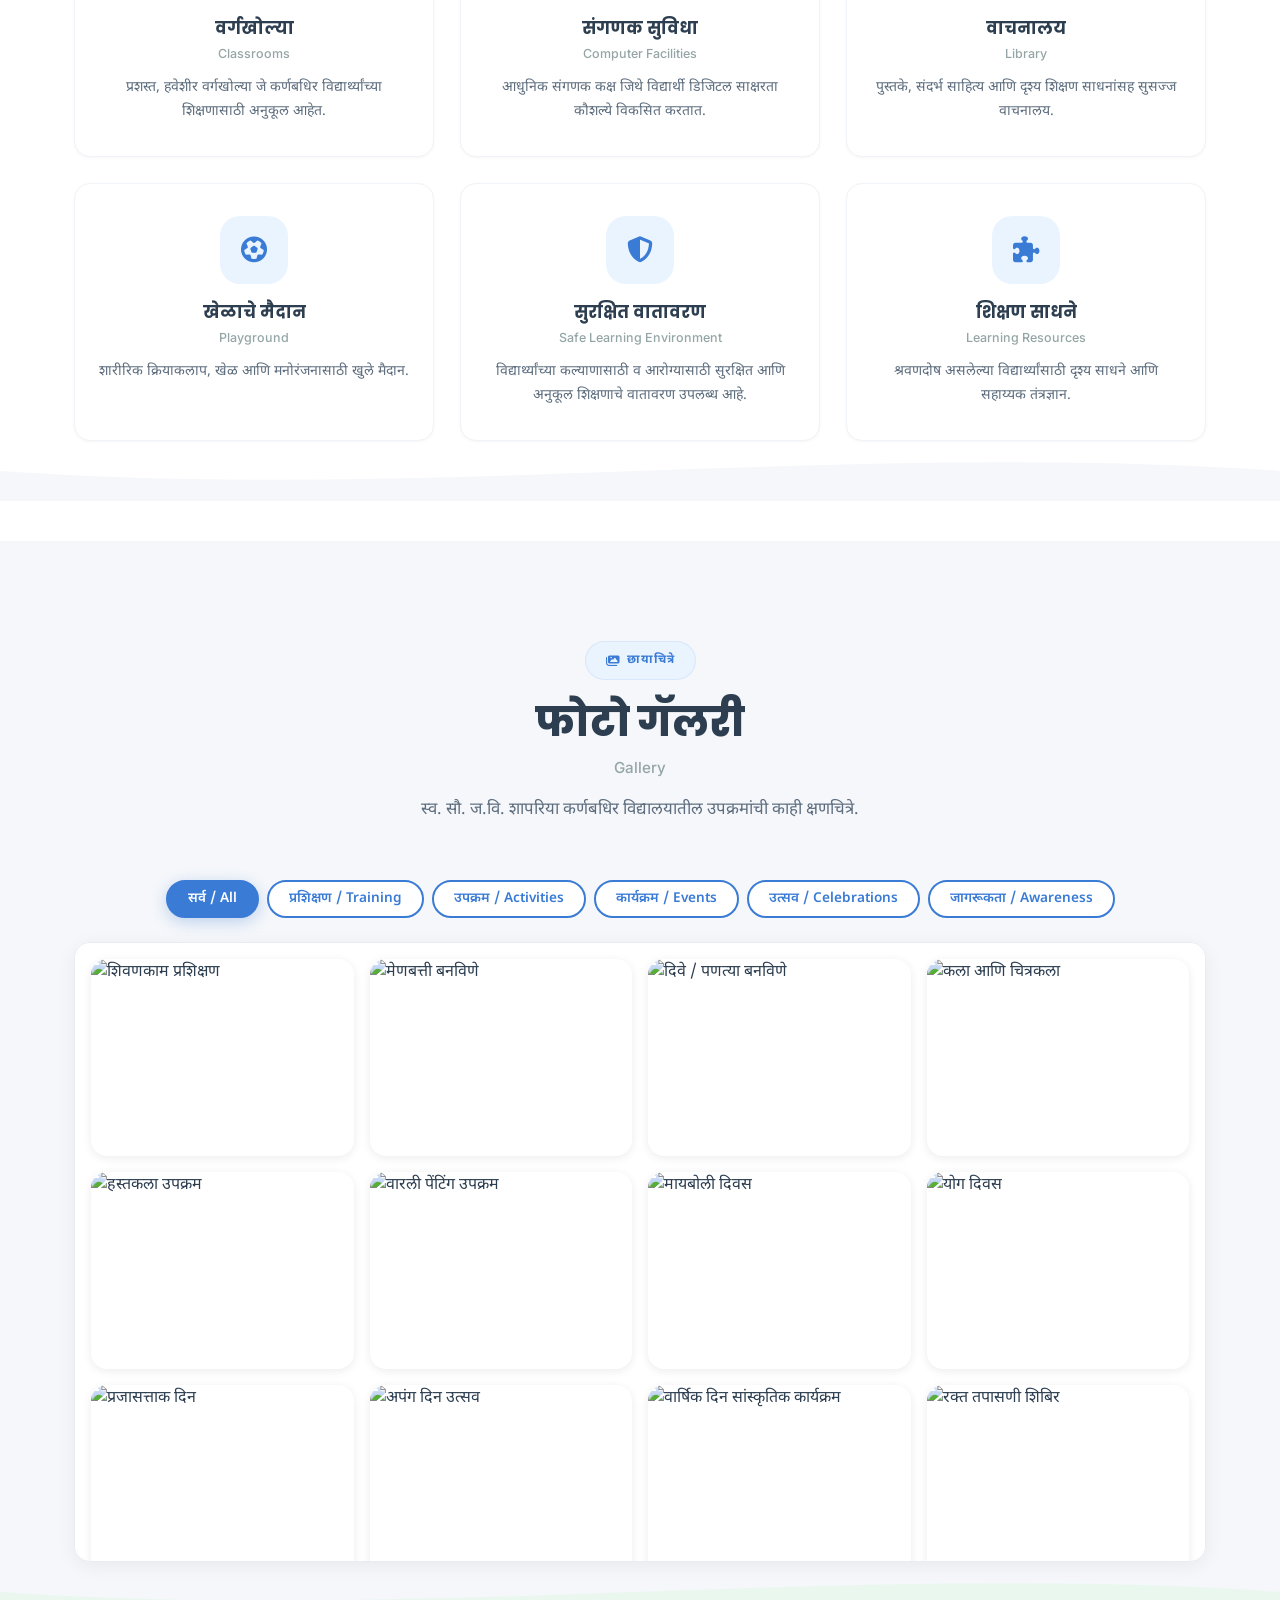
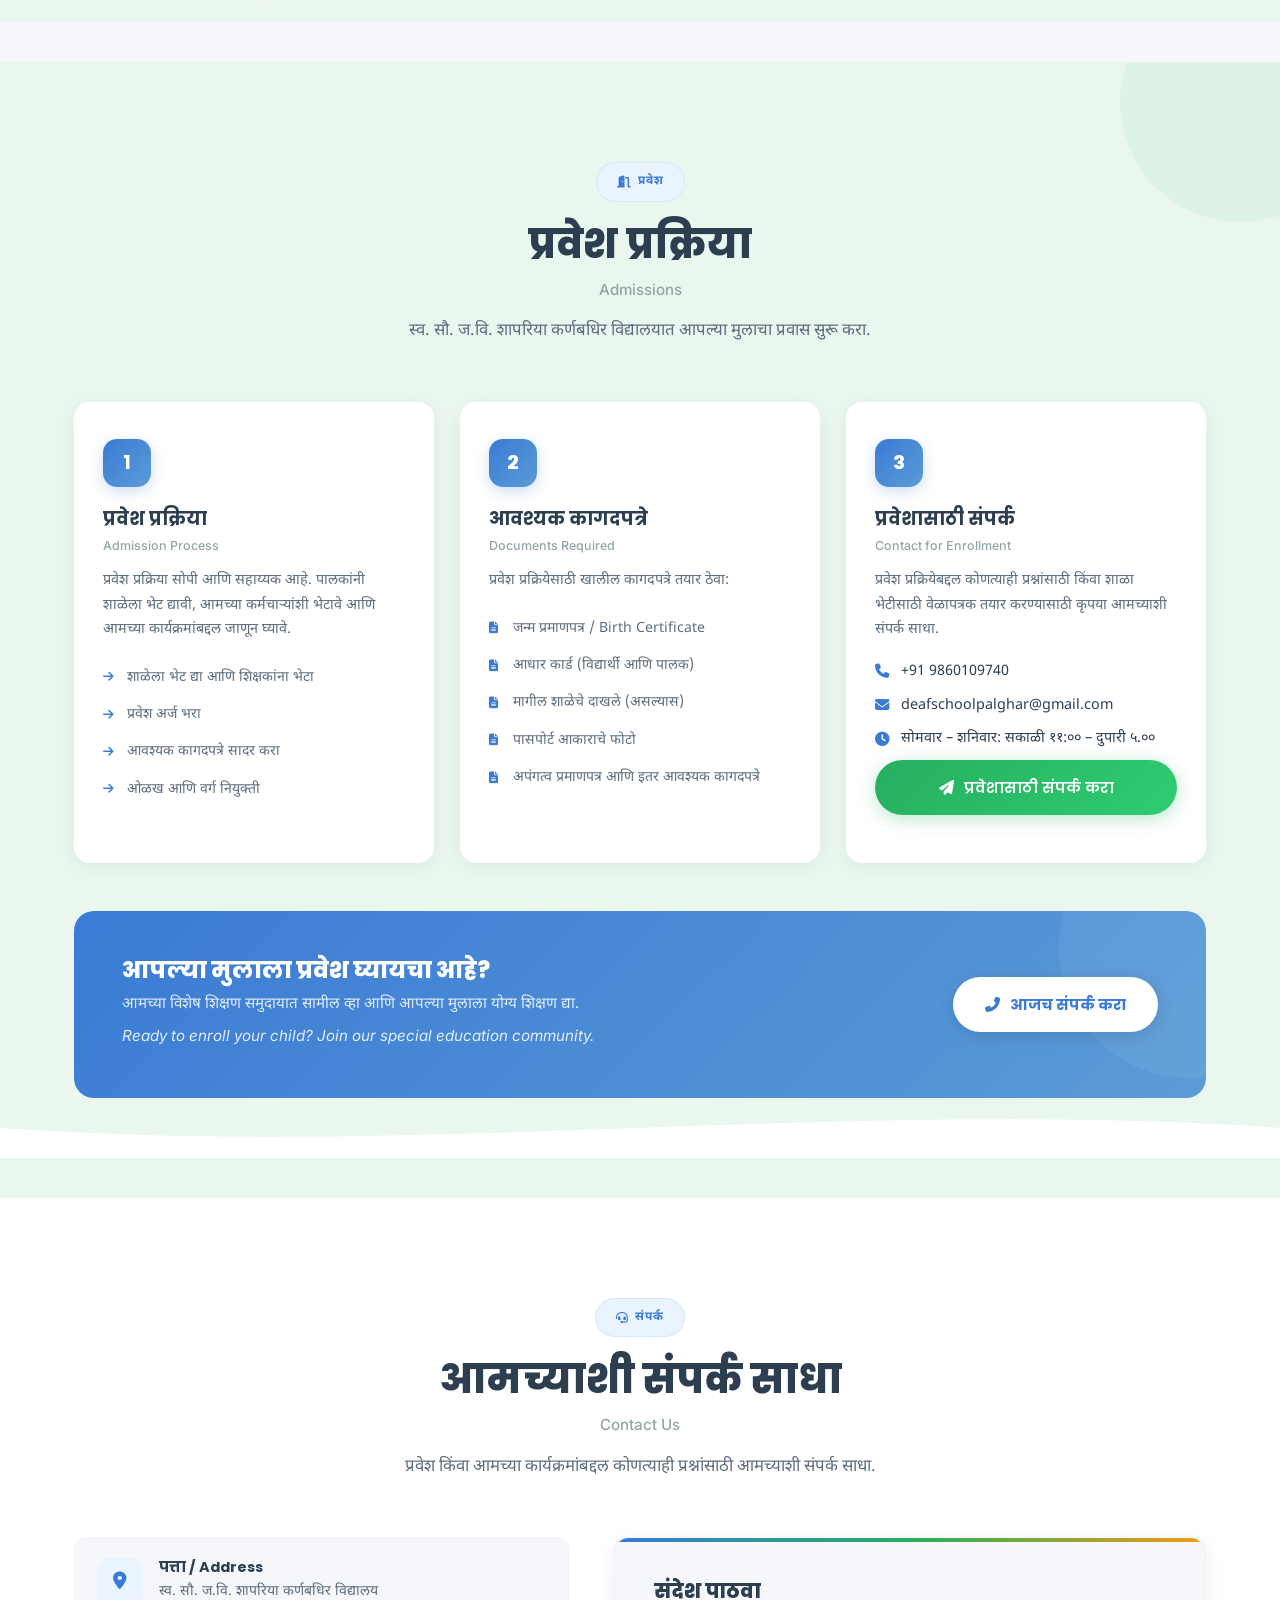
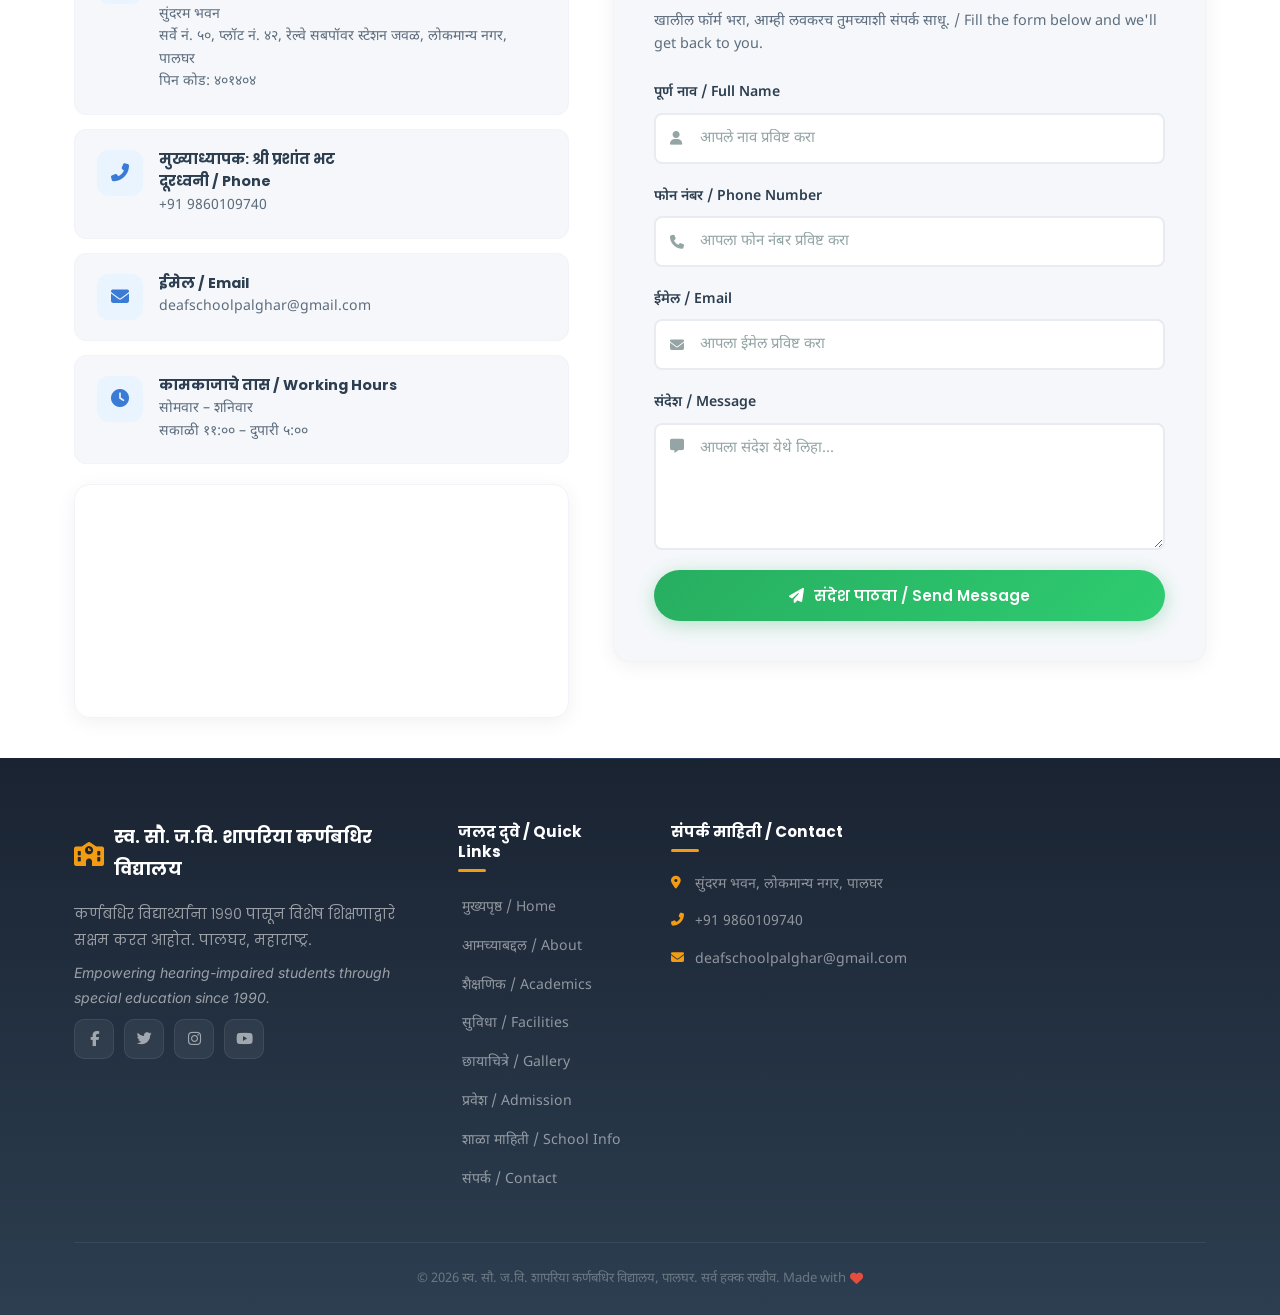
==== commit 157a4c9c: "images updated" ====
--- a/index.html
+++ b/index.html
@@ -50,9 +50,8 @@
         <!-- Hero Slider -->
         <div class="hero-slider" id="heroSlider">
             <div class="slide active" style="background-image: url('https://cdn.phototourl.com/uploads/2026-03-07-deefe616-1c81-46a3-823a-adb2c102151e.jpg')"></div>
+            <div class="slide" style="background-image: url('https://cdn.phototourl.com/uploads/2026-03-08-61fab401-6978-474c-8709-1f026a1f58be.jpg')"></div>
             <div class="slide" style="background-image: url('https://makeitfable.com/wp-content/uploads/2022/02/2022-02-17-Sign-Language.png')"></div>
-            <div class="slide" style="background-image: url('https://cdn.phototourl.com/uploads/2026-03-08-61fab401-6978-474c-8709-1f026a1f58be.jpg')"></div>
-            <div class="slide" style="background-image: url('https://cdn.phototourl.com/uploads/2026-03-08-3377903d-acee-430b-adec-acc31a11a072.jpg')"></div>
         </div>
         <div class="hero-overlay"></div>
         <div class="container hero-content">
@@ -73,7 +72,6 @@
                 <button class="dot active" data-slide="0" aria-label="Slide 1"></button>
                 <button class="dot" data-slide="1" aria-label="Slide 2"></button>
                 <button class="dot" data-slide="2" aria-label="Slide 3"></button>
-                <button class="dot" data-slide="3" aria-label="Slide 4"></button>
             </div>
         </div>
         <div class="hero-wave">
@@ -385,11 +383,11 @@
                         </div>
                     </div>
                     <div class="gallery-item" data-category="training" data-aos>
-                        <img src="https://images.unsplash.com/photo-1513364776144-60967b0f800f?w=400&h=300&fit=crop" alt="मेणबत्ती बनविणे" loading="lazy">
-                        <div class="gallery-overlay">
-                            <div class="gallery-zoom"><i class="fas fa-search-plus"></i></div>
-                            <h4>मेणबत्ती बनविणे</h4>
-                            <p>Candle making training session</p>
+                        <img src="https://cdn.phototourl.com/uploads/2026-03-08-89406fe3-60b7-4035-b2a1-eb22771158aa.jpg" alt="मेणबत्ती बनविणे" loading="lazy">
+                        <div class="gallery-overlay">
+                            <div class="gallery-zoom"><i class="fas fa-search-plus"></i></div>
+                            <h4>किल्ला बनवणे</h4>
+                            <p>Model Fort Making Activity</p>
                         </div>
                     </div>
                     <div class="gallery-item" data-category="training" data-aos>
@@ -410,7 +408,7 @@
                         </div>
                     </div>
                     <div class="gallery-item" data-category="activities" data-aos>
-                        <img src="https://images.unsplash.com/photo-1571260899304-425eee4c7efc?w=400&h=300&fit=crop" alt="हस्तकला उपक्रम" loading="lazy">
+                        <img src="https://cdn.phototourl.com/uploads/2026-03-08-2825d035-4d7a-4f66-9b21-3cfe8262ab73.jpg" alt="हस्तकला उपक्रम" loading="lazy">
                         <div class="gallery-overlay">
                             <div class="gallery-zoom"><i class="fas fa-search-plus"></i></div>
                             <h4>हस्तकला उपक्रम</h4>
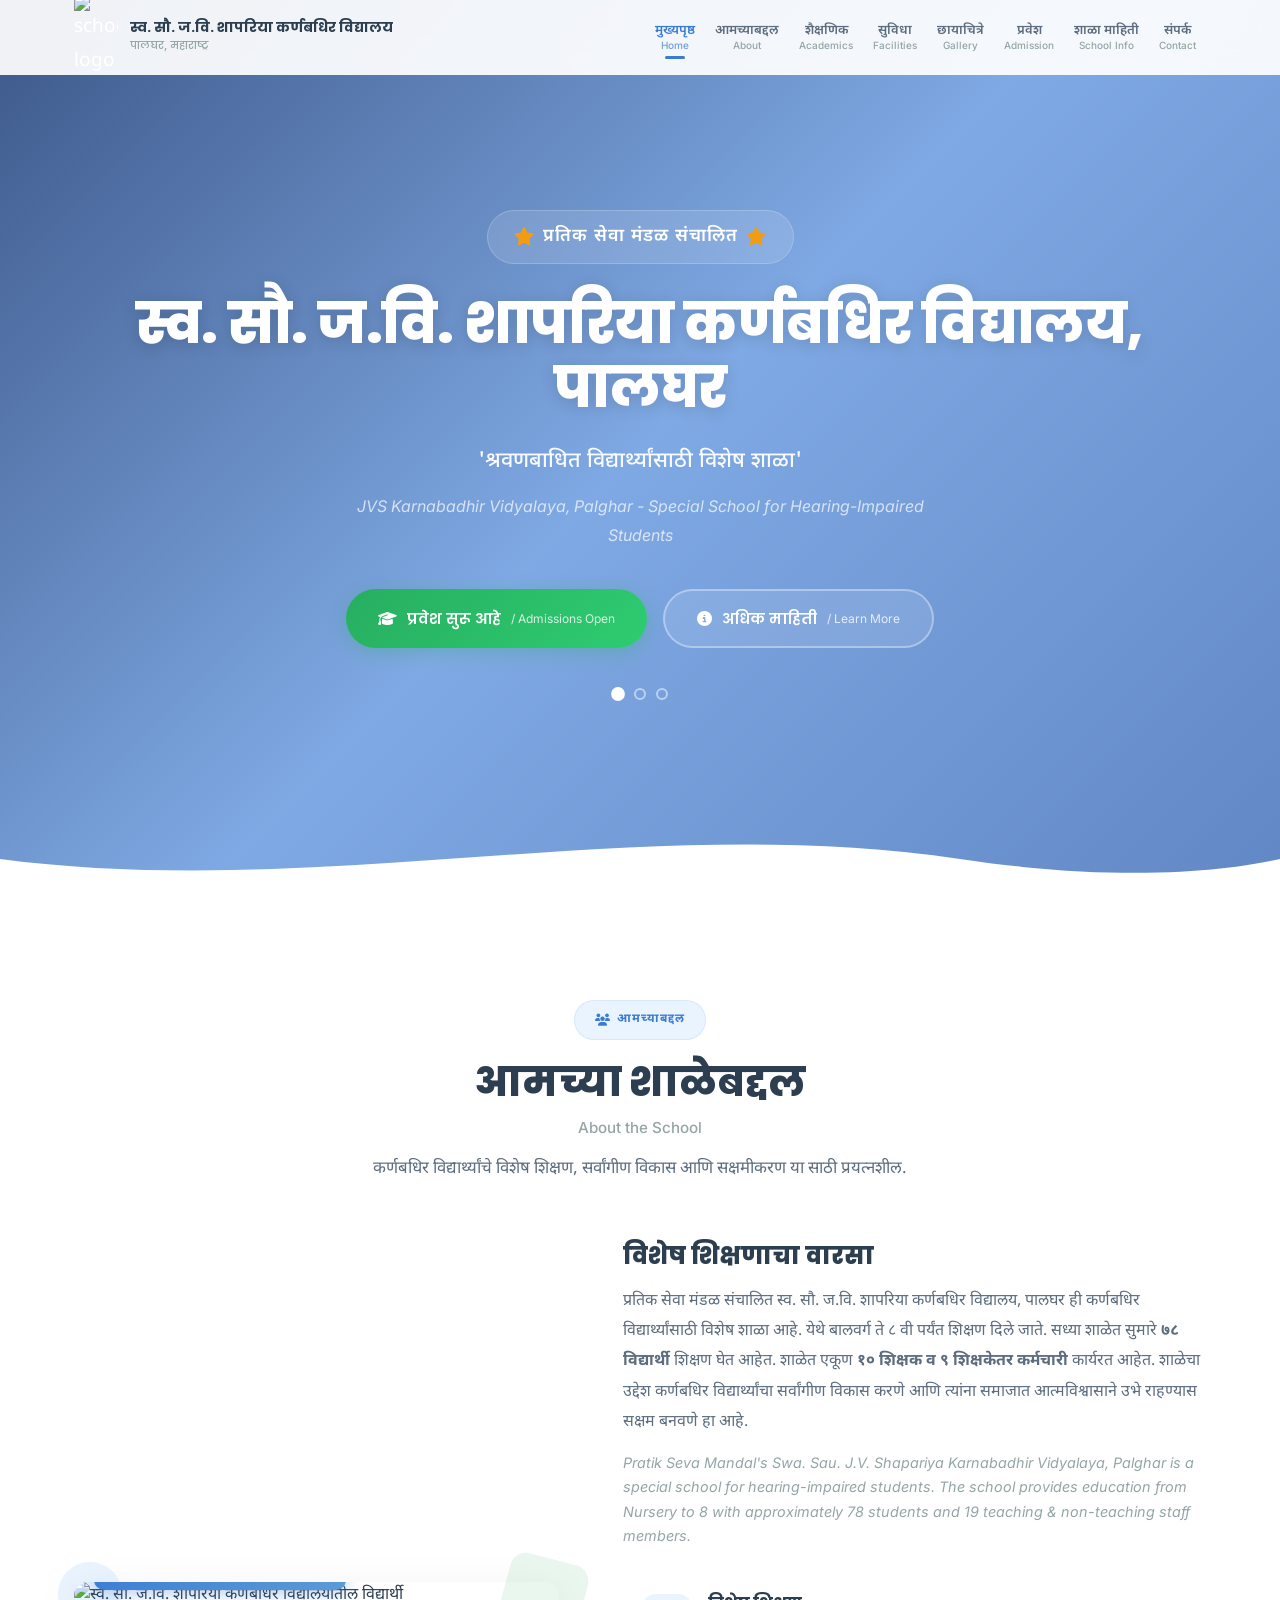
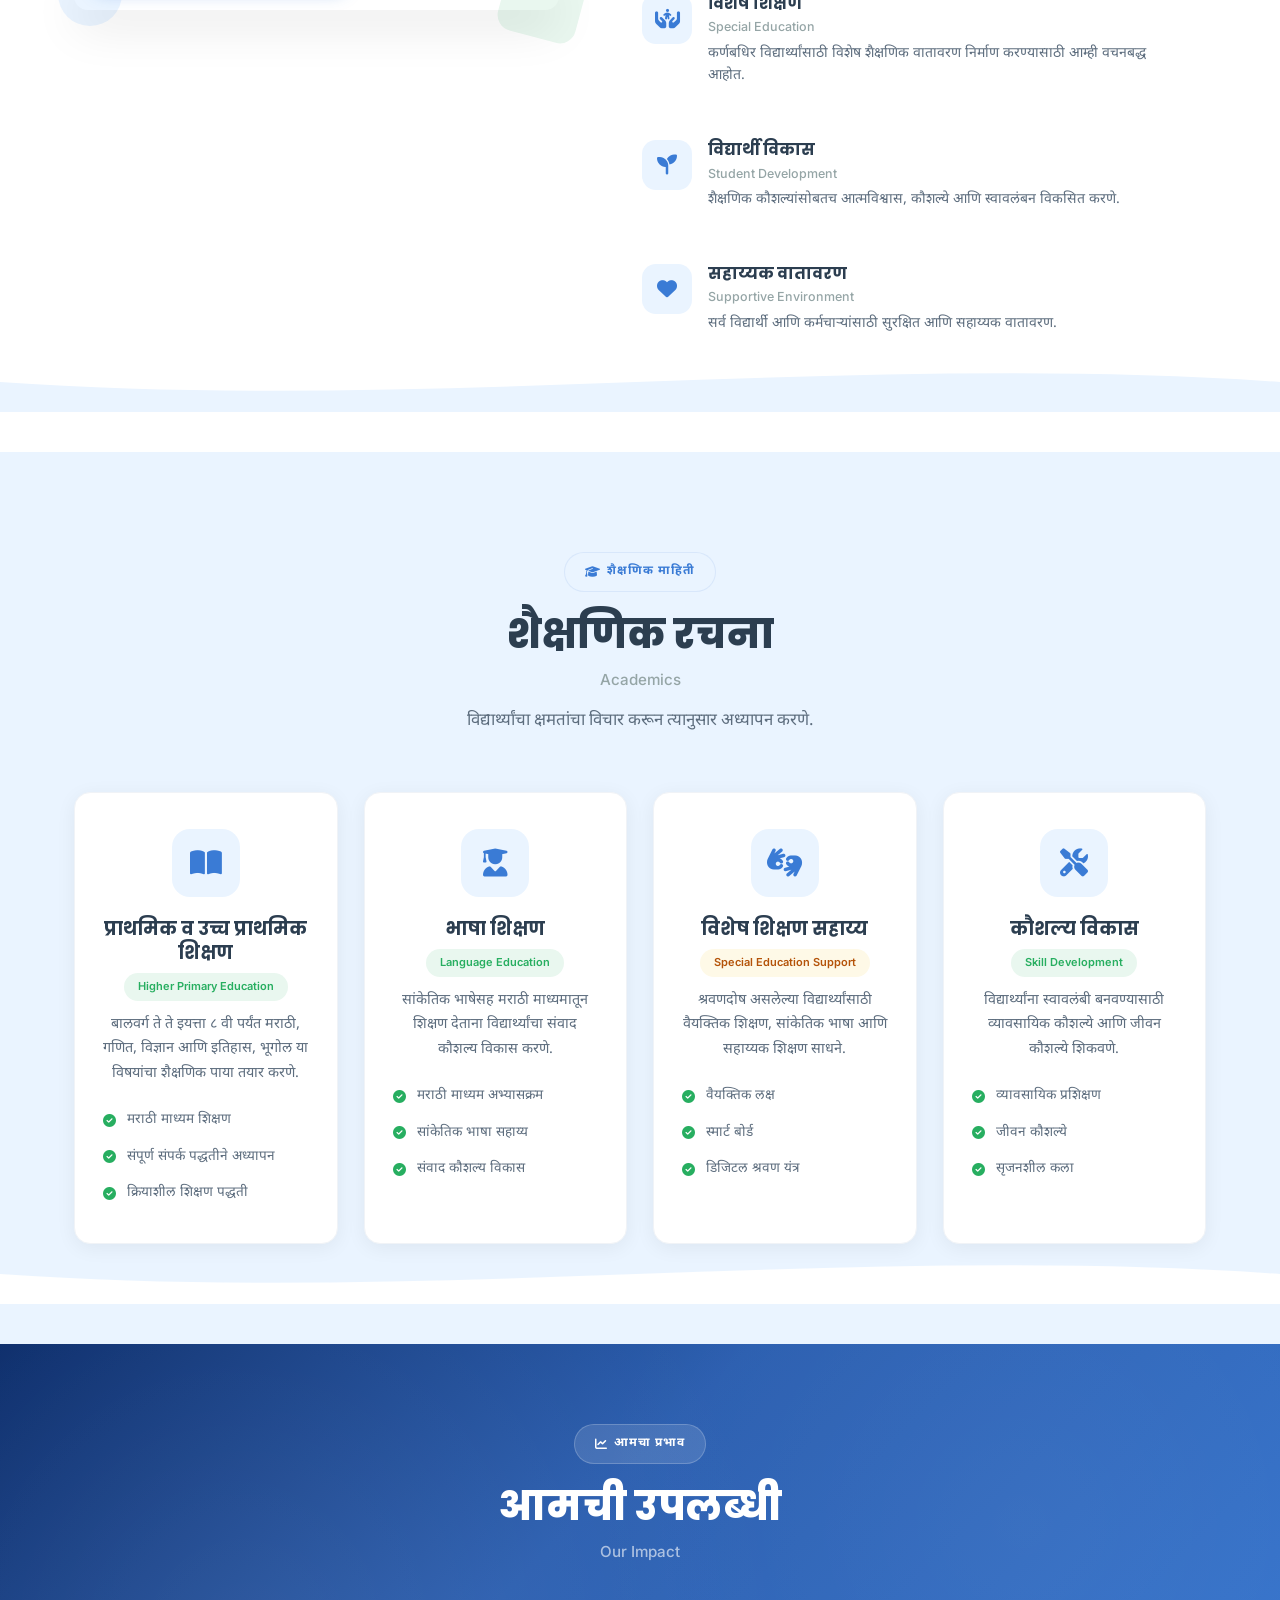
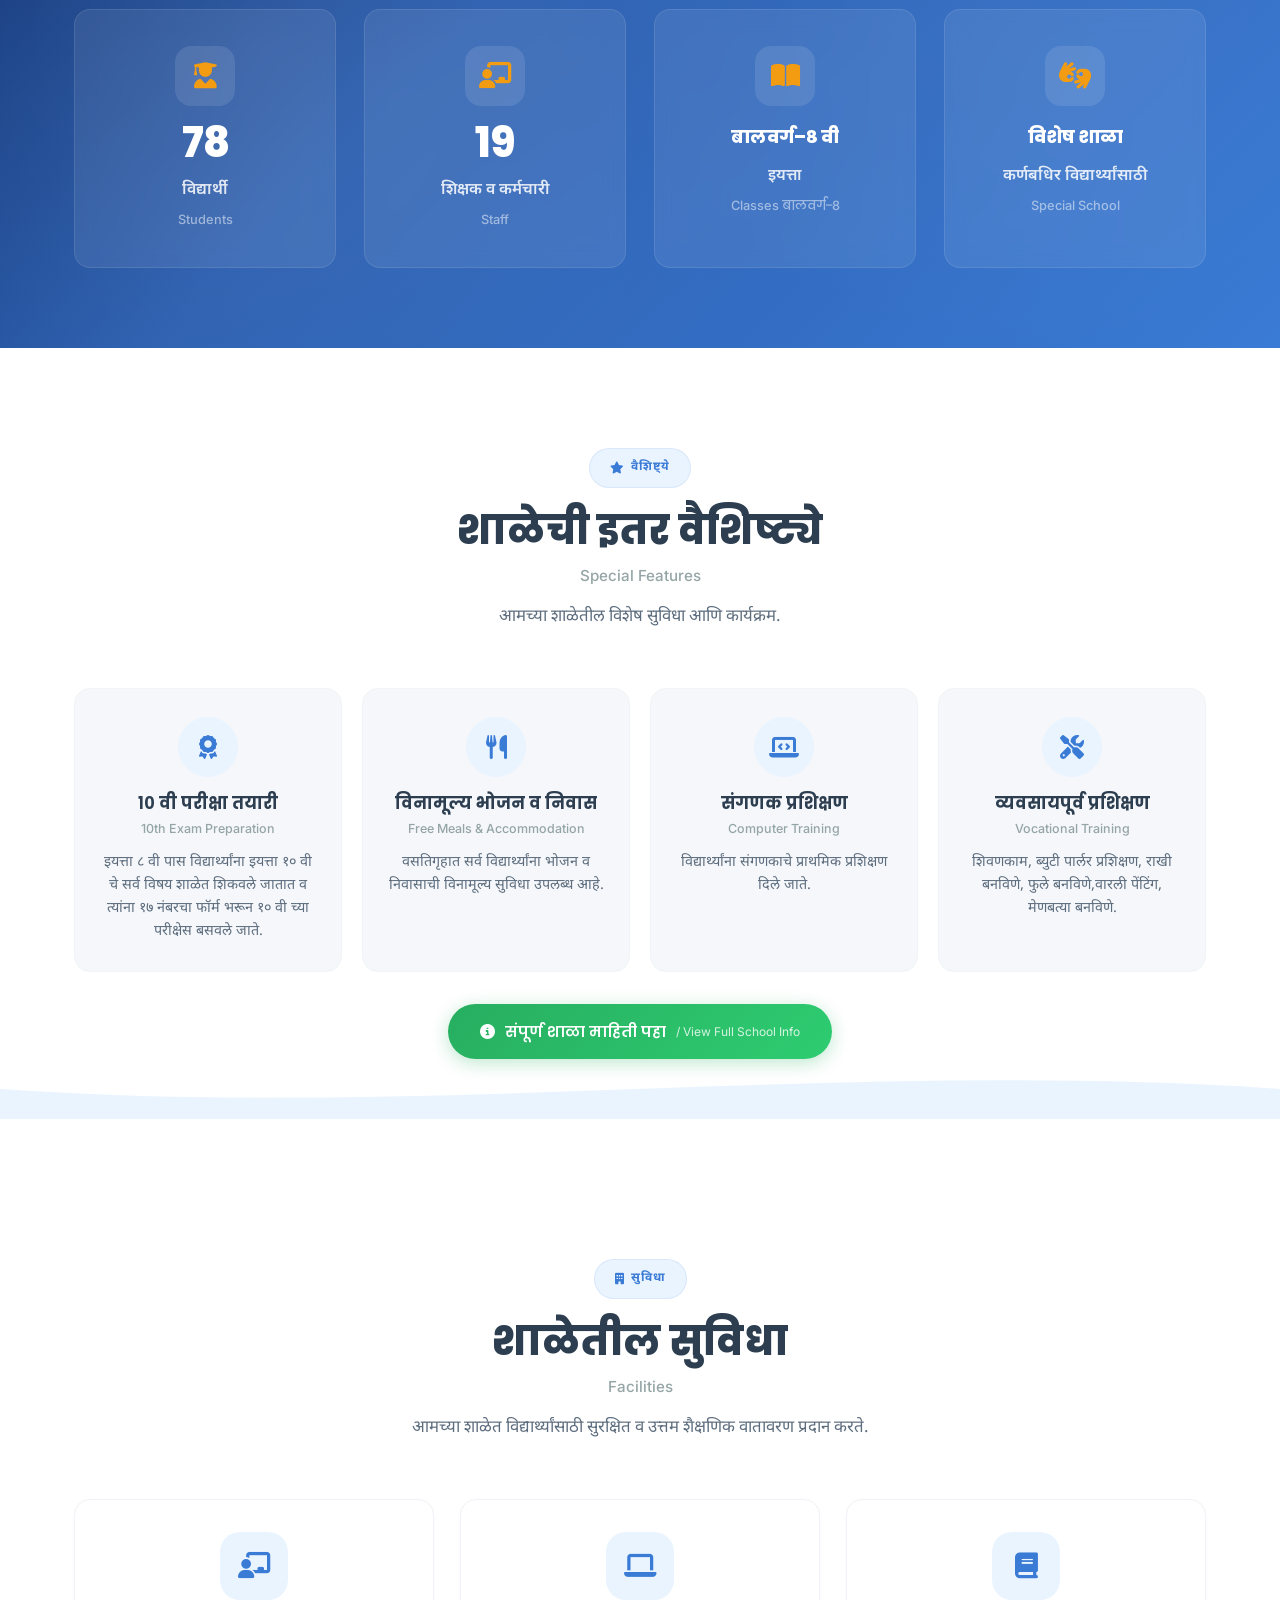
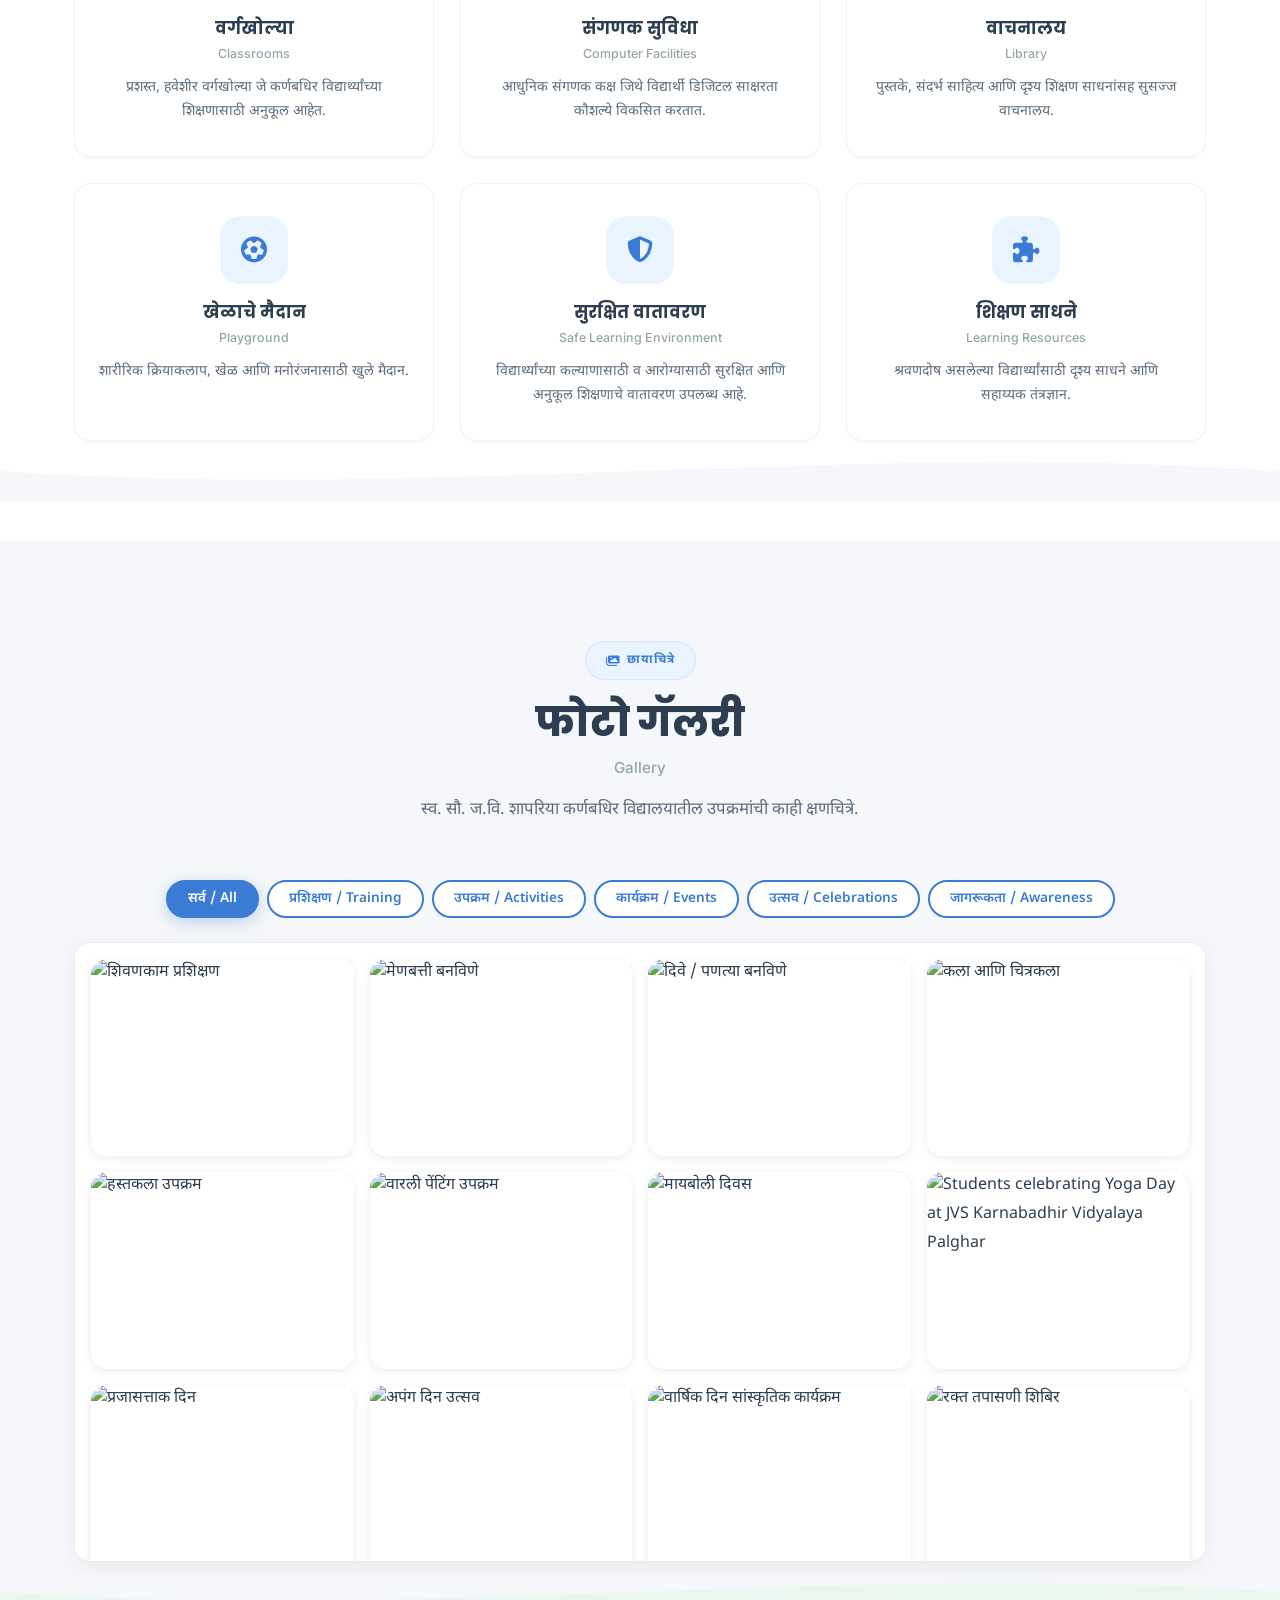
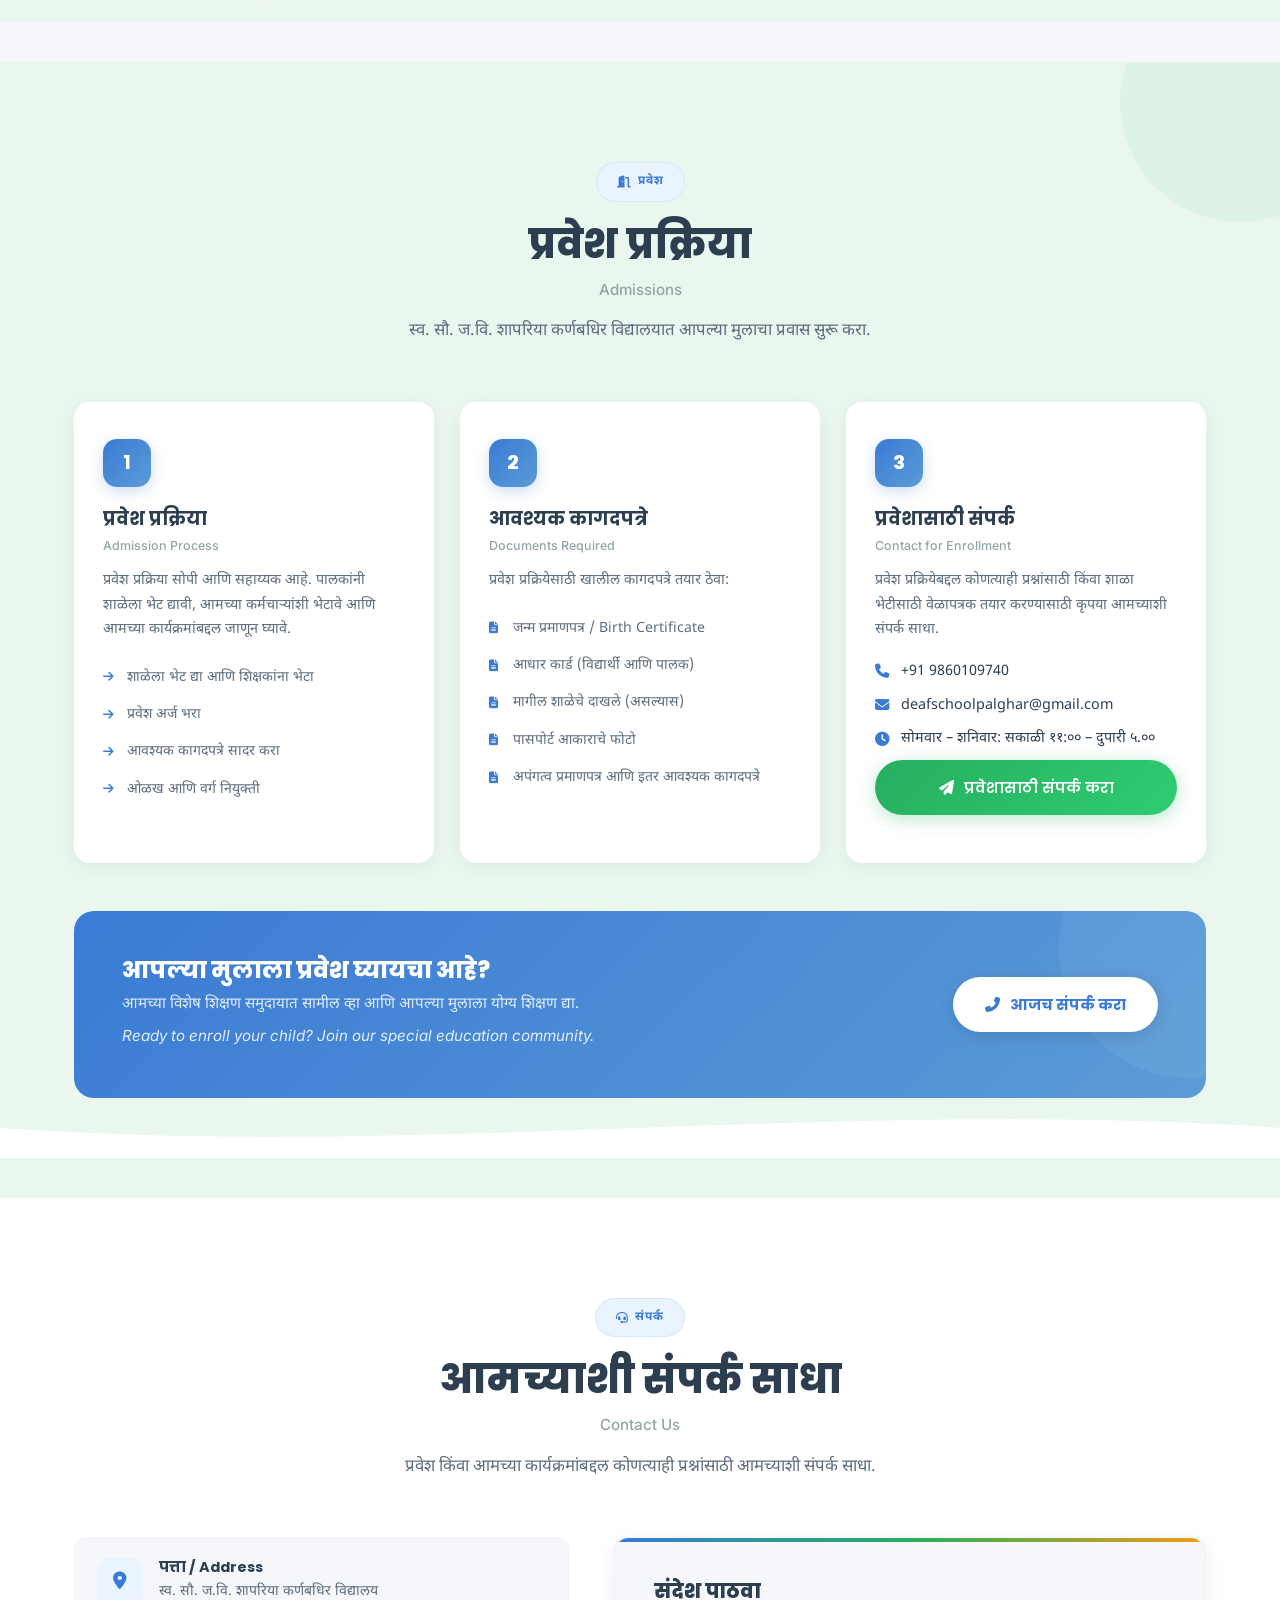
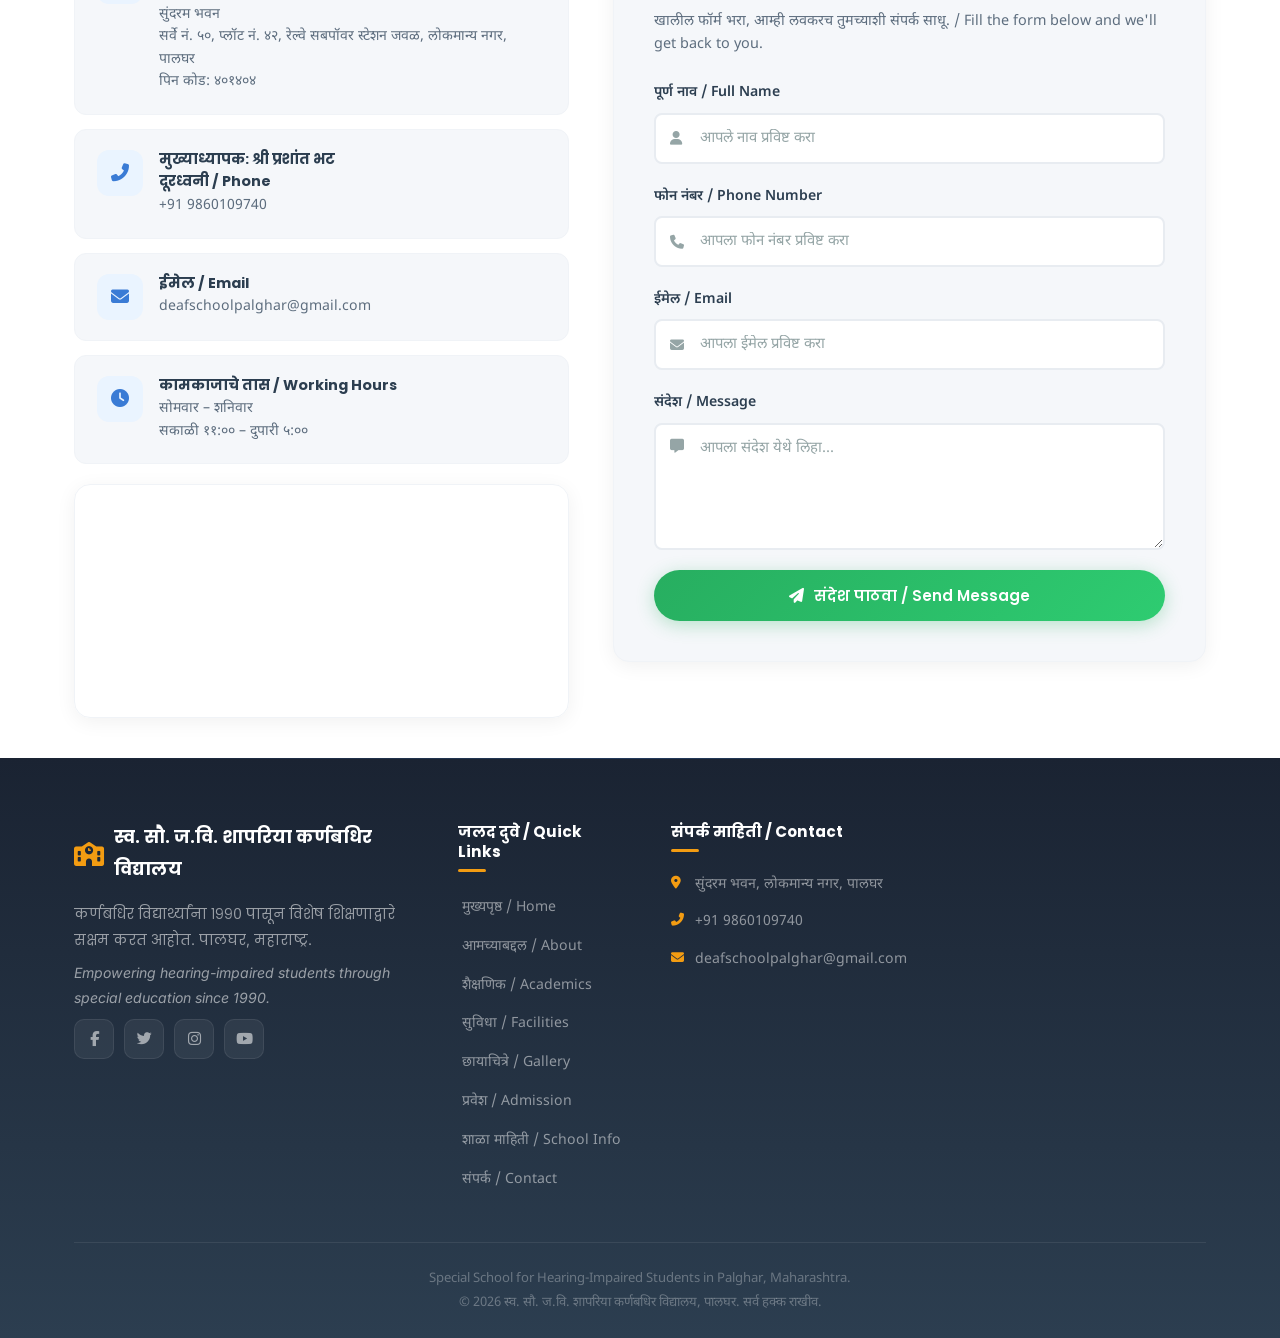
==== commit c3f3d6af: "search engine optimised" ====
--- a/index.html
+++ b/index.html
@@ -1,21 +1,40 @@
 <!DOCTYPE html>
-<html lang="mr">
+<html lang="mr-IN">
 <head>
     <meta charset="UTF-8">
     <meta name="viewport" content="width=device-width, initial-scale=1.0">
     <meta name="description" content="प्रतिक सेवा मंडळ संचालित स्व. सौ. ज.वि. शापरिया कर्णबधिर विद्यालय, पालघर – श्रवणबधिर विद्यार्थ्यांसाठी विशेष शिक्षण. A special school for hearing-impaired students in Palghar since 1990.">
-    <meta name="keywords" content="SSJVS Karnabadhir Vidyalaya, शापरिया कर्णबधिर विद्यालय, Palghar school, hearing impaired education, special education Maharashtra, deaf school Palghar">
+    <meta name="keywords" content="Karnabadhir Vidyalaya Palghar, Deaf School Palghar, Special School for Hearing Impaired Students, Special Education Maharashtra, JVS Karnabadhir Vidyalaya, Shapariya Karnabadhir Vidyalaya">
     <meta name="author" content="Swa. Sau. J.V. Shapariya Karnabadhir Vidyalaya">
     <meta name="robots" content="index, follow">
     <meta property="og:title" content="स्व. सौ. ज.वि. शापरिया कर्णबधिर विद्यालय, पालघर">
     <meta property="og:description" content="श्रवणबधिर विद्यार्थ्यांसाठी विशेष शिक्षण. A special school for hearing-impaired students in Palghar since 1990.">
+    <meta property="og:image" content="https://cdn.phototourl.com/uploads/2026-03-07-deefe616-1c81-46a3-823a-adb2c102151e.jpg">
     <meta property="og:type" content="website">
-    <title>स्व. सौ. ज.वि. शापरिया कर्णबधिर विद्यालय, पालघर | SSJVS Karnabadhir Vidyalaya</title>
+    <title>JVS Karnabadhir Vidyalaya Palghar | Special School for Hearing Impaired Students | स्व. सौ. ज.वि. शापरिया कर्णबधिर विद्यालय, पालघर</title>
+    <link rel="canonical" href="https://jvskarnabadhirvidyalaya.in/">
     <link rel="preconnect" href="https://fonts.googleapis.com">
     <link rel="preconnect" href="https://fonts.gstatic.com" crossorigin>
     <link href="https://fonts.googleapis.com/css2?family=Inter:wght@300;400;500;600;700;800&family=Noto+Sans+Devanagari:wght@300;400;500;600;700;800;900&family=Poppins:wght@300;400;500;600;700;800&display=swap" rel="stylesheet">
     <link rel="stylesheet" href="https://cdnjs.cloudflare.com/ajax/libs/font-awesome/6.5.1/css/all.min.css" integrity="sha512-DTOQO9RWCH3ppGqcWaEA1BIZOC6xxalwEsw9c2QQeAIftl+Vegovlnee1c9QX4TctnWMn13TZye+giMm8e2LwA==" crossorigin="anonymous" referrerpolicy="no-referrer">
     <link rel="stylesheet" href="style.css">
+
+    <script type="application/ld+json">
+{
+ "@context": "https://schema.org",
+ "@type": "School",
+ "name": "JVS Karnabadhir Vidyalaya Palghar",
+ "alternateName": "स्व. सौ. ज.वि. शापरिया कर्णबधिर विद्यालय, पालघर",
+ "url": "https://jvskarnabadhirvidyalaya.in",
+ "address": {
+   "@type": "PostalAddress",
+   "addressLocality": "Palghar",
+   "addressRegion": "Maharashtra",
+   "addressCountry": "India"
+ },
+ "telephone": "+91 9860108740"
+}
+</script>
 </head>
 <body>
 
@@ -58,7 +77,7 @@
             <span class="hero-badge"><i class="fas fa-star"></i> प्रतिक सेवा मंडळ संचालित <i class="fas fa-star"></i></span>
             <h1 class="hero-title">स्व. सौ. ज.वि. शापरिया कर्णबधिर विद्यालय, पालघर</h1>
             <p class="hero-subtitle-mr">'श्रवणबाधित विद्यार्थ्यांसाठी विशेष शाळा'</p>
-            <p class="hero-subtitle-en">A Special School for Hearing-Impaired Students</p>
+            <p class="hero-subtitle-en">JVS Karnabadhir Vidyalaya, Palghar - Special School for Hearing-Impaired Students</p>
             <div class="hero-buttons">
                 <a href="#admissions" class="btn btn-primary">
                     <i class="fas fa-graduation-cap"></i> प्रवेश सुरू आहे <span class="btn-en">/ Admissions Open</span>
@@ -101,8 +120,8 @@
                 </div>
                 <div class="about-content" data-aos>
                     <h3>विशेष शिक्षणाचा वारसा</h3>
-                    <p class="about-mr">प्रतिक सेवा मंडळ संचालित स्व. सौ. ज.वि. शापरिया कर्णबधिर विद्यालय, पालघर ही कर्णबधिर विद्यार्थ्यांसाठी विशेष शाळा आहे. येथे बालवर्ग ते ८ वी पर्यंत शिक्षण दिले जाते. सध्या शाळेत सुमारे <strong>७८ विद्यार्थी</strong> शिक्षण घेत आहेत. शाळेत एकूण <strong>१0 शिक्षक व ९ शिक्षकेतर कर्मचारी</strong> कार्यरत आहेत. शाळेचा उद्देश कर्णबधिर विद्यार्थ्यांचा सर्वांगीण विकास करणे आणि त्यांना समाजात आत्मविश्वासाने उभे राहण्यास सक्षम बनवणे हा आहे.</p>
-                    <p class="about-en">Pratik Seva Mandal's Swa. Sau. J.V. Shapariya Karnabadhir Vidyalaya, Palghar is a special school for hearing-impaired students. The school provides education from Class 6 to 8 with approximately 78 students and 19 teaching & non-teaching staff members.</p>
+                    <p class="about-mr">प्रतिक सेवा मंडळ संचालित स्व. सौ. ज.वि. शापरिया कर्णबधिर विद्यालय, पालघर ही कर्णबधिर विद्यार्थ्यांसाठी विशेष शाळा आहे. येथे बालवर्ग ते ८ वी पर्यंत शिक्षण दिले जाते. सध्या शाळेत सुमारे <strong>७८ विद्यार्थी</strong> शिक्षण घेत आहेत. शाळेत एकूण <strong>१० शिक्षक व ९ शिक्षकेतर कर्मचारी</strong> कार्यरत आहेत. शाळेचा उद्देश कर्णबधिर विद्यार्थ्यांचा सर्वांगीण विकास करणे आणि त्यांना समाजात आत्मविश्वासाने उभे राहण्यास सक्षम बनवणे हा आहे.</p>
+                    <p class="about-en">Pratik Seva Mandal's Swa. Sau. J.V. Shapariya Karnabadhir Vidyalaya, Palghar is a special school for hearing-impaired students. The school provides education from Nursery to 8 with approximately 78 students and 19 teaching & non-teaching staff members.</p>
                     <div class="about-features">
                         <div class="about-feature">
                             <div class="feature-icon"><i class="fas fa-hands-holding-child"></i></div>
@@ -433,7 +452,7 @@
                         </div>
                     </div>
                     <div class="gallery-item" data-category="events" data-aos>
-                        <img src="https://cdn.phototourl.com/uploads/2026-03-08-61fab401-6978-474c-8709-1f026a1f58be.jpg" alt="योग दिवस" loading="lazy">
+                        <img src="https://cdn.phototourl.com/uploads/2026-03-08-61fab401-6978-474c-8709-1f026a1f58be.jpg" alt="Students celebrating Yoga Day at JVS Karnabadhir Vidyalaya Palghar" loading="lazy">
                         <div class="gallery-overlay">
                             <div class="gallery-zoom"><i class="fas fa-search-plus"></i></div>
                             <h4>योग दिवस</h4>
@@ -625,11 +644,13 @@
                         </div>
                     </div>
                     <div class="contact-map" data-aos>
-                        <iframe
-                            title="स्व. सौ. ज.वि. शापरिया कर्णबधिर विद्यालय स्थान"
-                            src="https://www.google.com/maps/embed?pb=!1m18!1m12!1m3!1d60108.54043073498!2d72.71973!3d19.6967!2m3!1f0!2f0!3f0!3m2!1i1024!2i768!4f13.1!3m3!1m2!1s0x3be71c08b16fb7d5%3A0x68ef13a7b0fe3655!2sPalghar%2C%20Maharashtra!5e0!3m2!1sen!2sin!4v1700000000000!5m2!1sen!2sin"
-                            width="100%" height="220" style="border:0; border-radius: 12px;" allowfullscreen="" loading="lazy"
-                            referrerpolicy="no-referrer-when-downgrade">
+                        <iframe src="https://www.google.com/maps/embed?pb=!1m18!1m12!1m3!1d3756.576064075103!2d72.77075367375478!3d19.688083832475147!2m3!1f0!2f0!3f0!3m2!1i1024!2i768!4f13.1!3m3!1m2!1s0x3be71cc437c16a27%3A0x47b179d8c9fc3a0b!2sPratik%20Seva%20Mandal%20(Deaf%20School)!5e0!3m2!1sen!2sin!4v1772979495056!5m2!1sen!2sin" 
+                        width="100%" 
+                        height="220" 
+                        style="border:0; border-radius: 12px;" 
+                        allowfullscreen="" 
+                        loading="lazy" 
+                        referrerpolicy="no-referrer-when-downgrade">
                         </iframe>
                     </div>
                 </div>
@@ -716,7 +737,8 @@
                 </div>
             </div>
             <div class="footer-bottom">
-                <p>&copy; 2026 स्व. सौ. ज.वि. शापरिया कर्णबधिर विद्यालय, पालघर. सर्व हक्क राखीव. Made with <i class="fas fa-heart heart"></i></p>
+                <p>Special School for Hearing-Impaired Students in Palghar, Maharashtra.</p>
+                <p>&copy; 2026 स्व. सौ. ज.वि. शापरिया कर्णबधिर विद्यालय, पालघर. सर्व हक्क राखीव.</p>
             </div>
         </div>
     </footer>
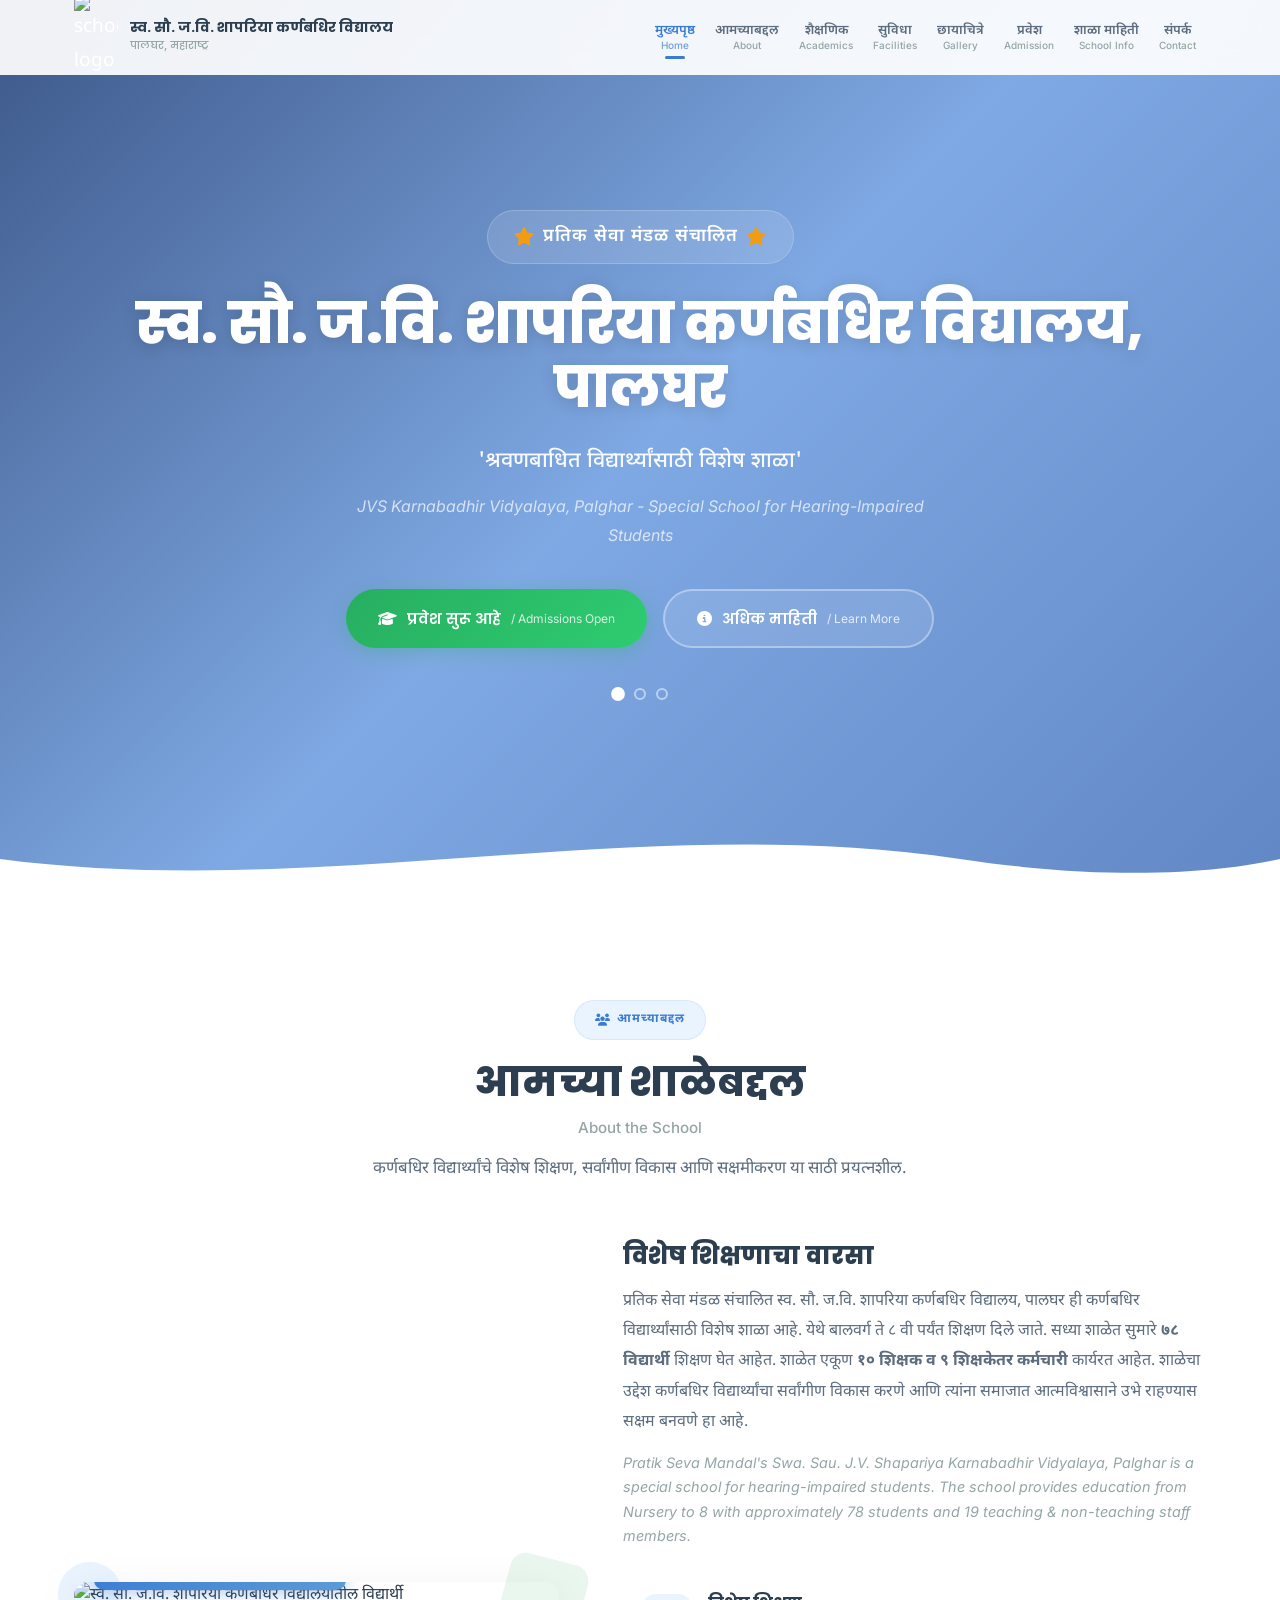
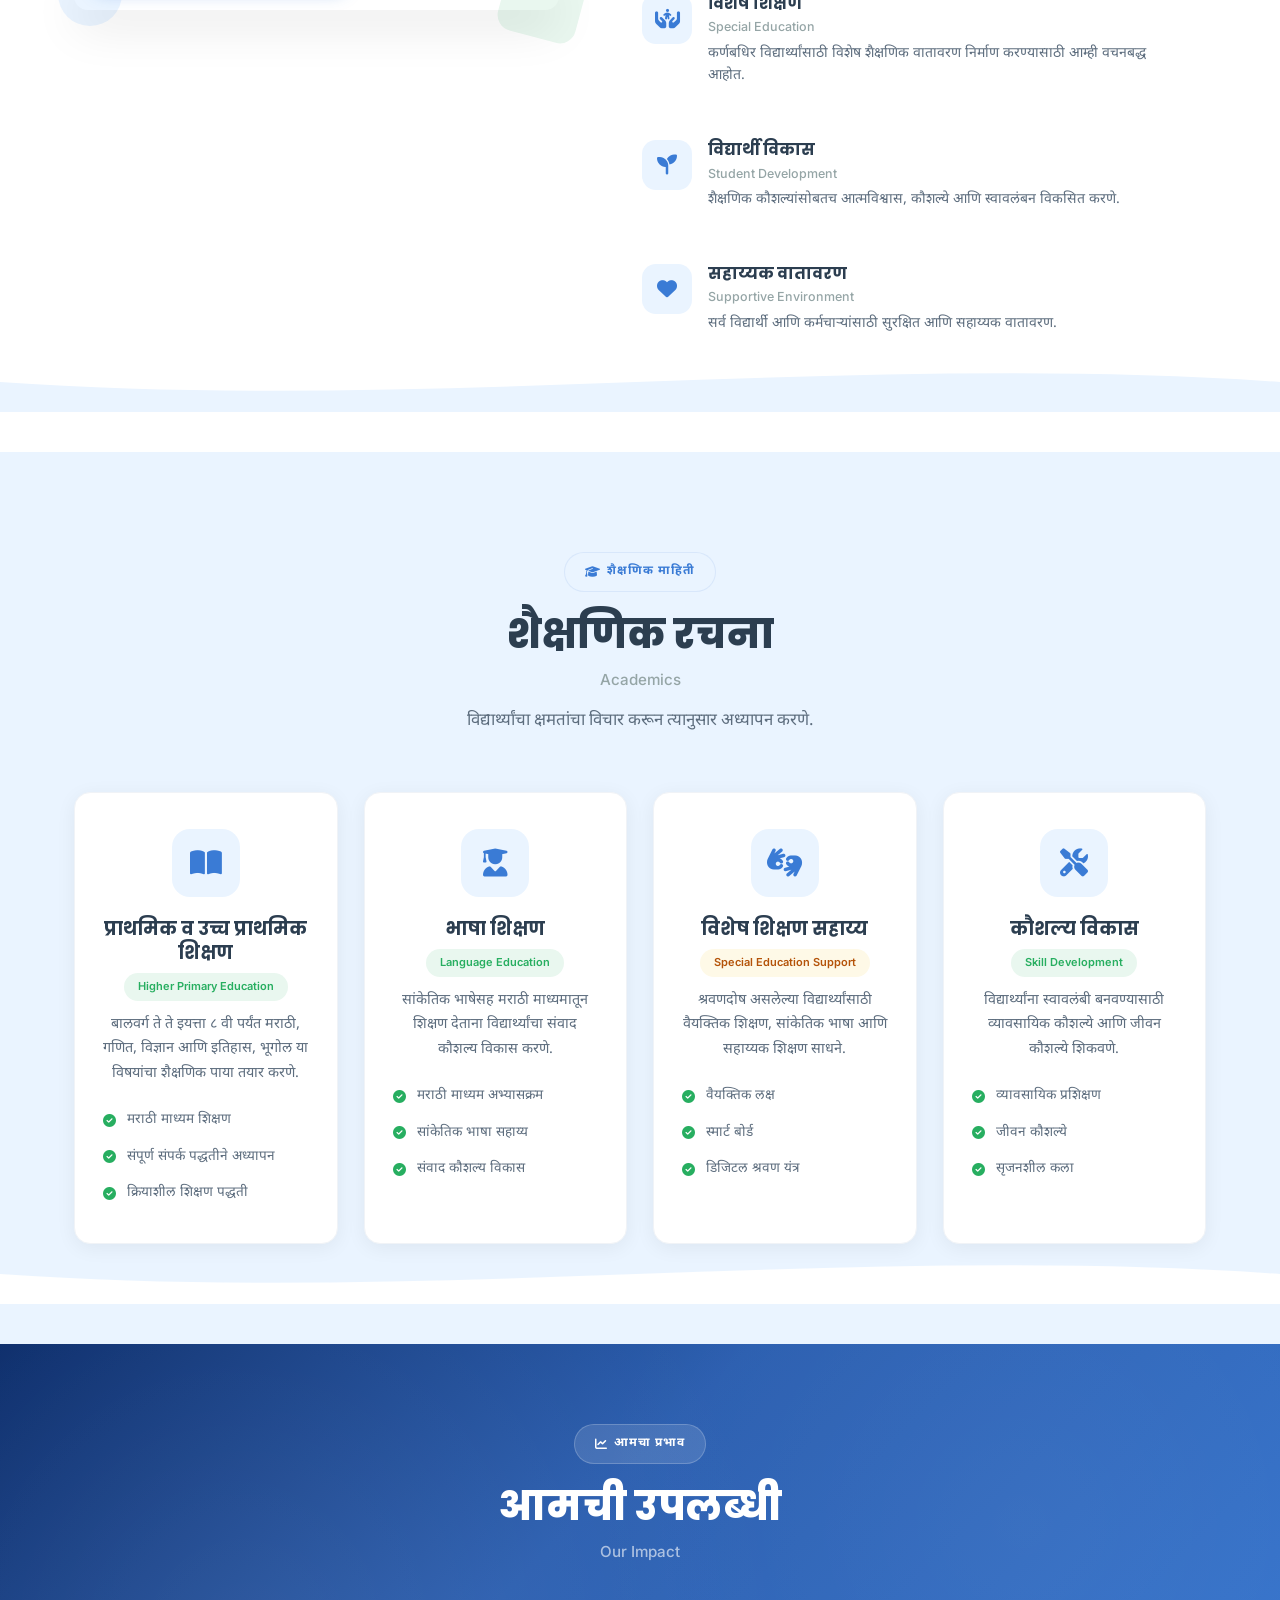
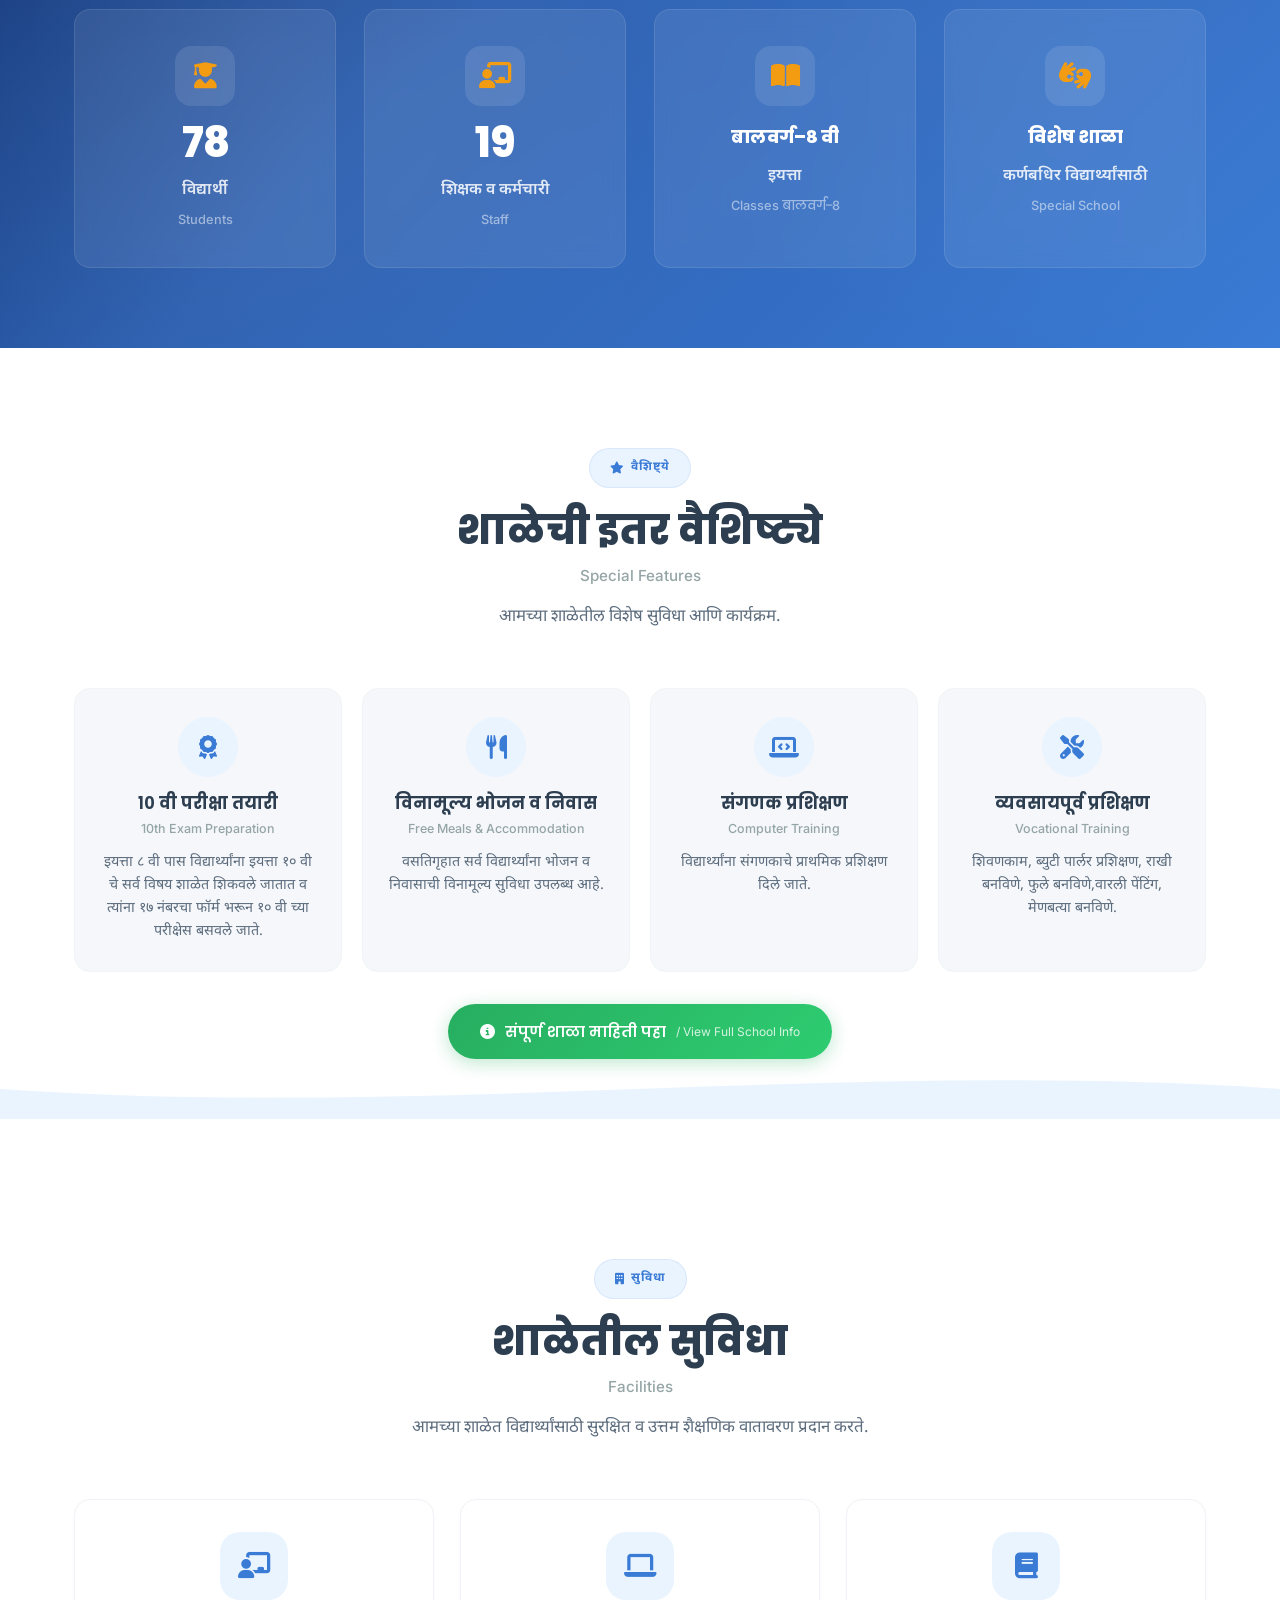
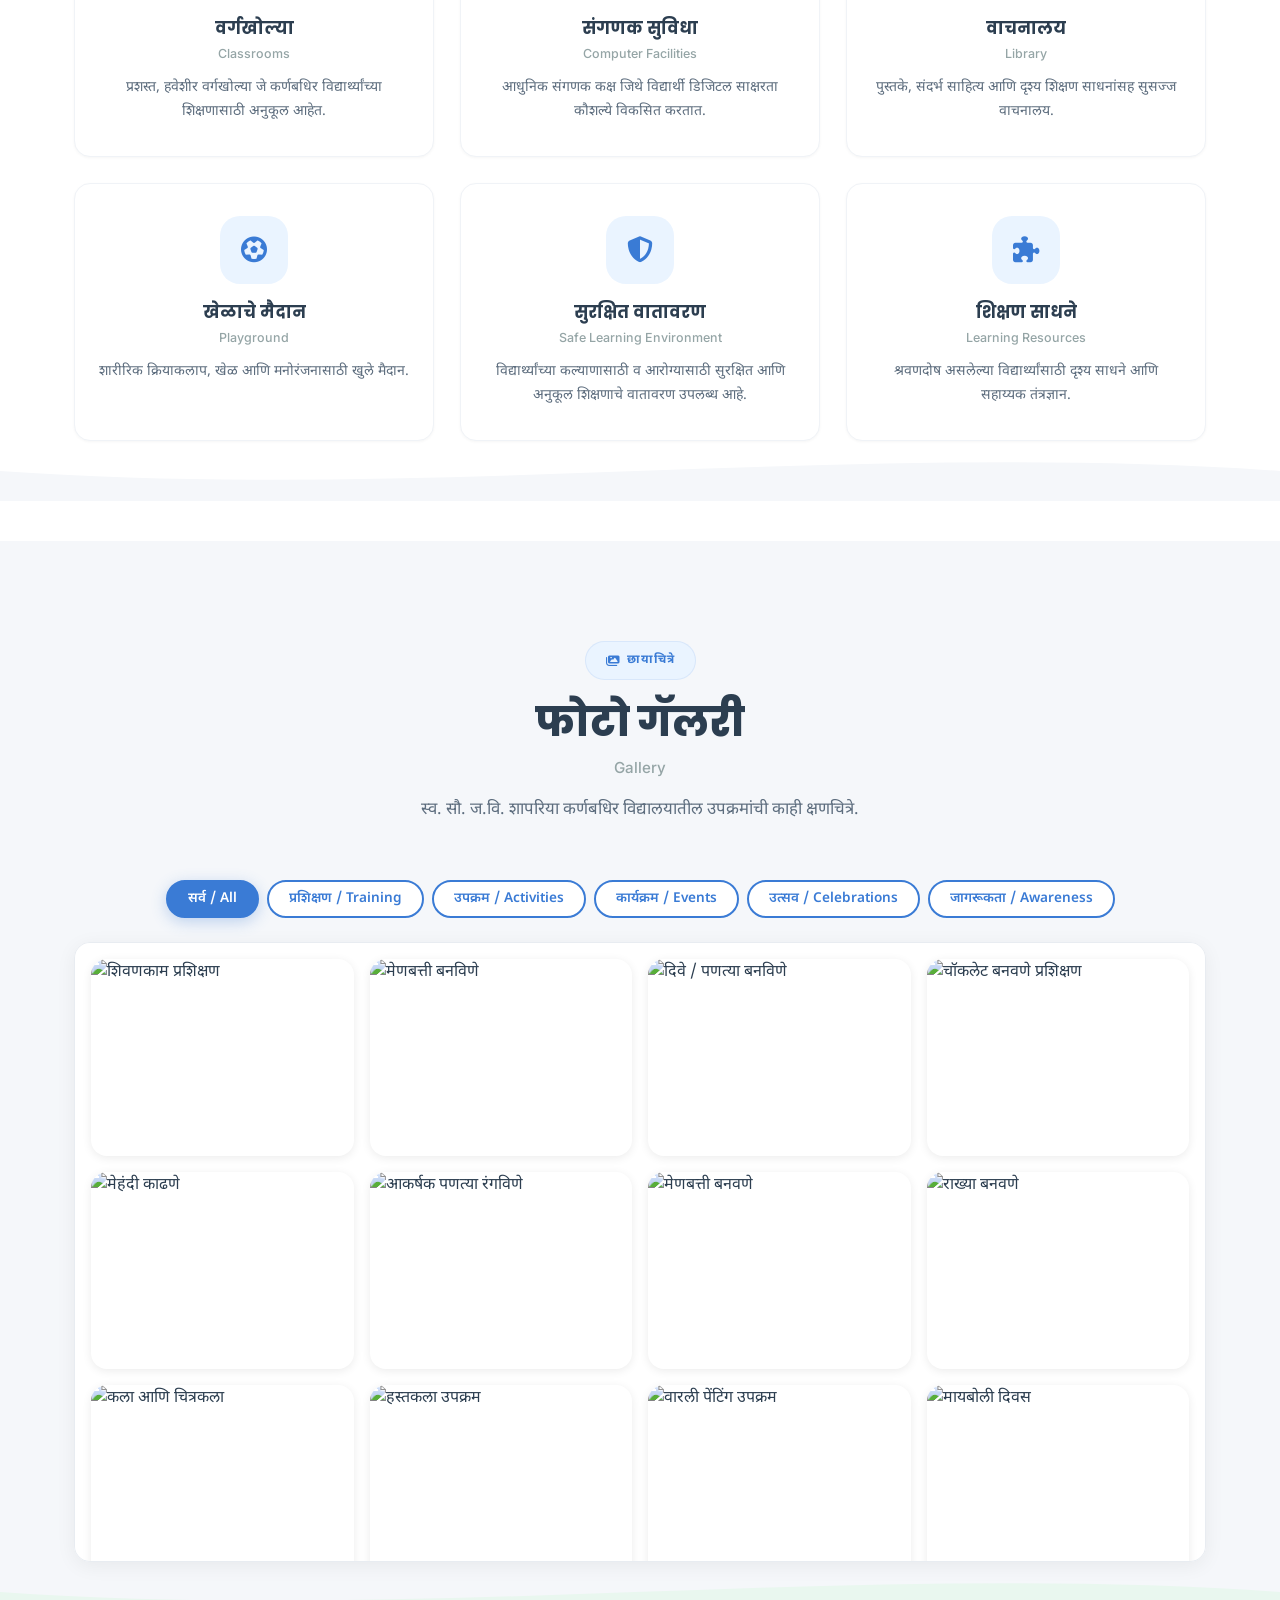
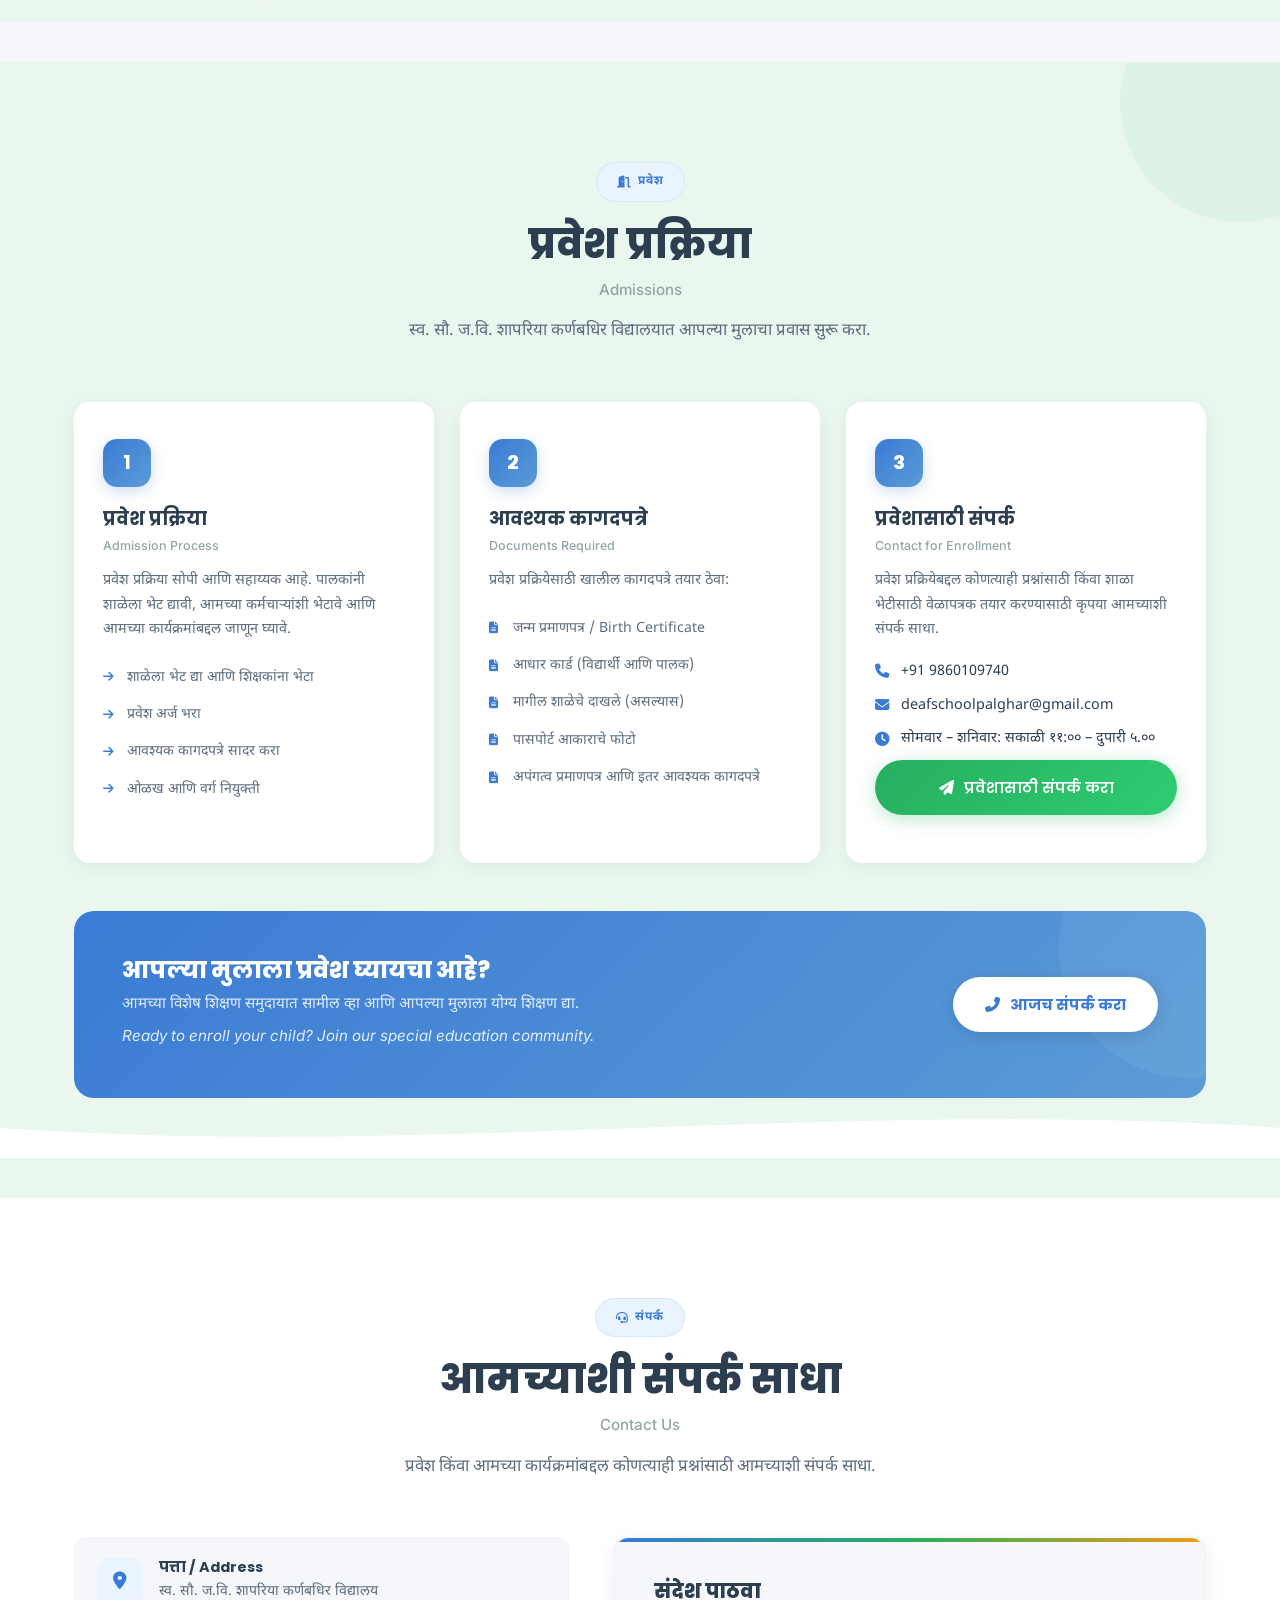
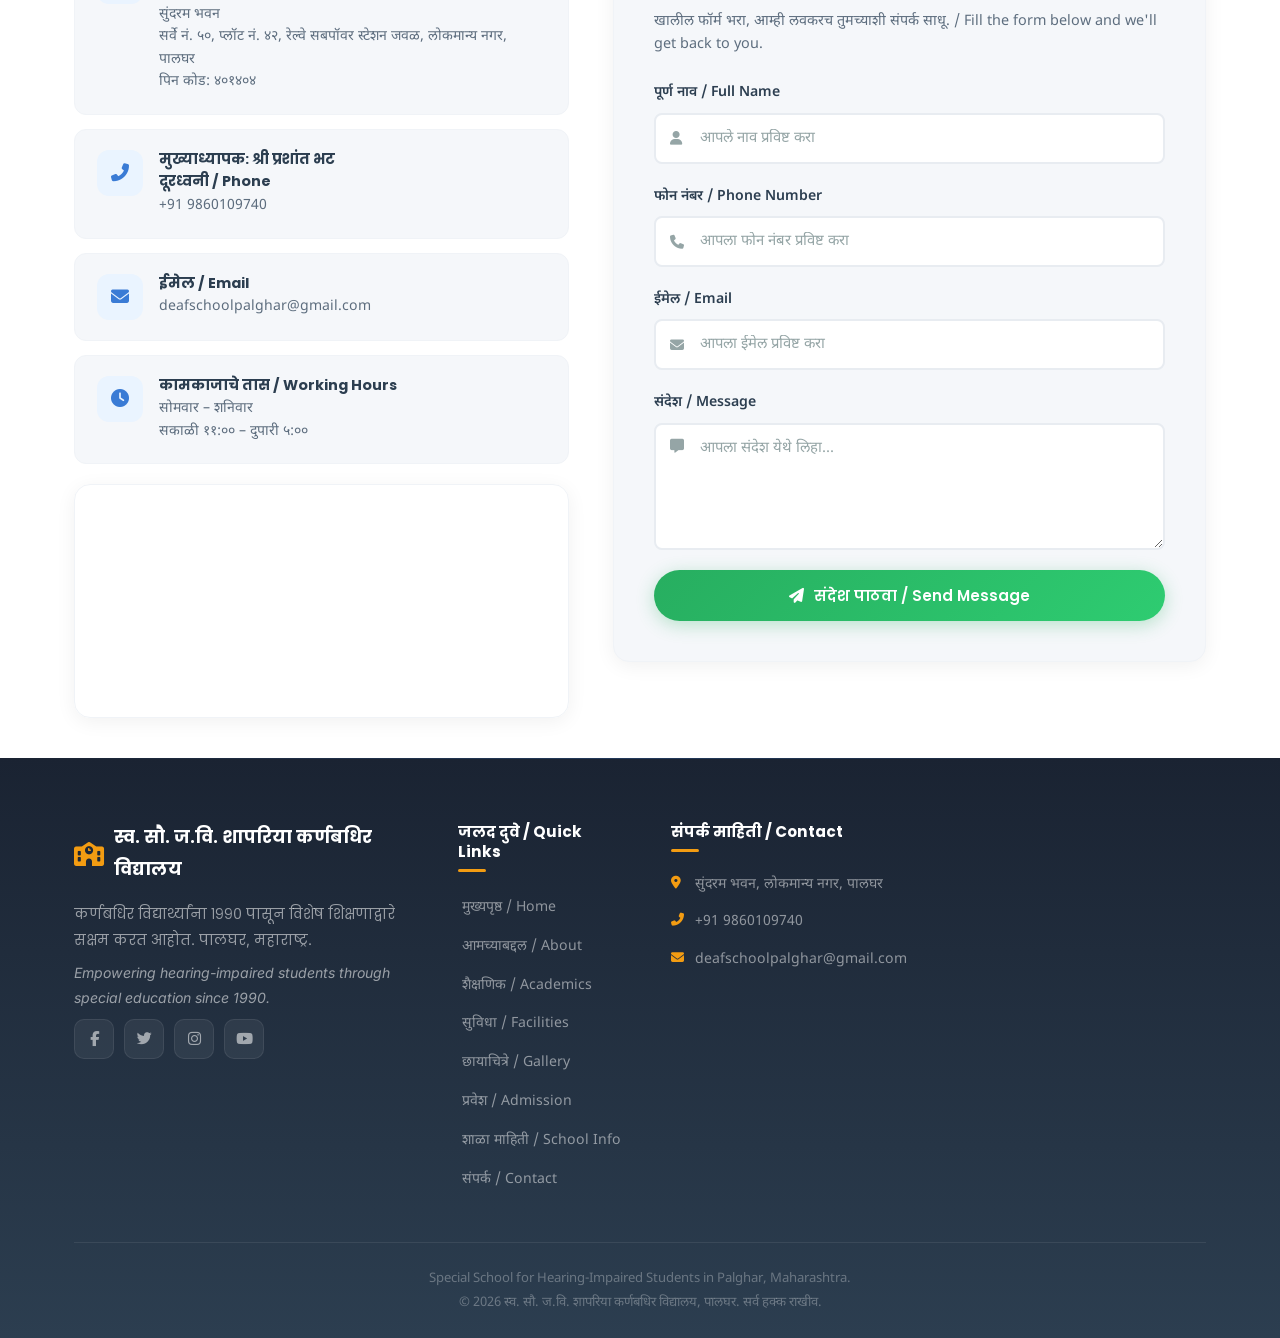
==== commit 69aadfb5: "html tag for google seo" ====
--- a/index.html
+++ b/index.html
@@ -8,11 +8,12 @@
     <meta name="author" content="Swa. Sau. J.V. Shapariya Karnabadhir Vidyalaya">
     <meta name="robots" content="index, follow">
     <meta property="og:title" content="स्व. सौ. ज.वि. शापरिया कर्णबधिर विद्यालय, पालघर">
-    <meta property="og:description" content="श्रवणबधिर विद्यार्थ्यांसाठी विशेष शिक्षण. A special school for hearing-impaired students in Palghar since 1990.">
+    <meta property="og:description" content="कर्णबधिर विद्यार्थ्यांसाठी विशेष शिक्षण. A special school for hearing-impaired students in Palghar since 1990.">
     <meta property="og:image" content="https://cdn.phototourl.com/uploads/2026-03-07-deefe616-1c81-46a3-823a-adb2c102151e.jpg">
     <meta property="og:type" content="website">
+    <meta name="google-site-verification" content="8MfFHmB_S7O2iMNOykoR1DxlmKyrFANyCGNKHvu66X8" />
     <title>JVS Karnabadhir Vidyalaya Palghar | Special School for Hearing Impaired Students | स्व. सौ. ज.वि. शापरिया कर्णबधिर विद्यालय, पालघर</title>
-    <link rel="canonical" href="https://jvskarnabadhirvidyalaya.in/">
+    <link rel="canonical" href="https://psmjvskarnabadhirvidyalaya.in/">
     <link rel="preconnect" href="https://fonts.googleapis.com">
     <link rel="preconnect" href="https://fonts.gstatic.com" crossorigin>
     <link href="https://fonts.googleapis.com/css2?family=Inter:wght@300;400;500;600;700;800&family=Noto+Sans+Devanagari:wght@300;400;500;600;700;800;900&family=Poppins:wght@300;400;500;600;700;800&display=swap" rel="stylesheet">
@@ -25,7 +26,7 @@
  "@type": "School",
  "name": "JVS Karnabadhir Vidyalaya Palghar",
  "alternateName": "स्व. सौ. ज.वि. शापरिया कर्णबधिर विद्यालय, पालघर",
- "url": "https://jvskarnabadhirvidyalaya.in",
+ "url": "https://psmjvskarnabadhirvidyalaya.in",
  "address": {
    "@type": "PostalAddress",
    "addressLocality": "Palghar",
@@ -417,6 +418,47 @@
                             <p>Diya and Panti making by students</p>
                         </div>
                     </div>
+                    <!-- Vocational Training -->
+                    <div class="gallery-item" data-category="training" data-aos>
+                        <img src="https://placehold.co/400x300/3a7bd5/ffffff?text=चॉकलेट+बनवणे" alt="चॉकलेट बनवणे प्रशिक्षण" loading="lazy">
+                        <div class="gallery-overlay">
+                            <div class="gallery-zoom"><i class="fas fa-search-plus"></i></div>
+                            <h4>चॉकलेट बनवणे प्रशिक्षण</h4>
+                            <p>Chocolate making training workshop</p>
+                        </div>
+                    </div>
+                    <div class="gallery-item" data-category="training" data-aos>
+                        <img src="https://placehold.co/400x300/27ae60/ffffff?text=मेहंदी+काढणे" alt="मेहंदी काढणे" loading="lazy">
+                        <div class="gallery-overlay">
+                            <div class="gallery-zoom"><i class="fas fa-search-plus"></i></div>
+                            <h4>मेहंदी काढणे</h4>
+                            <p>Mehendi art practice by students</p>
+                        </div>
+                    </div>
+                    <div class="gallery-item" data-category="training" data-aos>
+                        <img src="https://placehold.co/400x300/f39c12/ffffff?text=पणत्या+रंगविणे" alt="आकर्षक पणत्या रंगविणे" loading="lazy">
+                        <div class="gallery-overlay">
+                            <div class="gallery-zoom"><i class="fas fa-search-plus"></i></div>
+                            <h4>आकर्षक पणत्या रंगविणे</h4>
+                            <p>Decorative diya painting activity</p>
+                        </div>
+                    </div>
+                    <div class="gallery-item" data-category="training" data-aos>
+                        <img src="https://placehold.co/400x300/e74c3c/ffffff?text=मेणबत्ती+बनवणे" alt="मेणबत्ती बनवणे" loading="lazy">
+                        <div class="gallery-overlay">
+                            <div class="gallery-zoom"><i class="fas fa-search-plus"></i></div>
+                            <h4>मेणबत्ती बनवणे</h4>
+                            <p>Candle making training session</p>
+                        </div>
+                    </div>
+                    <div class="gallery-item" data-category="training" data-aos>
+                        <img src="https://placehold.co/400x300/9b59b6/ffffff?text=राख्या+बनवणे" alt="राख्या बनवणे" loading="lazy">
+                        <div class="gallery-overlay">
+                            <div class="gallery-zoom"><i class="fas fa-search-plus"></i></div>
+                            <h4>राख्या बनवणे</h4>
+                            <p>Handmade rakhi making activity</p>
+                        </div>
+                    </div>
                     <!-- Activities -->
                     <div class="gallery-item" data-category="activities" data-aos>
                         <img src="https://cdn.phototourl.com/uploads/2026-03-08-fdb452f9-97e7-4a24-a193-66de10134b3e.jpg" alt="कला आणि चित्रकला" loading="lazy">
@@ -759,4 +801,4 @@
 
     <script src="script.js"></script>
 </body>
-</html>
+</html>
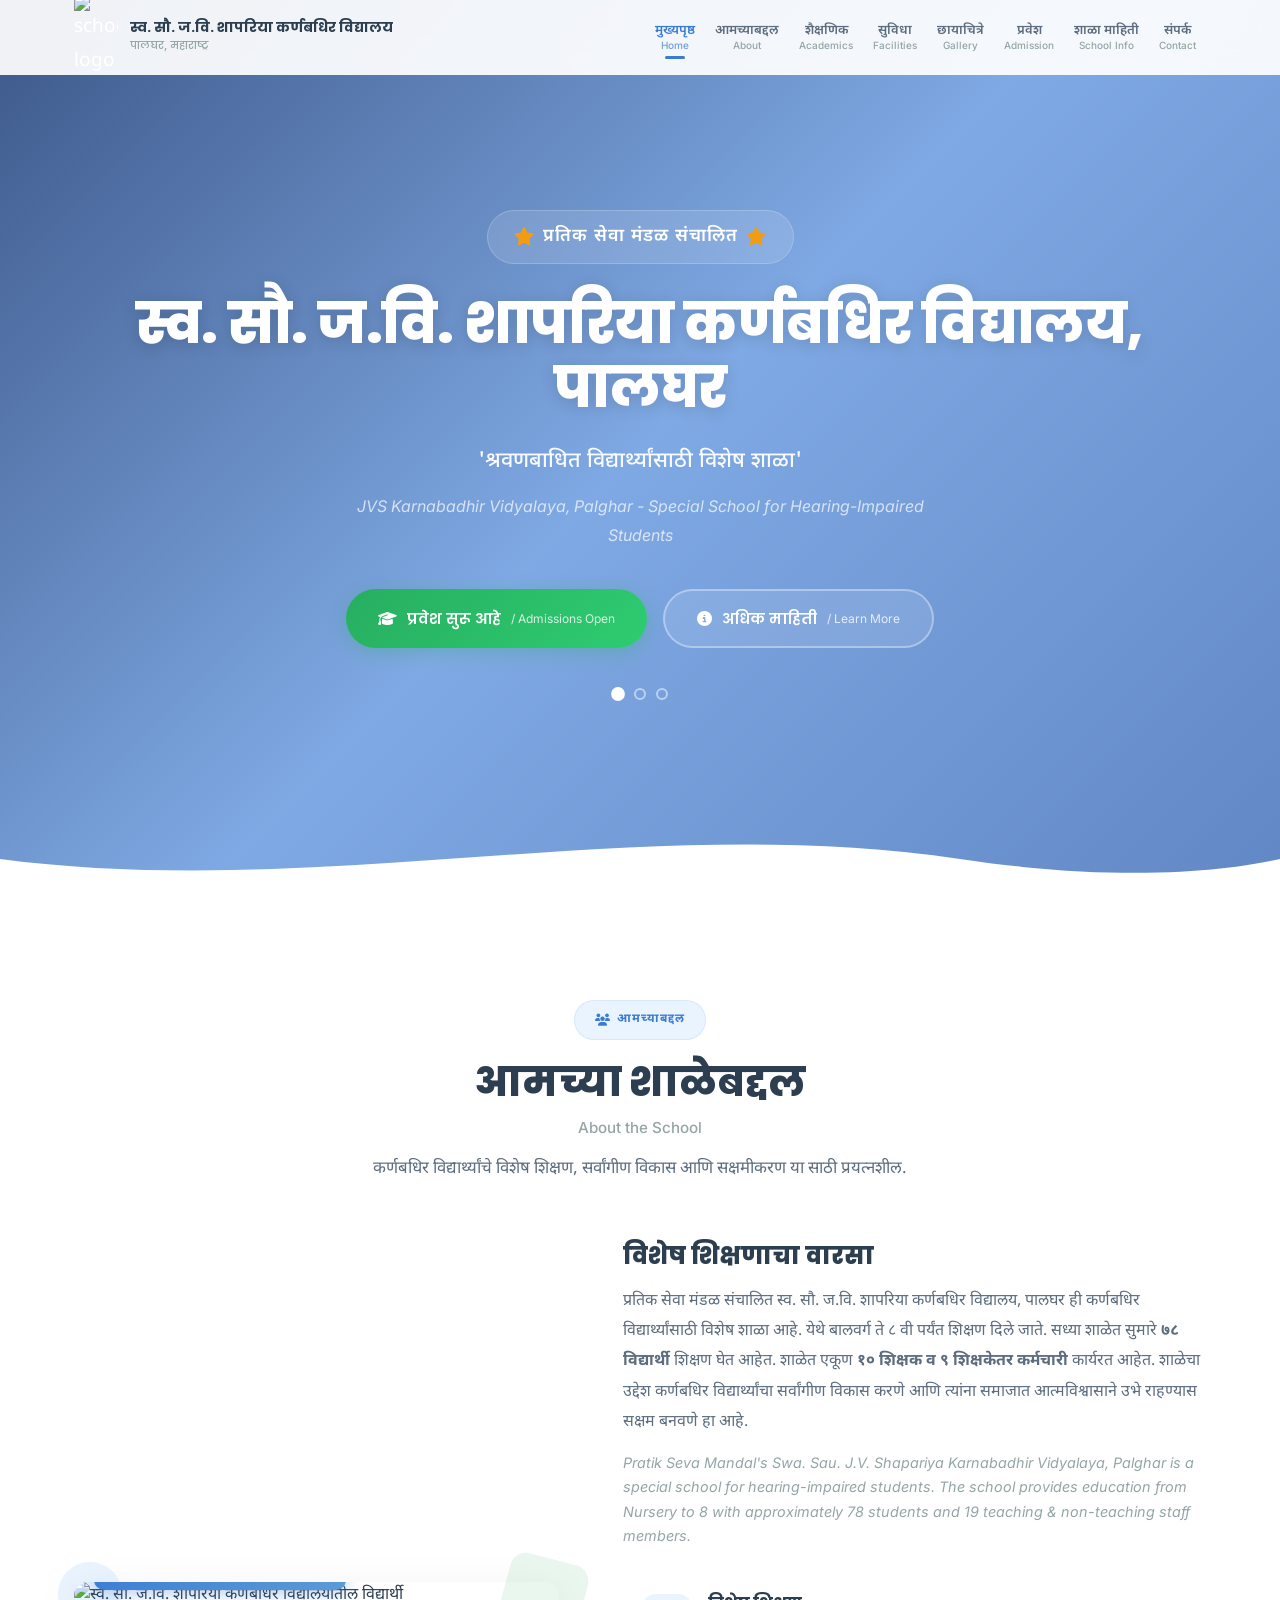
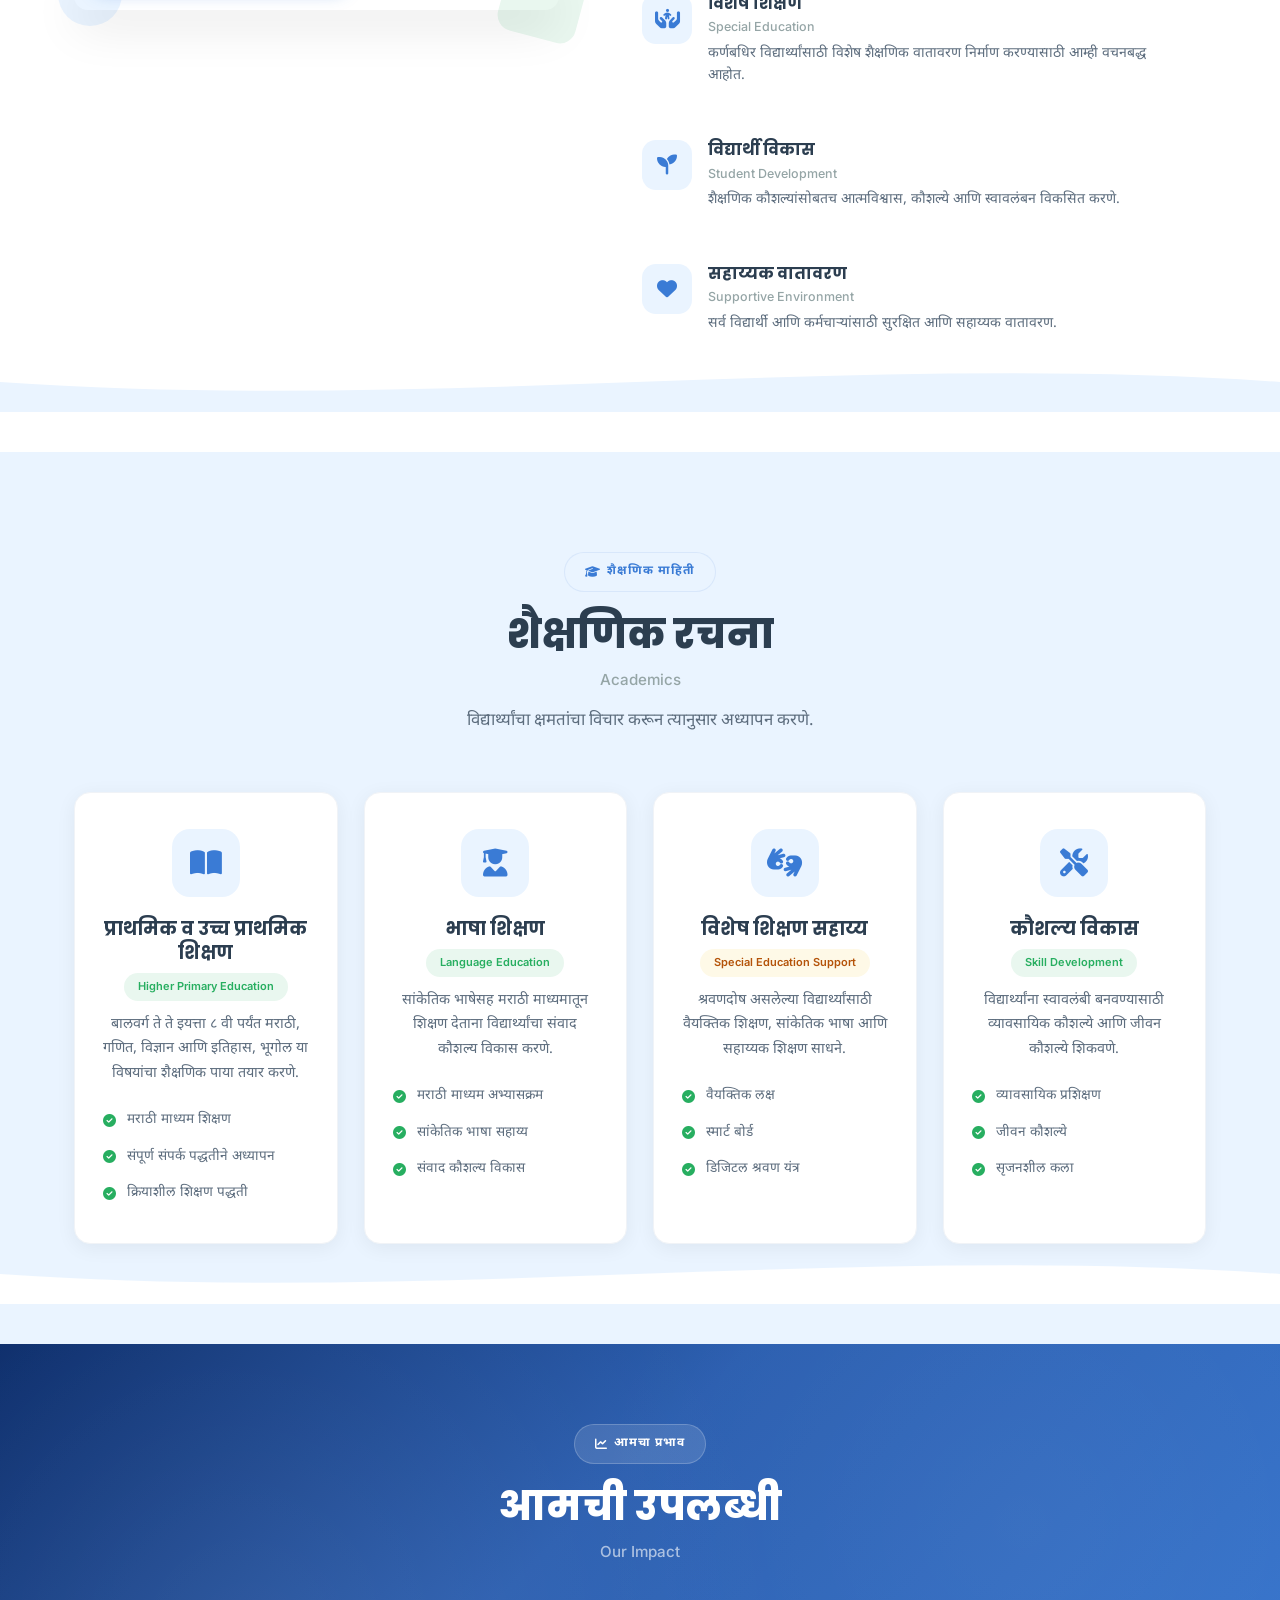
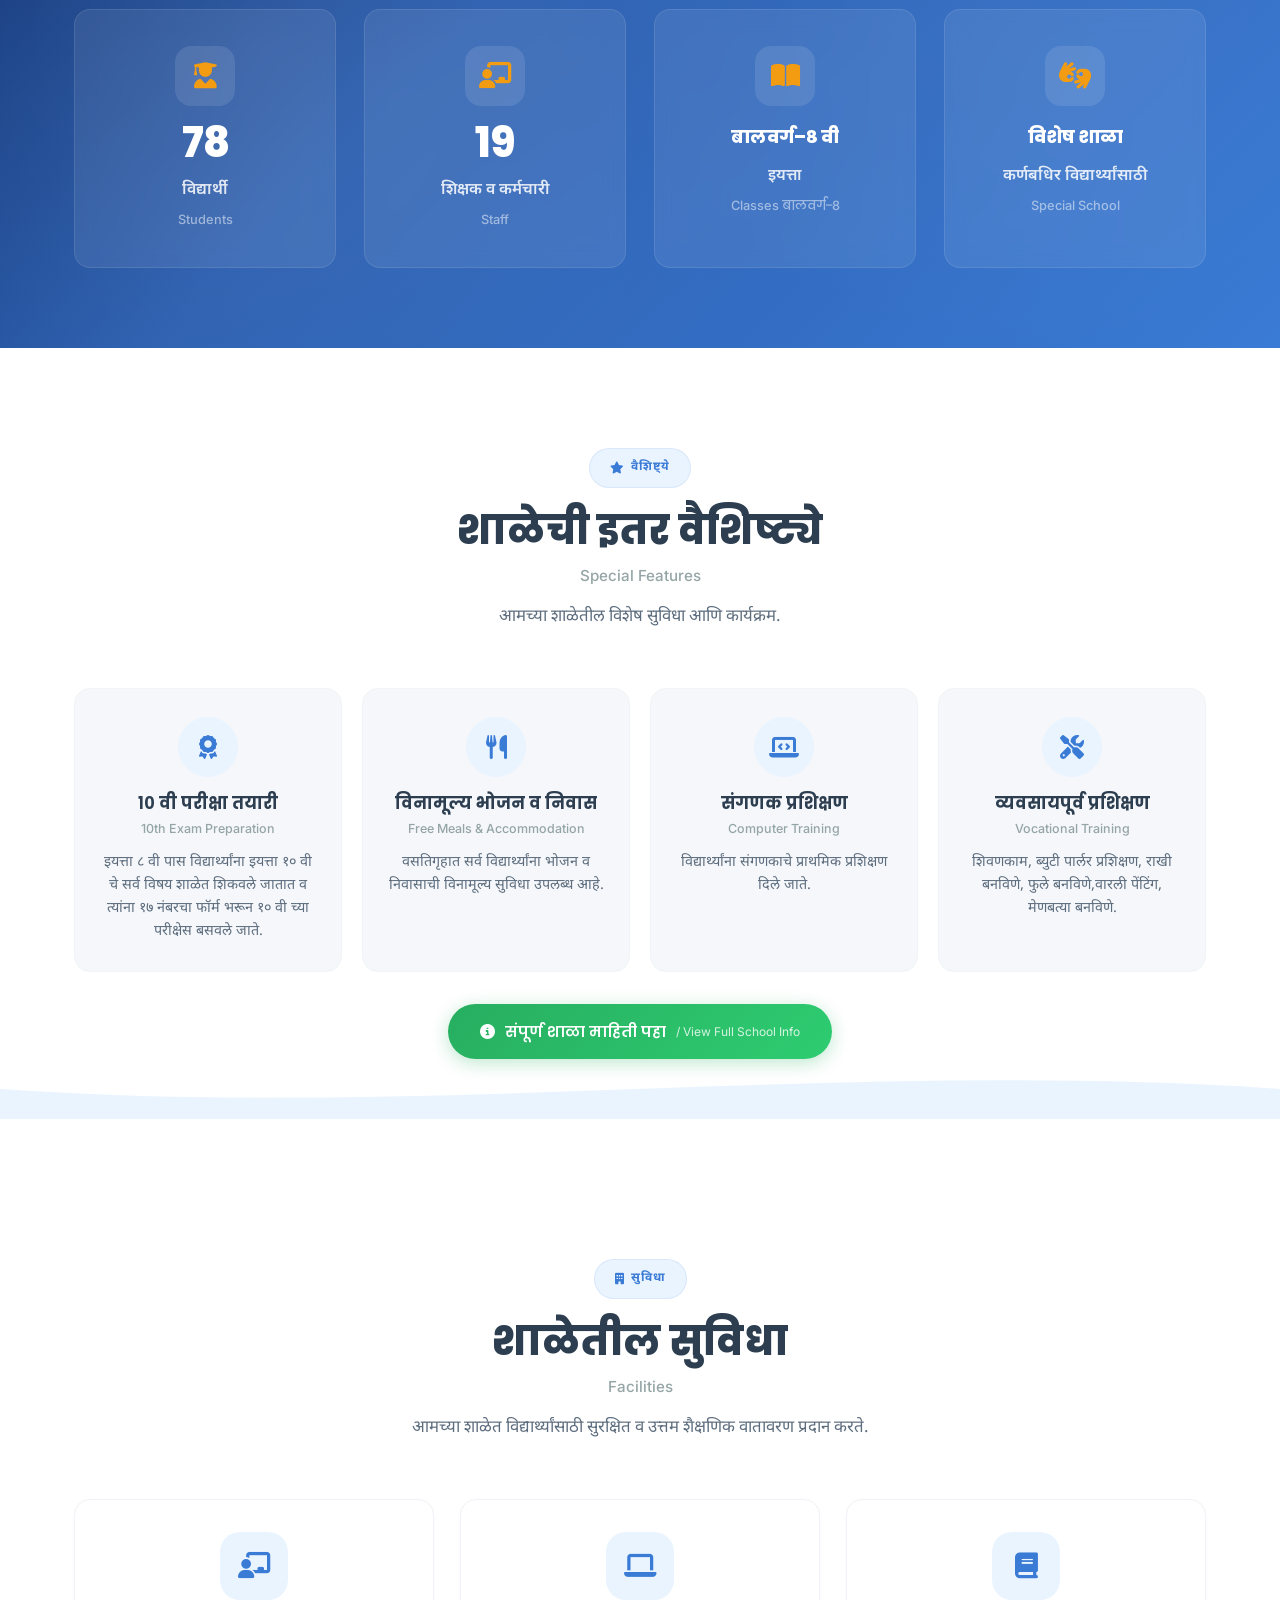
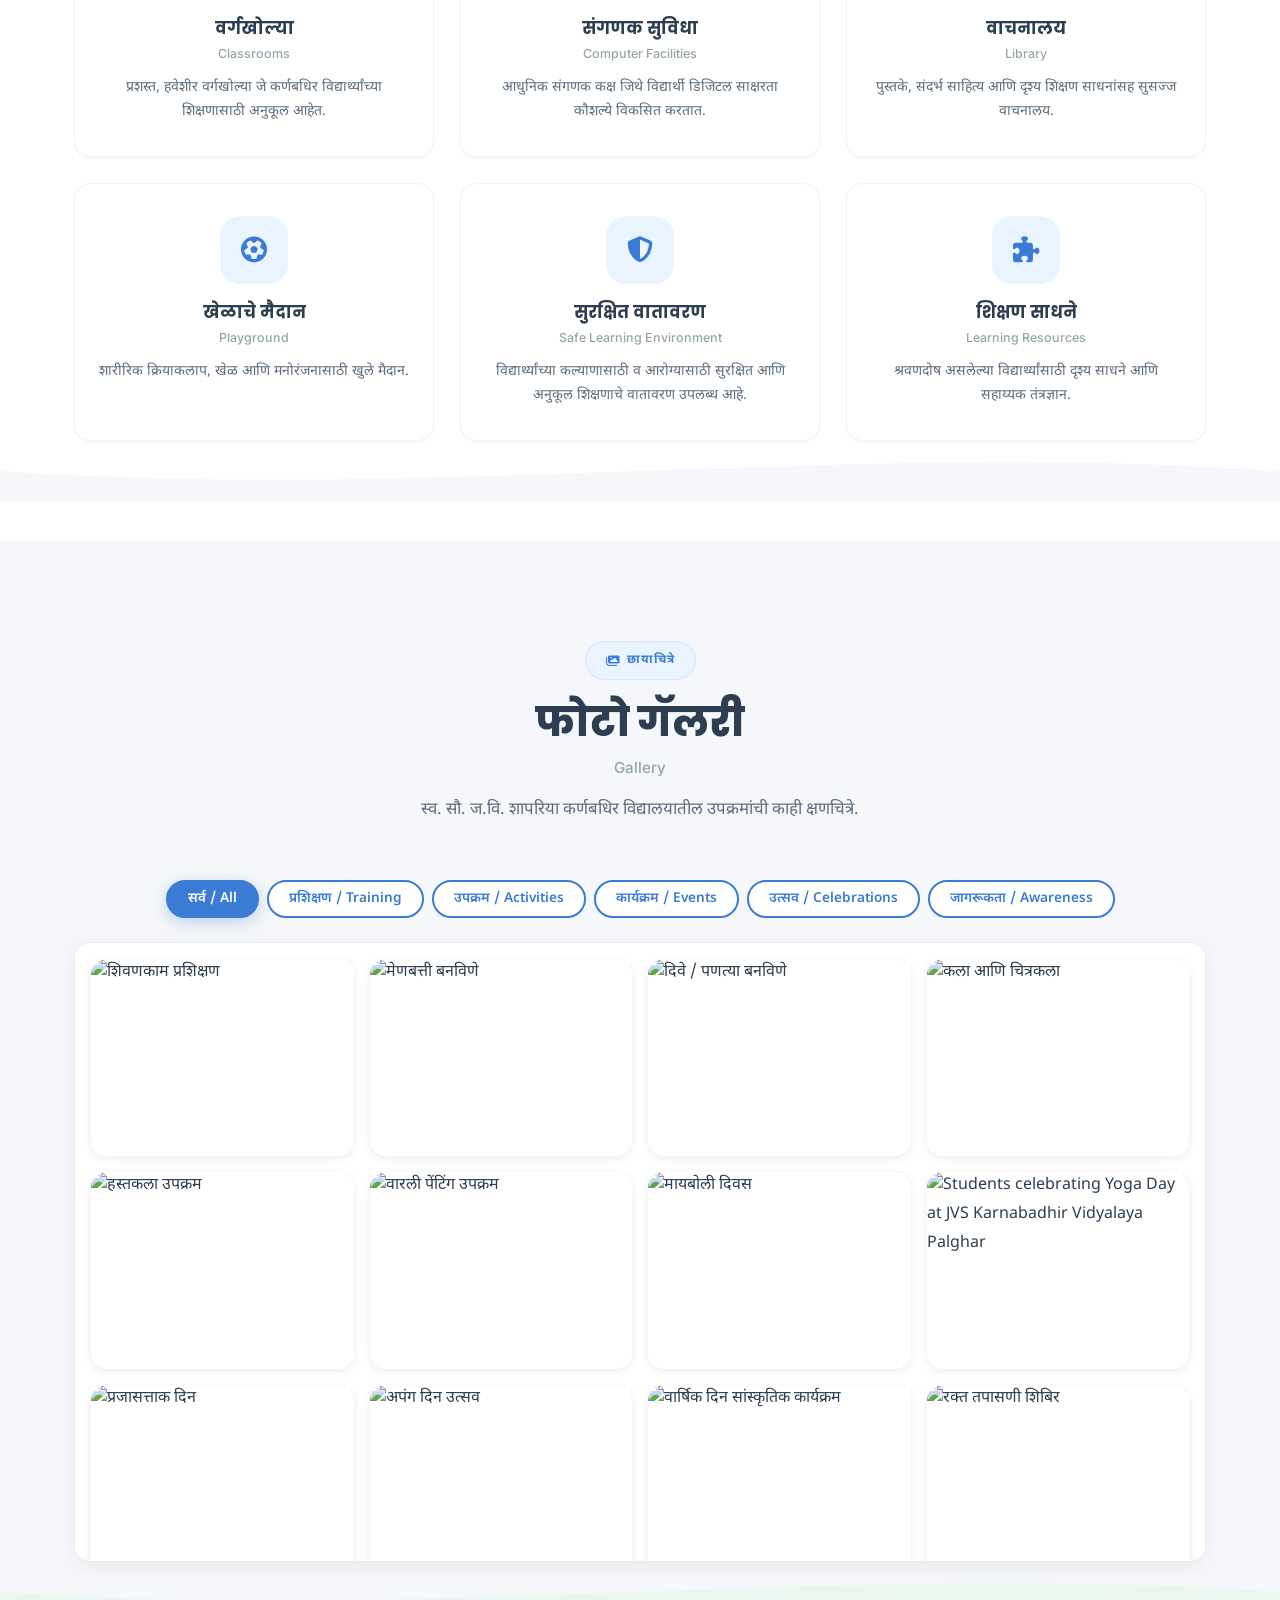
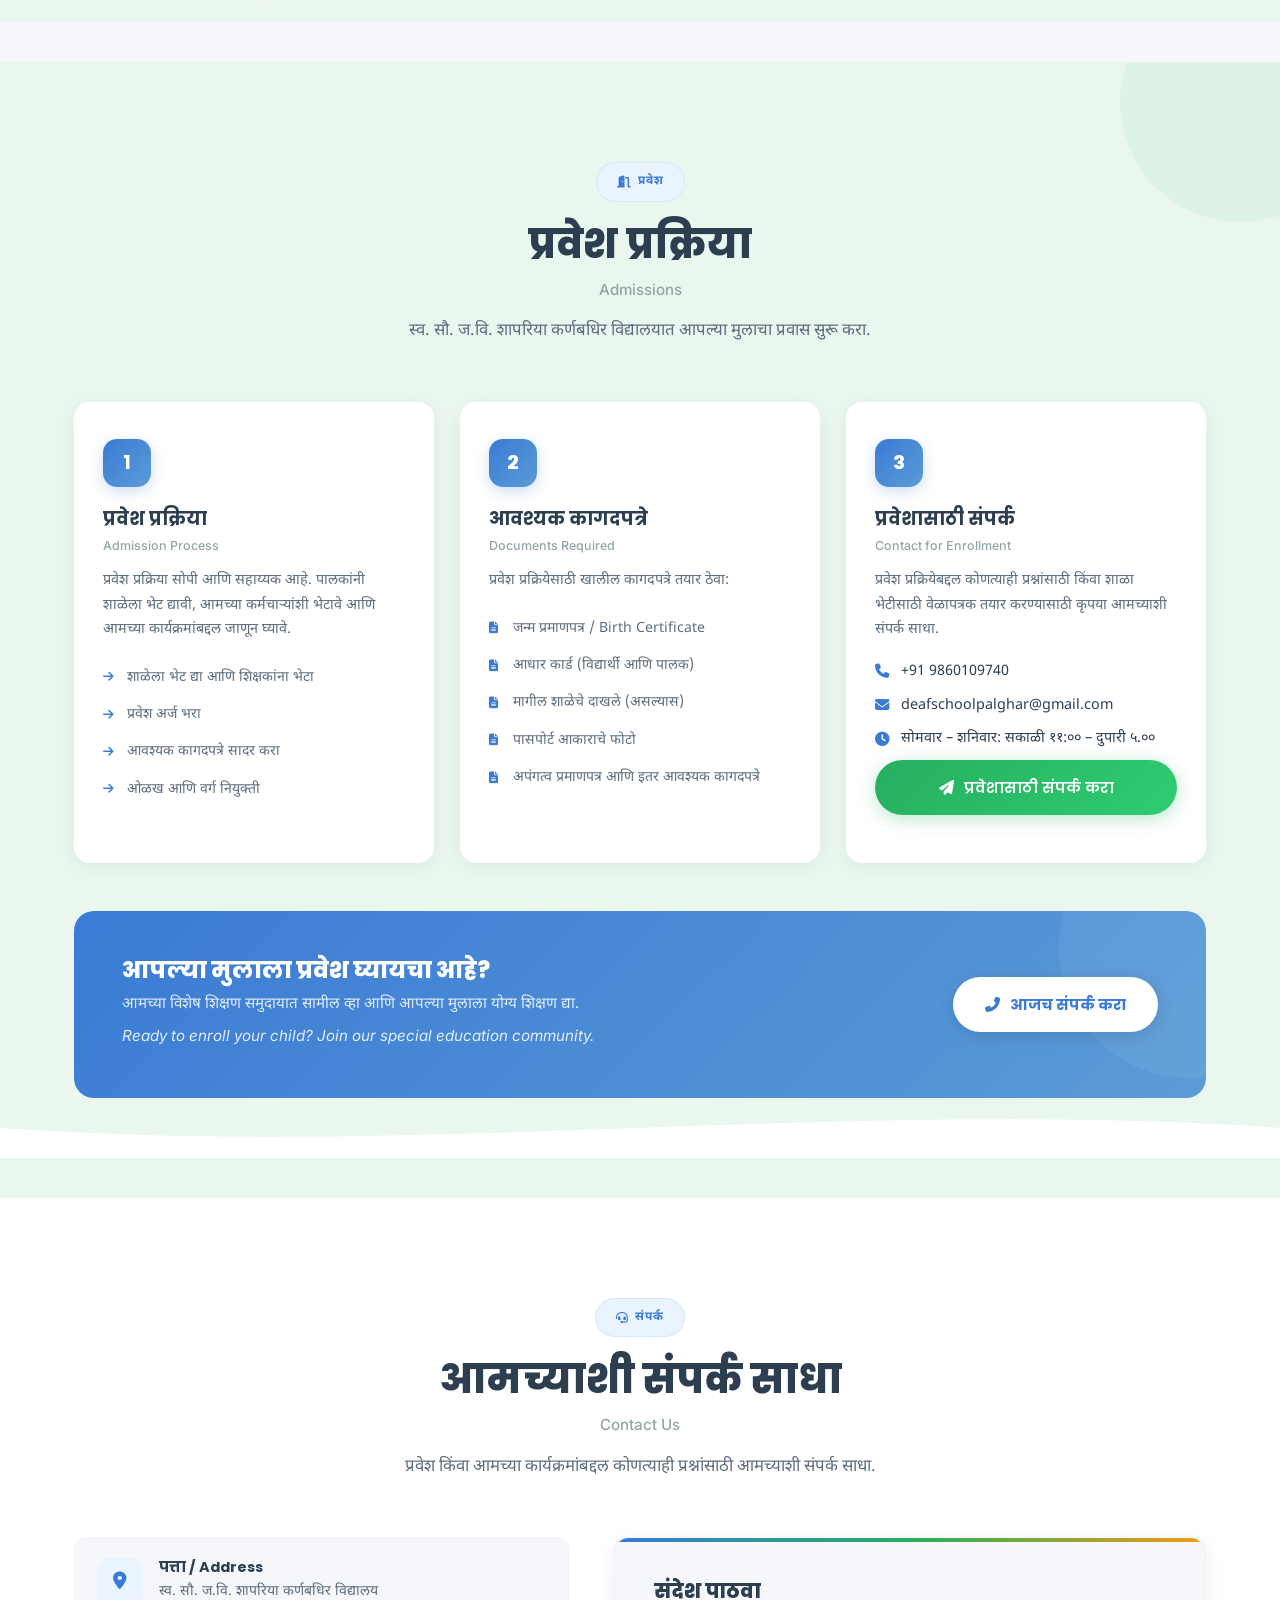
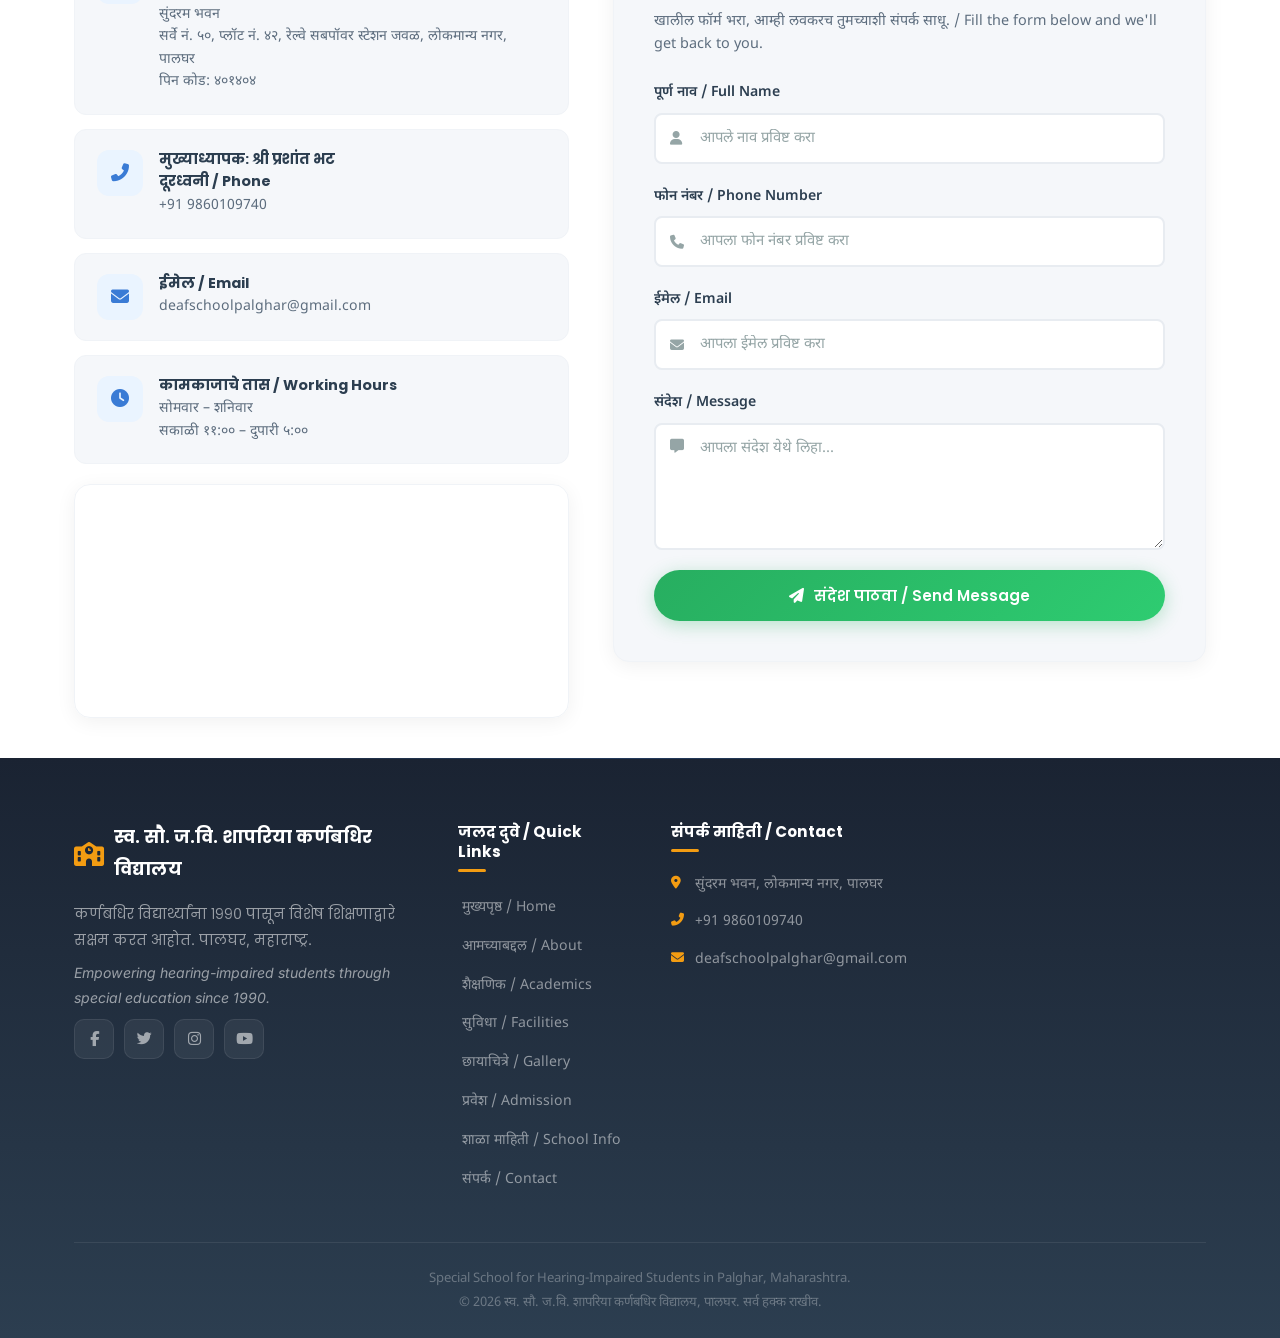
==== commit 8057d9f7: "photo gallery" ====
--- a/index.html
+++ b/index.html
@@ -11,7 +11,6 @@
     <meta property="og:description" content="कर्णबधिर विद्यार्थ्यांसाठी विशेष शिक्षण. A special school for hearing-impaired students in Palghar since 1990.">
     <meta property="og:image" content="https://cdn.phototourl.com/uploads/2026-03-07-deefe616-1c81-46a3-823a-adb2c102151e.jpg">
     <meta property="og:type" content="website">
-    <meta name="google-site-verification" content="8MfFHmB_S7O2iMNOykoR1DxlmKyrFANyCGNKHvu66X8" />
     <title>JVS Karnabadhir Vidyalaya Palghar | Special School for Hearing Impaired Students | स्व. सौ. ज.वि. शापरिया कर्णबधिर विद्यालय, पालघर</title>
     <link rel="canonical" href="https://psmjvskarnabadhirvidyalaya.in/">
     <link rel="preconnect" href="https://fonts.googleapis.com">
@@ -36,6 +35,7 @@
  "telephone": "+91 9860108740"
 }
 </script>
+<meta name="google-site-verification" content="8MfFHmB_S7O2iMNOykoR1DxlmKyrFANyCGNKHvu66X8" />
 </head>
 <body>
 
@@ -419,7 +419,7 @@
                         </div>
                     </div>
                     <!-- Vocational Training -->
-                    <div class="gallery-item" data-category="training" data-aos>
+                    <!-- <div class="gallery-item" data-category="training" data-aos>
                         <img src="https://placehold.co/400x300/3a7bd5/ffffff?text=चॉकलेट+बनवणे" alt="चॉकलेट बनवणे प्रशिक्षण" loading="lazy">
                         <div class="gallery-overlay">
                             <div class="gallery-zoom"><i class="fas fa-search-plus"></i></div>
@@ -458,7 +458,7 @@
                             <h4>राख्या बनवणे</h4>
                             <p>Handmade rakhi making activity</p>
                         </div>
-                    </div>
+                    </div> -->
                     <!-- Activities -->
                     <div class="gallery-item" data-category="activities" data-aos>
                         <img src="https://cdn.phototourl.com/uploads/2026-03-08-fdb452f9-97e7-4a24-a193-66de10134b3e.jpg" alt="कला आणि चित्रकला" loading="lazy">
--- a/style.css
+++ b/style.css
@@ -2379,6 +2379,13 @@
     overflow-x: auto;
 }
 
+.recognition-table-scroll {
+    max-height: 360px;
+    overflow-y: auto;
+    border: 1px solid var(--border-light);
+    border-radius: var(--radius-sm);
+}
+
 .recognition-table table {
     width: 100%;
     border-collapse: collapse;
